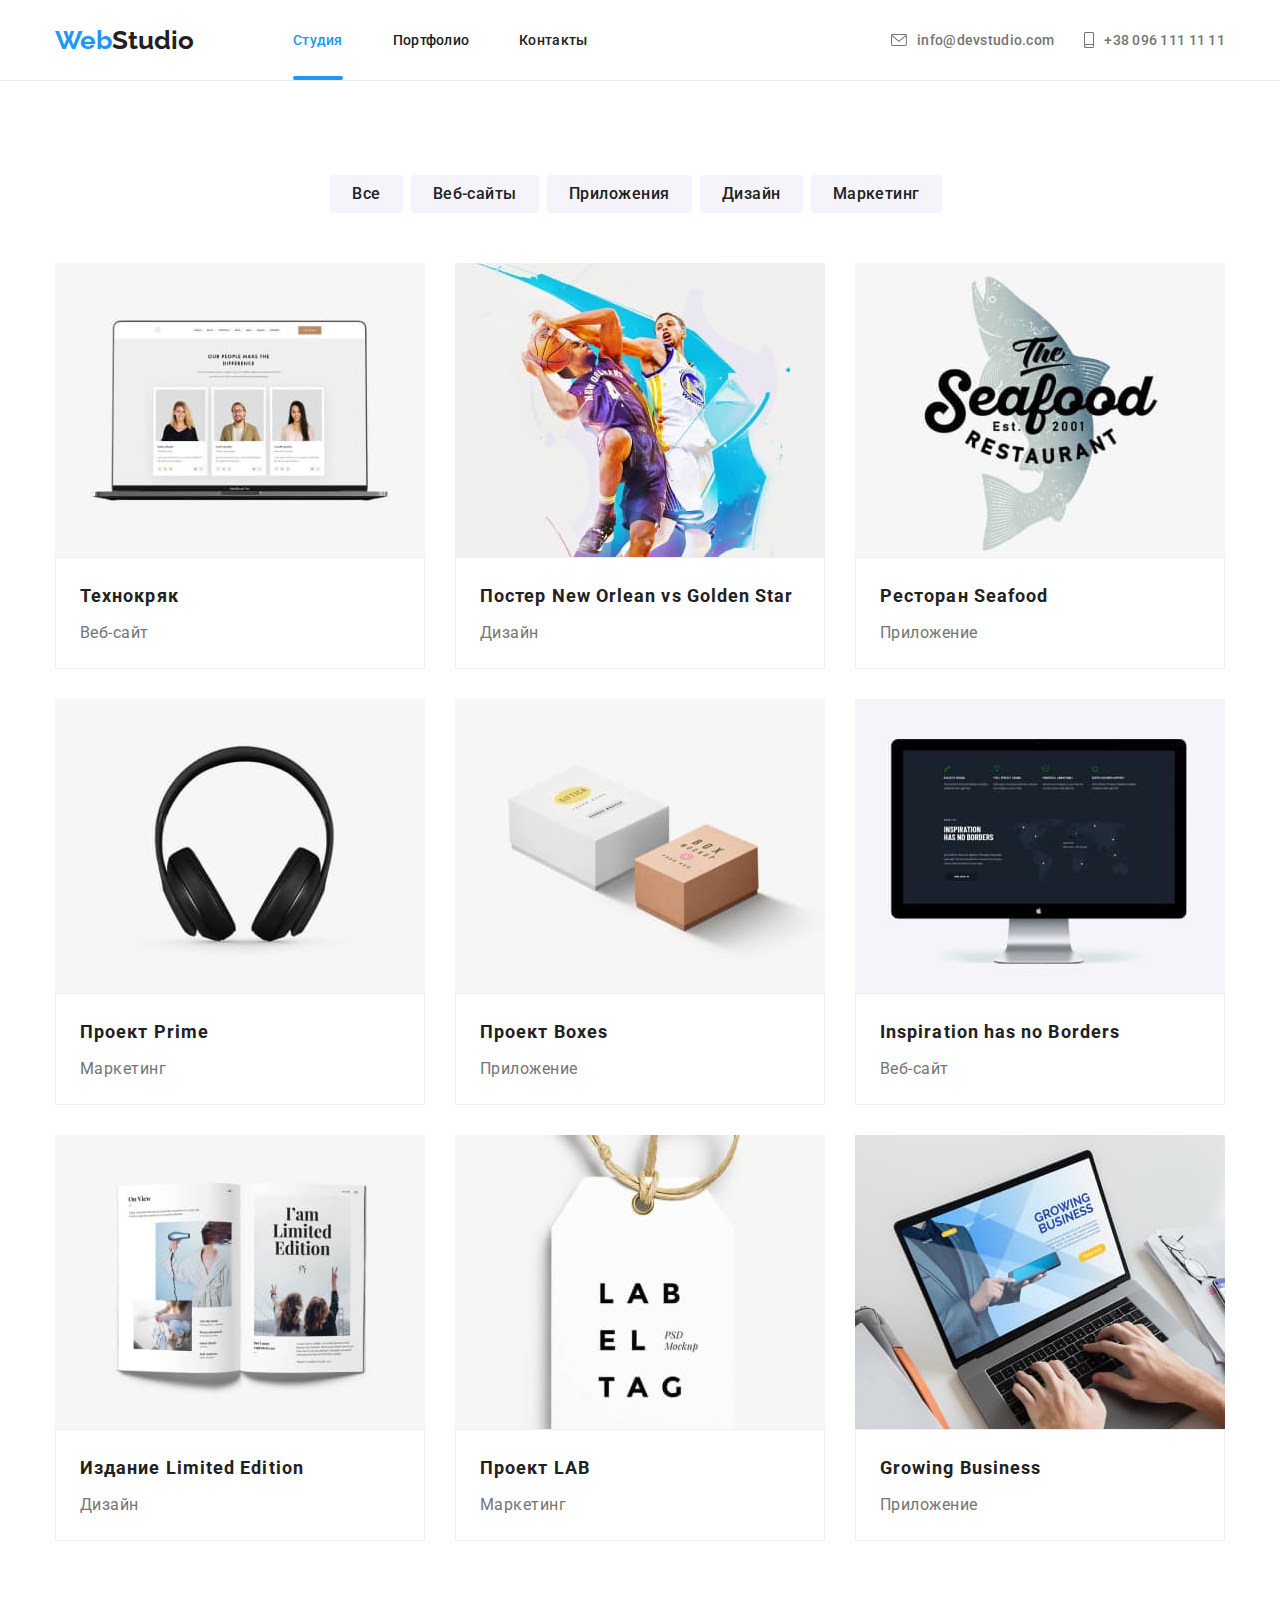
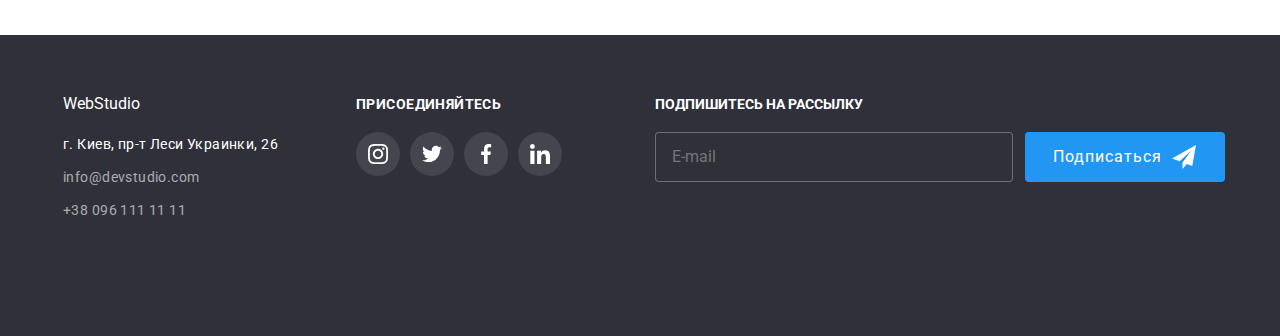
==== portfolio.html @ 8530a9ab "sait-nav__contacts" ====
<!DOCTYPE html>
<html lang="en">
<head>
    <meta charset="UTF-8">
    <meta http-equiv="X-UA-Compatible" content="IE=edge">
    <meta name="viewport" content="width=device-width, initial-scale=1.0">
    <title>Document</title>   
    <link rel="preconnect" href="https://fonts.gstatic.com">
    <link href="https://fonts.googleapis.com/css2?family=Raleway:wght@700&family=Roboto:wght@400;500;700;900&display=swap" rel="stylesheet">
    <link rel="stylesheet" href="https://cdnjs.cloudflare.com/ajax/libs/modern-normalize/1.0.0/modern-normalize.min.css">
    <link rel="stylesheet" href="./css/styles.css">
    <link rel="stylesheet" href="./css/main.min.css">
</head>
<body>
   <header class="header">                       
      <div class="conteiner">
          <nav class="sait-nav"> 
                <a href="./index.html" class="sait-nav__logo"><span class="sait-nav__logo--web">Web</span>Studio</a>                 
            <ul class="sait-nav__navigation">
                <li>
                    <a href="./index.html" class="sait-nav__link--active link">Студия</a>
                </li>                 
                <li>
                    <a href="./portfolio.html" class="sait-nav__link link">Портфолио</a>
                </li>
                <li>
                    <a href="" class="sait-nav__link link">Контакты</a>
                </li>
            </ul>
          </nav> 
            <ul class="sait-nav__contacts">
                <li >                                      
                      <a href="mailto:info@devstudio.com" class="sait-nav__mail link" >
                      <svg class="connect icon-mail">
                      <use href="./images/icon/sprite.svg#icon-mail"></use>
                    </svg>
                      info@devstudio.com</a>
                </li>
                <li>
                      <a href="tel:+380961111111" class="sait-nav__phone link" >
                      <svg class="connect icon-phone">
                      <use href="./images/icon/sprite.svg#icon-phone"></use>
                      </svg>
                      +38 096 111 11 11</a>                   
                </li>
            </ul>                
        </div>    
    </header>
<main>
      <!-- Выбор проектов -->
      <section class="portfolio">
         <div class="conteiner">
         <!-- <h2></h2> -->
            <ul class="filter">
               <li>
                  <button type="button" class="btn ">Все</button>
               </li>
               <li>
                  <button type="button" class="btn web">Веб-сайты</button>
               </li>
               <li>
                  <button type="button" class="btn app ">Приложения</button>
               </li>
               <li>
                  <button type="button"class="btn design" >Дизайн</button>
               </li>
               <li>
                  <button type="button" class="btn market">Маркетинг</button>
               </li>
            </ul> 
         </div>  
         <!-- <h2></h2> -->
         <div class="conteiner">
         <ul class="project">
               <li class="projekt-choice">
               <!-- <a href="#" class="card"> -->
                  <article class="card">
                  <div class="activ">                                     
                     <div class="card-thumb"> 
                        <img src="./images/project1.jpg" alt="проект 1" width="370">
                        <div class="card-box">
                           <p class="card-text">Технокряк это современная площадка распространения коронавируса. Компании используют эту платформу для цифрового шпионажа и атак на защищённые сервера конкурентов. Технокряк это современная площадка распространения коронавируса. Компании используют эту платформу для цифрового шпионажа и атак на защищённые сервера конкурентов.</p>
                        </div>
                     </div>                              
                  <div class="card-content">                                   
                     <h3 class="portfolio-item">Технокряк</h3>
                     <p class="portfolio-text">Веб-сайт</p>                                   
                  </div> 
                  </div>                
               </article>
                  </li>
                  <li class="projekt-choice">
                  <article class="card">
                  <div class="activ">                  
                     <div class="card-thumb">
                        <img src="./images/project2.jpg" alt="проект2" width="370">
                        <div class="card-box">
                           <p class="card-text">Технокряк это современная площадка распространения коронавируса. Компании используют эту платформу для цифрового шпионажа и атак на защищённые сервера конкурентов. Технокряк это современная площадка распространения коронавируса. Компании используют эту платформу для цифрового шпионажа и атак на защищённые сервера конкурентов.</p>
                        </div>
                     </div>                  
                  <div class="card-content">                                   
                     <h3 class="portfolio-item">Постер New Orlean vs Golden Star</h3>
                     <p class="portfolio-text">Дизайн</p>                                 
                  </div> 
                  </div>
               </article>
                  </li>
                  <li class="projekt-choice">
                  <article class="card">
                  <div class="activ">                  
                     <div class="card-thumb">
                        <img src="./images/project3.jpg" alt="проект3" width="370">
                        <div class="card-box">
                           <p class="card-text">Технокряк это современная площадка распространения коронавируса. Компании используют эту платформу для цифрового шпионажа и атак на защищённые сервера конкурентов. Технокряк это современная площадка распространения коронавируса. Компании используют эту платформу для цифрового шпионажа и атак на защищённые сервера конкурентов.</p>
                        </div>
                     </div>                  
                  <div class="card-content">                                   
                     <h3 class="portfolio-item">Ресторан Seafood</h3>
                     <p class="portfolio-text">Приложение</p>                             
                  </div> 
                  </div>
               </article>
               </li>
                  <li class="projekt-choice">
                  <article class="card">
                  <div class="activ">                 
                     <div class="card-thumb">
                        <img src="./images/project4.jpg" alt="проект4" width="370">
                        <div class="card-box">
                           <p class="card-text">Технокряк это современная площадка распространения коронавируса. Компании используют эту платформу для цифрового шпионажа и атак на защищённые сервера конкурентов. Технокряк это современная площадка распространения коронавируса. Компании используют эту платформу для цифрового шпионажа и атак на защищённые сервера конкурентов.</p>
                        </div>
                     </div>                  
                  <div class="card-content">                                   
                  <h3 class="portfolio-item" >Проект Prime</h3>
                  <p class="portfolio-text">Маркетинг</p>                     
                  </div> 
                  </div>
               </article>
               </li>
                  <li class="projekt-choice">
                  <article class="card">
                  <div class="activ">                  
                     <div class="card-thumb">
                        <img src="./images/project5.jpg" alt="проект5" width="370">
                        <div class="card-box">
                           <p class="card-text">Технокряк это современная площадка распространения коронавируса. Компании используют эту платформу для цифрового шпионажа и атак на защищённые сервера конкурентов. Технокряк это современная площадка распространения коронавируса. Компании используют эту платформу для цифрового шпионажа и атак на защищённые сервера конкурентов.</p>
                        </div>
                     </div>                 
                  <div class="card-content">                                   
                  <h3 class="portfolio-item">Проект Boxes</h3>
                  <p class="portfolio-text">Приложение</p>               
                  </div> 
                  </div>
               </article>
               </li>
                  <li class="projekt-choice">
                  <article class="card">
                  <div class="activ">                   
                     <div class="card-thumb">
                        <img src="./images/project6.jpg" alt="проект6" width="370">
                        <div class="card-box">
                           <p class="card-text">Технокряк это современная площадка распространения коронавируса. Компании используют эту платформу для цифрового шпионажа и атак на защищённые сервера конкурентов. Технокряк это современная площадка распространения коронавируса. Компании используют эту платформу для цифрового шпионажа и атак на защищённые сервера конкурентов.</p>
                        </div>
                     </div>                  
                  <div class="card-content">                                   
                  <h3 class="portfolio-item">Inspiration has no Borders</h3>
                  <p class="portfolio-text">Веб-сайт</p>         
                  </div> 
                  </div>
               </article>
               </li>
                  <li class="projekt-choice">
               <article class="card">
                  <div class="activ">                   
                     <div class="card-thumb">
                        <img src="./images/project7.jpg" alt="проект7" width="370">
                        <div class="card-box">
                           <p class="card-text">Технокряк это современная площадка распространения коронавируса. Компании используют эту платформу для цифрового шпионажа и атак на защищённые сервера конкурентов. Технокряк это современная площадка распространения коронавируса. Компании используют эту платформу для цифрового шпионажа и атак на защищённые сервера конкурентов.</p>
                        </div>
                     </div>                 
                  <div class="card-content">                                   
                     <h3 class="portfolio-item">Издание Limited Edition</h3>
                     <p class="portfolio-text">Дизайн</p>    
                  </div> 
                  </div>
               </article>
               </li>
                  <li class="projekt-choice">
                  <article class="card">
                  <div class="activ">                  
                     <div class="card-thumb">
                        <img src="./images/project8.jpg" alt="проект8" width="370">
                        <div class="card-box">
                           <p class="card-text">Технокряк это современная площадка распространения коронавируса. Компании используют эту платформу для цифрового шпионажа и атак на защищённые сервера конкурентов. Технокряк это современная площадка распространения коронавируса. Компании используют эту платформу для цифрового шпионажа и атак на защищённые сервера конкурентов.</p>
                        </div>
                     </div>                 
                  <div class="card-content">                                   
                     <h3 class="portfolio-item">Проект LAB</h3>
                     <p class="portfolio-text">Маркетинг</p>
                  </div> 
                  </div>
               </article>
               </li>
                  <li class="projekt-choice">
            <article class="card">
                  <div class="activ">                 
                     <div class="card-thumb">
                        <img src="./images/project9.jpg" alt="проект9" width="370">
                        <div class="card-box">
                           <p class="card-text">Технокряк это современная площадка распространения коронавируса. Компании используют эту платформу для цифрового шпионажа и атак на защищённые сервера конкурентов. Технокряк это современная площадка распространения коронавируса. Компании используют эту платформу для цифрового шпионажа и атак на защищённые сервера конкурентов.</p>
                        </div>
                     </div>                 
                  <div class="card-content">                                   
                  <h3 class="portfolio-item">Growing Business</h3>
                  <p class="portfolio-text" >Приложение</p>
                  </div>  
               </div>
            </article>
            </li>                  
         </ul>
         </div>
      
      </section>
</main>
   <!-- Контакты -->
<footer class="footer"> 
   <div class="conteiner">
      <div class="footer-nav">
      <ul >
      <a href="./index.html" class="logo"><span class="logo-web">Web</span>Studio</a>                             
      <address class="address"> 
            <a href="" class="link contacts"> г. Киев, пр-т Леси Украинки, 26</a>
      </address> 
      <ul class="footer-contacts">
         <li>
         <a href="mail:info@devstudio.com" class="link mail">info@devstudio.com</a>
      </li>
      <li>
         <a href="tel:+380961111111" class="link phone">+38 096 111 11 11</a>
      </li>
      </ul>
   </ul>
   </div>
   <div class="footer-join">
   <ul class="join">
      <h3 class="title-join">присоединяйтесь</h3>
      <ul class="footer-social" >
         <li class="list-social">
         
         <a href="#" class="social-svg">
            <svg class="social">
               <use href="./images/icon/sprite.svg#icon-instagram"></use>
            </svg>
         </a>       
         </li>
         <li class="list-social">
         <a href="#" class="social-svg">
            <svg class="social">
               <use href="./images/icon/sprite.svg#icon-twitter"></use>
            </svg>  
         </a>
         </li>
         <li class="list-social">
         <a href="#" class="social-svg">
            <svg class="social">
               <use href="./images/icon/sprite.svg#icon-facebook"></use>
            </svg>  
         </a>
         </li>
         <li class="list-social">
         <a href="#" class="social-svg">
            <svg class="social">
               <use href="./images/icon/sprite.svg#icon-linkedin"></use>
            </svg>
         </a>
         </li>
      </ul>
   </ul>
   </div>
   <div> 
   <section class="footer-subscribe">
      <h3 class="title-subscribe">Подпишитесь на рассылку</h3>
      <div class="subscribe"> 
      <form>
         <label class="subscribe">
         <input type="email" name="email" class="subscribe-email" placeholder="E-mail">
         <button type="submit" class="btn-subscribe">Подписаться
         <svg class="icon-send">
            <use href="./images/icon/sprite.svg#icon-send"></use>
         </svg> 
         </button>
      </label> 
      </form>
      </div>
      </section>
   </div>
   </div>                
</footer>
</body>
</html>
---- css/styles.css ----
:root{
  --main-color-headers: #212121;
  --main-text-color:  #757575;
  --white-color: #FFFFFF;
  --team-filter-btn-bg: #F5F4FA; 
  --color-button-logo: #2196F3;
  --hero-footer-background: #2f303a; 
  --footer-phone-mail: rgba(255, 255, 255, 0.6);
  --color-studio: #0000;
  --card-content-border:  #EEEEEE;
  --company-social-color: #AFB1B8;
  --box-shadow-btn: rgba(0, 0, 0, 0.15);
  --border-bottom-header: #ECECEC;
      }       
  
 .html {
      box-sizing: border-box;
 }
 *,*::before,*::after{
      box-sizing: inherit;
 }
 *{
      margin: 0;
      padding: 0;
      list-style: none;      
 }
 /* свойства контейнера */
 .conteiner{  
      box-sizing: border-box;      
      width: 1200px;
      margin: 0 auto;
      padding: 0 15px;
       /* outline: 2px solid tomato ;    */
 }
 /* свойства body */
 body { 
      
      font-family: Roboto;
      font-style: normal;
      background-color: var(--white-color);
      color: var(--main-text-color);
 } 
 /* свойства для все ссылок */
 a{
     color:inherit;
     text-decoration: none;            
     font-family: inherit; 
 }
 address{
      font-style: inherit;
 }
 .link{ 
     padding-top: 32px;
     padding-bottom: 32px;     
      font-style: normal;
      font-weight: 500;
      font-size: 14px;
      line-height: 1.143;
      letter-spacing: 0.02em;
      color: var(--main-color-headers);
      transition:  color 250ms cubic-bezier(0.4, 0, 0.2, 1);
 }
 /* свойства картинок */
 img{
      display: block;
      max-width: 100%;
      height: auto;
 } 
 /* навигация */
   .sait-nav {  
      display: flex;
       align-items: center;                           
 }   
 .header{
     border-bottom: 1px solid var(--border-bottom-header);
 }  
 .header .conteiner{
      display: flex;
      align-items: center;
 }
  .sait-nav__navigation{
       display: flex; 
       align-items: center;      
       margin-left: 93px;
 }
 /* Logo */ 
 .sait-nav__logo{
     font-family: Raleway;
     font-weight: bold;
     font-size: 26px;
     line-height: 1.192;
     color: var(--main-color-headers);
     text-decoration: none;
     color: var(color-studio); 
     width: 145px;     
}
.sait-nav__logo--web{
     color: var(--color-button-logo);
} 
 .sait-nav__navigation li:not(:last-child){
      margin-right: 50px;
 }
 .sait-nav__link--active {
      position: relative;
     color: var(--color-button-logo);
 }
 .sait-nav__link--active::after{
      position: absolute;
      bottom: 0;
     display: block;
     content: "";
     width: 100%;
     height: 4px;
     background-color: var(--color-button-logo);
     border-radius: 2px;
      opacity: 1;  
     transition:  opacity 250ms cubic-bezier(0.4, 0, 0.2, 1);
 } 
    .sait-nav__link--active:hover::after{      
        opacity: 1; 
       background-color: var(--color-button-logo);
 }  
 .sait-nav__contacts{
      display: flex;
      align-items: center;     
       margin-left: auto;     
 }
  .sait-nav__contacts li:not(:last-child){
      margin-right: 30px; } 
 
 .sait-nav__mail,
 .sait-nav__phone{
      display: flex;
      align-items: center;      
      font-weight: 500;
      font-size: 14px;
      line-height: 1.142;
      letter-spacing: 0.02em; 
      color: var(--main-text-color);       
 }
 .icon-mail{
     fill: currentColor;
     width: 16px;
     height: 12px;
     margin-right: 10px;    
 }     
 .icon-phone {
      width: 10px;
      height: 16px; 
      fill: currentColor;
      margin-right: 10px;
 }
 .connect:hover,
 .connect:focus{
    fill: var(--color-button-logo) ;          
 }  
 .link:hover, 
 .link:focus{
     color: var(--color-button-logo);
 }   
 /* Hero section class="hero"*/
      
  .hero{       
      background-size: cover;     
      padding-bottom: 200px;
      padding-top: 200px;  
      max-width: 1600px;
      max-height: 600px;
      margin-left: auto;
      margin-right: auto;
      background-image:linear-gradient(to right, rgba(48, 58, 47, 0.4), rgba(47, 48, 58, 0.4)), url(../images/hero.jpg);
       background-color: var(--hero-footer-background);
 }
         
 .hero .title{  
      font-weight: 900;
      font-size: 44px;
      line-height: 1.363;
      width: 696px;      
      text-align: center;
      letter-spacing: 0.06em;
      text-transform: uppercase;
      color: var(--white-color);
      margin: 0 auto; 
      margin-bottom: 30px;                     
 }
 /* кнопка Заказать услугу */

 .but{      
      margin: 0 auto;
      font-family: Roboto;
      font-style: normal;
      font-weight: bold;
      font-size: 16px;
      line-height: 1.875;
      padding: 10px 32px; 
      display: flex;
      align-items: center;
      text-align: center;
      letter-spacing: 0.06em;
      background: var(--color-button-logo); 
      color: var(--white-color);
      box-shadow: 0px 4px 4px var(--box-shadow-btn);
      border-radius: 4px;
      border: none;
      cursor: pointer;
 }  
 
 /* особенности  section class="feature-group"*/
  
 .feature-group{
      padding-top: 94px;
 }
 .feature-columns{
     display: flex; 
     justify-content: space-between; 
 } 
 .group{
     width: 70px;
     height: 70px;
}
 .gpoup-icon{
     display: inline-flex; 
     justify-content: center;
     align-items: center; 
     width: 270px;
     height: 120px;
     background: #F5F4FA;
      border-radius: 4px;
      margin-bottom: 30px;
}
 .feature .content{
     display: flex; 
     justify-content: space-between;
 }
 .columns li:not(:last-child){
      margin-right: 30px;
 }
  .feature ul{
      display: flex;      
 }
 .columns{
     display: flex;
 }
 .feature-title{
      font-weight: bold;
      font-size: 14px;
      line-height: 1.172;
      letter-spacing: 0.03em;
      text-transform: uppercase;
      color: var(--main-color-headers);
      margin-bottom: 10px;
 }
 .feature-text{
      width: 270px;
      font-weight: normal;
      font-size: 14px;
      line-height: 1.714; 
      letter-spacing: 0.03em; 
 }

 /* Чем занимаемся */

  .box-img{
     display: flex;
     justify-content: space-between;
 } 
 .work{
       background: var(--feature-portfolio-work-bg); 
       padding-bottom: 94px; 
       padding-top: 94px; 
 }
 .box-case{
     position: relative; 
 }
 .case{
      position: absolute;
      display: flex; 
      justify-content: center;  
      align-items: center;
      bottom: 0;        
      width: 100%;
      height: 70px;
      background: rgba(47, 48, 58, 0.8);
  }
 .title-case{
     font-weight: bold;
     font-size: 14px;
     line-height: 1.143;
     text-align: center;
     letter-spacing: 0.03em;
     text-transform: uppercase;
     color: var(--white-color);
 }

  /* Команда */
  .team{
     
      background: var(--team-filter-btn-bg);
      padding-top: 94px;
       padding-bottom: 94px; 
 }
 .list-item {
      display: flex;
      justify-content: space-between;
 }
 .title{
      font-weight: bold;
      font-size: 36px;
      line-height: 1.167;
      text-align: center;
      letter-spacing: 0.03em;
      color: var(--main-color-headers);
      margin-bottom: 50px;
 } 
 .team-conteiner{
      padding: 30px 32px;
 }
 .icons-card:not(:last-child){
     margin-right: 10px;
}
  .team .scorecard{
     background: var(--white-color);             
     box-shadow: 0px 1px 3px rgba(0, 0, 0, 0.12), 0px 1px 1px rgba(0, 0, 0, 0.14), 0px 2px 1px rgba(0, 0, 0, 0.2);
     border-radius: 0px 0px 4px 4px;     
 }
 .team-member{
      font-weight: 500;
      font-size: 16px;
      line-height: 1.188;       
      letter-spacing: 0.03em;    
      color: var(--main-color-headers);
      text-align: center;     
 }
 .team-text{
      font-weight: normal;
      font-size: 16px;
      line-height: 1.187;
      letter-spacing: 0.03em;
      text-align: center;     
      margin-top: 10px;    
 }
 .icons-list{
      
       margin-top: 16px;       
      display: flex;
      justify-content: center;   
 }
   .icons-card{      
     display: flex;
     justify-content: center;
     align-items: center;     
}   
 .icons-ref{
      display: inline-flex;
     justify-content: center;
     align-items: center;      
     fill: var(--company-social-color);   
     width: 44px;
     height: 44px;   
     border-radius: 50%;
     transition: background-color 250ms cubic-bezier(0.4, 0, 0.2, 1), fill 250ms cubic-bezier(0.4, 0, 0.2, 1);
 }
 .icons-ref:hover,
 .icons-ref:focus{
     fill: var(--white-color);
      background-color:var(--color-button-logo) ;  
 }  

 /* Постоянные клиенты */
  .client{
       
      padding-top: 94px;
      padding-bottom: 94px; } 
  
 .company{
     width: 106px;
     height: 60px;
     align-items: center;
     border: none;    
}
   .client-list  {
      display: flex;
      justify-content: space-between;
      align-items: center;
 }
 .client-company:hover,
 .client-company:focus{
     fill: var(--color-button-logo);
     border: 1px solid var(--color-button-logo);
 }
 .client-company{
       display: flex;
      justify-content: center;
      align-items: center; 
      fill: var(--company-social-color);
      width: 170px;
      height: 92px;
      border: 1px solid #AFB1B8;
      transition: border 250ms cubic-bezier(0.4, 0, 0.2, 1), fill 250ms cubic-bezier(0.4, 0, 0.2, 1);
 }
    .company-list:not(:last-child){
      margin-right: 30px; 
 }
        
      /* Контакты footer class="footer"*/
       
 .footer .conteiner{ 
      display: flex;  
      align-items: baseline;     
      padding-top: 60px;
      padding-bottom: 60px;        
 }
 .footer{
     background: var(--hero-footer-background); 
 }
  .footer-nav{
      display: flex;
     justify-content: center;
      width: 231px; 
      margin-right: 70px;
 } 
   .footer-join{
     display: flex;
    justify-content: center;   
 } 
 .title-join{
      text-transform: uppercase;
      color: var(--white-color);
      font-weight: bold;
      font-size: 14px;
      line-height: 1.142;             
      letter-spacing: 0.03em;
      margin-bottom: 20px;
 } 
 .social{     
     width: 20px;
     height: 20px;    
}
 .footer-social {
    display: inline-flex;
    justify-content: center;
    align-items: center;
    margin-bottom: 100px;
 }
.social-svg:hover,
.social-svg:focus{
     fill: var(--white-color);
     background-color:var(--color-button-logo) ;  
} 
.list-social:not(:last-child){
     margin-right: 10px;
}
.social-svg{
      display: inline-flex;
     justify-content: center;
     align-items: center; 
     background-color: rgba(255, 255, 255, 0.1);
     fill: var(--white-color);   
     width: 44px;
     height: 44px;   
    border-radius: 50%; 
    transition: background-color 250ms cubic-bezier(0.4, 0, 0.2, 1), fill 250ms cubic-bezier(0.4, 0, 0.2, 1);
}  
 .footer .logo{
   color: var(--white-color);      
 }  
 .footer .mail{
     font-weight: normal;
      font-size: 14px;
      line-height: 1.714;
      letter-spacing: 0.03em;
      color:  var(--footer-phone-mail);     
 }
 .footer .phone{
      font-weight: normal;
      font-size: 14px;
      line-height: 1.714;
      letter-spacing: 0.03em;
      color:  var(--footer-phone-mail);       
 }  
 .address{
      margin-top: 20px;
 }
 .contacts {  
      font-weight: normal;
      font-size: 14px;
      line-height: 1.714;     
      letter-spacing: 0.03em; 
      color: var(--white-color);       
 }
 .footer-contacts li{
 margin-top: 9px;
 }
 .footer .link:hover,
 .footer .link:focus{
      color: var(--color-button-logo);
 }
 .footer-subscribe{
     display: flex;
     justify-content: center; 
     align-items: center;
      flex-direction: column;
      margin-left: 93px;      
 }
 .subscribe{
      display: flex;
      justify-content: space-between;     
 }
.title-subscribe{
     margin-bottom: 20px;
     text-align: left;
    align-self: start;
    font-style: bold;
    font-size: 14px;
    line-height: 1.143;
    color: var(--white-color);
    text-transform: uppercase;
}
.subscribe-email{
     display: flex;
     width: 358px;
     height: 50px;
     margin-bottom: 94px;
     padding-left: 16px;
     background-color: #2F303A;
     outline: none;
     border: 1px solid rgba(255, 255, 255, 0.3);
     box-shadow: rgba(0, 0, 0, 0.15) ;
     border-radius: 4px;
}
  .btn-subscribe{
      display: flex;
      align-items: center;
      font-size: 16px;
      line-height: 1.875;
      letter-spacing: 0.06em;
      text-align: justify;
      cursor: pointer;
      border: none;
      outline: none;
      border-radius: 4px;
      background-color: var(--color-button-logo);
      color: var(--white-color);
      padding-left: 28px;
      margin-left: 12px;    
      width: 200px;
      height: 50px;      
      
 }  
  .icon-send{
     display: inline-flex; 
     align-items: center;
     width: 24px;
     height: 24px;
     margin-left: 10px;                  
 } 
  /* Выбор проектов */  
.btn{
      font-family: Roboto;
      font-style: normal;
      font-weight: 500;
      font-size: 16px;
      line-height: 1.625;
      text-align: center;
      letter-spacing: 0.03em;
      background-color: var(--team-filter-btn-bg);
      color: var(--main-color-headers); 
      padding: 6px 22px;
      cursor: pointer;  
      margin-right: 8px; 
      border: none;
      border-radius: 4px;  
       transition: background-color 250ms cubic-bezier(0.4, 0, 0.2, 1), color 250ms cubic-bezier(0.4, 0, 0.2, 1), box-shadow 250ms cubic-bezier(0.4, 0, 0.2, 1);
}
.btn:hover, 
.btn:focus{
     background-color: var(--color-button-logo);
     color: var(--white-color);
     box-shadow: 0px 3px 1px rgba(0, 0, 0, 0.1), 0px 1px 2px rgba(0, 0, 0, 0.08), 0px 2px 2px rgba(0, 0, 0, 0.12);   
 } 
.filter{
      margin-bottom: 50px; 
}
/* Проекты */ 
.portfolio {
       padding-top: 94px;
       padding-bottom: 94px;
}
.portfolio .filter {
       display: flex;
       justify-content: center;                       
}
  .project {
       padding: 0;
       margin: 0;
      display: flex;
      flex-wrap: wrap;
      margin-top: -30px;
      margin-left: -30px; 
       /* outline: 1px solid rgb(71, 255, 117);  */
 } 
 .projekt-choice{
       flex-basis: calc((100% - 90px) / 3);
      margin-left: 30px;
      margin-top: 30px;
       /* outline: 1px solid blue;  */
 }
.card-content{
      padding: 20px 24px;
      background-color: var(--white-color);
     border: 1px solid var(--card-content-border);  
 }
  .activ:hover,
 .activ:focus{
     box-shadow: 0px 1px 1px rgba(0, 0, 0, 0.12), 0px 4px 4px rgba(0, 0, 0, 0.06), 1px 4px 6px rgba(0, 0, 0, 0.16);
      
 }
 .portfolio-item{
      font-weight: bold;
      font-size: 18px;
      line-height: 2.000;
      letter-spacing: 0.06em;
      color: var(--main-color-headers);
      text-decoration: none;
 }
 .portfolio-text{
      font-weight: normal;
      font-size: 16px;
      line-height: 1.875;      
      letter-spacing: 0.03em;
      color: var(--main-text-color);
      margin-top: 4px;
      text-decoration: none;
 } 
 .card-content{
     text-decoration: none;  
 }  
 .card-thumb{
      position: relative;
      overflow: hidden;      
 }
 .card-box{ 
     position: absolute;
     width: 100%;
      height: 100%;
      top: 0;
      left: 0;      
      width: 370px;
      height: 294px;
      background: rgba(33, 150, 243, 0.9);
      overflow: auto;
    
      transform: translateY(100%);  
      transition: transform 250ms cubic-bezier(0.4, 0, 0.2, 1);   
 }
 .card:hover .card-box{
     transform: translateY(0);
 }
 .card-text{      
      font-size: 18px;
      line-height: 1.555; 
      letter-spacing: 0.03em;
      margin: 63px 24px;
      color: var(--white-color);     
 } 
 .modal{
      position: fixed;
       top: 0;
      left: 0; 
          
      width: 100%;
      height: 100%;
      background: rgba(0, 0, 0, 0.2);
 }
 .modal.is-hidden{
      opacity: 0;
      pointer-events: none;
      
 }
 .modal-content{      
     position: absolute;
     top: 50%;
     left: 50%;     
     transform: translate(-50%, -50%);
     background: var(--white-color); 
       width: 528px;
       height: 581px;
 }
  .modal-tape{
      width: 15px;
      height: 15px;
      fill: currentColor;      
 }  
 .tape{
     position: absolute;
     right: 8px;
     top: 8px;
     display: flex;
     justify-content: center;
     align-items: center;
     width: 30px;
     height: 30px;
     border-radius: 50%;
     border: 1px solid rgba(0, 0, 0, 0.1);
     cursor: pointer;
     background-color: var(--white-color);
 }
 .tape:hover,
 .tape:focus{
      border-color: var(--color-button-logo);
      color: var(--color-button-logo);      
 }
 .is-hidden {
     visibility: hidden;
     opacity: 0;
     pointer-events: none;
     transition: opacity 3000ms cubic-bezier(0.4, 0, 0.2, 1), visibility 5000ms cubic-bezier(0.4, 0, 0.2, 1);
 }
/*  FORM MODAL*/
.form-group{
     position: relative;
     margin-bottom: 10px;
}

.form-modal{
     padding: 40px 40px 28px 40px;
     margin: 0;
}
.form-label{     
     margin-bottom: 4px;  
}
.form-title{
     font-weight: bold;
     font-size: 20px;
     line-height: 1.150;
     letter-spacing: 0.03em;
     text-align: center;
     
     margin-bottom: 12px;
     color: var(--main-color-headers);
 }
.form-input{
    
     width: 390px;
     height: 12px;
     margin-top: 4px;
     padding: 12px 12px 12px 42px;
     font: inherit;
       border-radius: 3px;
       border: 2px solid rgba(33, 33, 33, 0.2);  
       outline: none;
      transition: border 250ms cubic-bezier(0.4, 0, 0.2, 1); 
}

textarea:focus{
     border: 2px solid var(--color-button-logo); 
}  
      
.form-icon{
     position: absolute; 
      display: inline-block;
       width: 18px;
       height: 18px;
       fill: #212121;
      top: 50%;
       left: 15px;       
       transition: transform 250ms cubic-bezier(0.4, 0, 0.2, 1);
}
.form-input:focus{     
     border: 2px solid var(--color-button-logo);      
} 
.form-input:focus + .form-icon{
     fill: var(--color-button-logo);                   
}
.form-textarea{
     display: block;
     width: 448px;
     height: 120px;
     box-sizing: border-box;
     resize: none;
     padding: 12px 16px 12px 16px;
     margin-top: 4px;      
     border: none;
     outline: 2px solid rgba(33, 33, 33, 0.2);
 }
 .form-polisy{
     display: flex;
     align-items: center;
     flex-direction: row;
     
}
.checkbox{     
     appearance: none;       
 }
 .icon-check{
     display: inline-block;
     width: 400px;
     width: 15px;
     height: 15px; 
    border: 1px solid var(--main-color-headers);
    border-radius: 2px;
    margin-right: 9px;
    margin-left: 14px;
   
             
}
 .checkbox:focus +.icon-check{
     border: 1px solid var(--color-button-logo);
     border-radius: 2px;
} 

.checkbox:checked +.icon-check{
     background-image: url("../images/icon/check.svg");
     background-color: var(--color-button-logo);  
      background-repeat: no-repeat; 
     background-position: center;
     background-origin: border-box; 
} 
 .contract{
     font-size: 14px;
     line-height: 1.714;
     letter-spacing: 0.03;
     align-items: center;    
} 
.form-btn{
     font-size: 16px;
     line-height: 1.875;
     letter-spacing: 0.06em;
     text-align: center;
     cursor: pointer;
     border-radius: 4px;
     background-color: var(--color-button-logo);
     color: var(--white-color);
     padding: 10px 55px;
     margin-top: 30px;
      margin-bottom: 8px; 
     
      border: none;
} 
.button-wrapper{
    display: flex;	
    justify-content: center;	

  }
---- css/main.min.css ----
/*# sourceMappingURL=main.min.css.map *//*# sourceMappingURL=main.min.css.map */
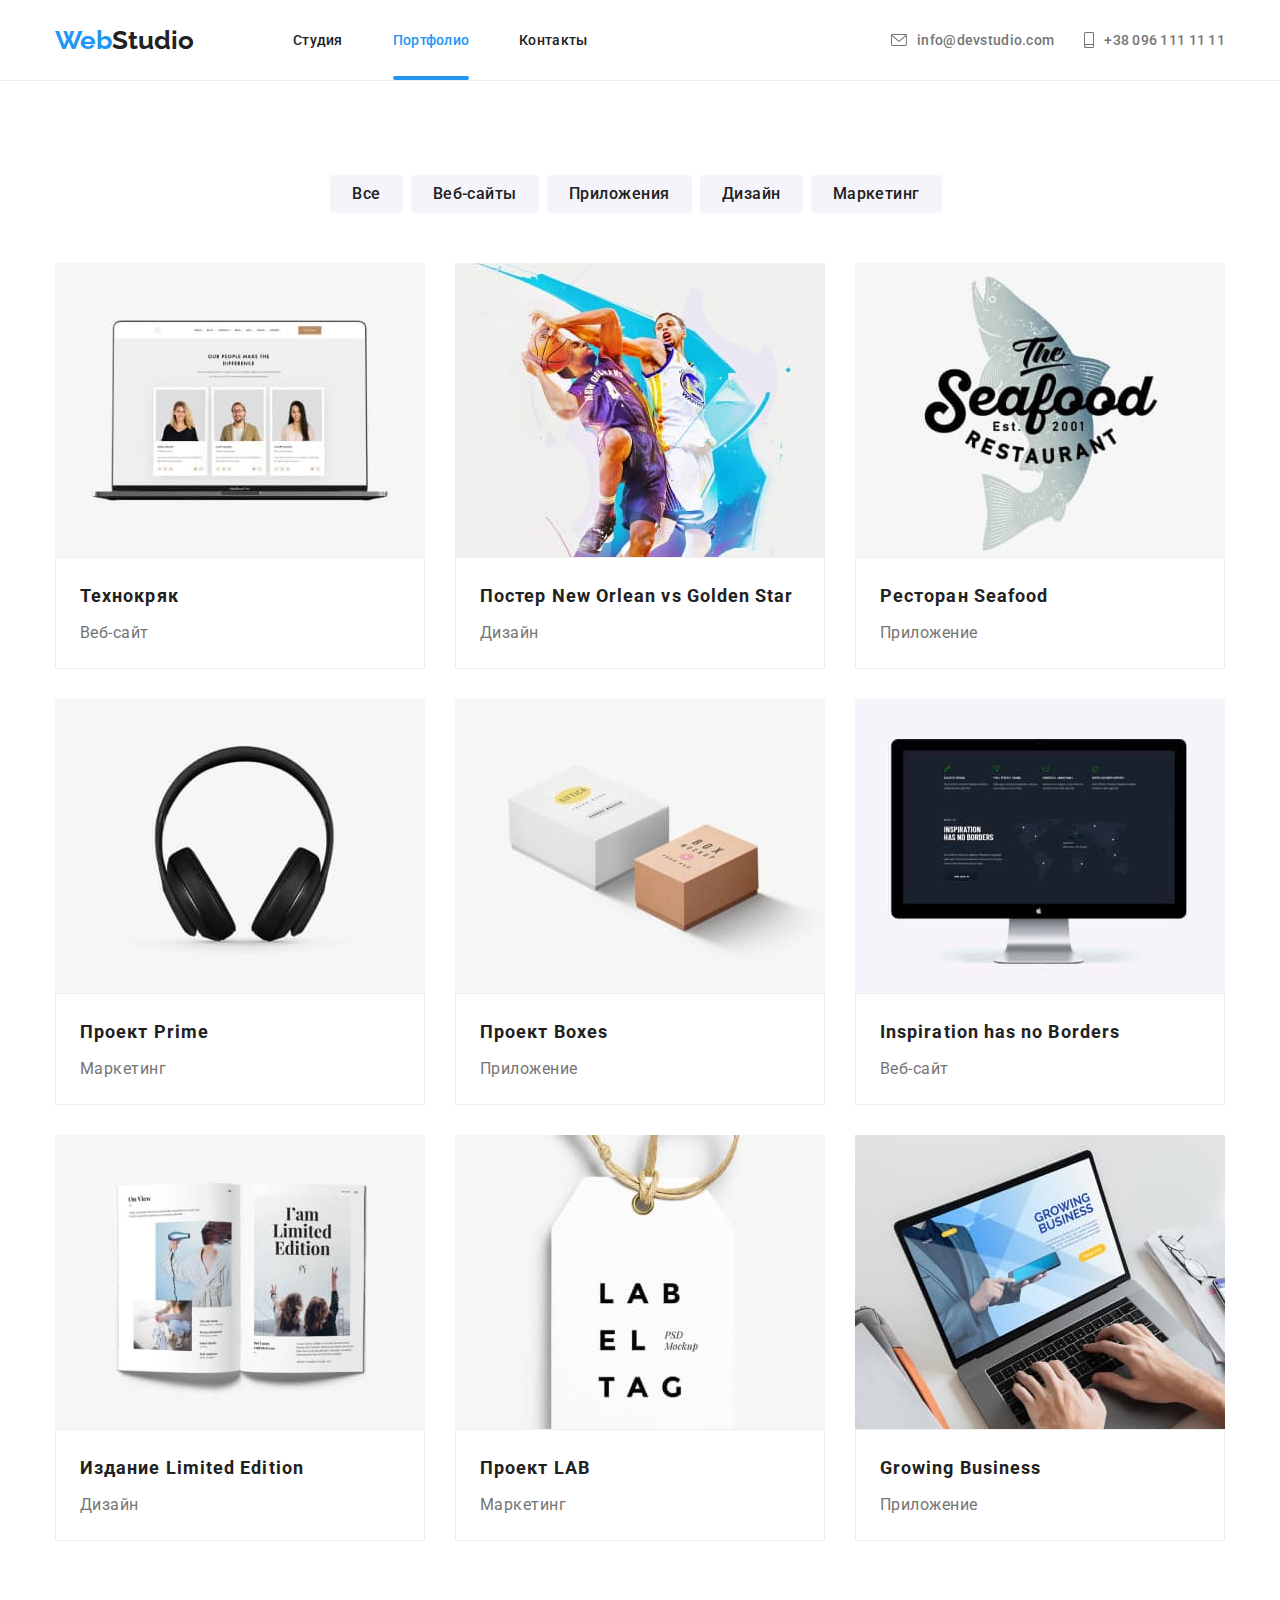
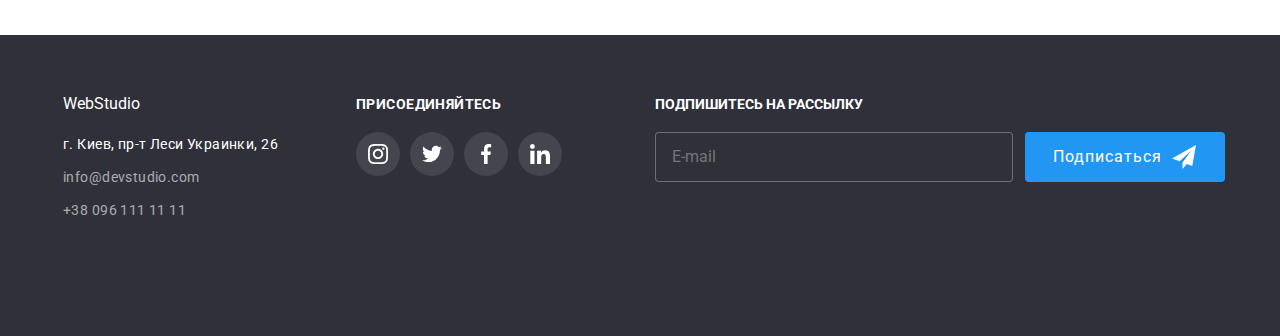
==== commit c626e730: "sait-nav__icon" ====
--- a/portfolio.html
+++ b/portfolio.html
@@ -12,16 +12,17 @@
     <link rel="stylesheet" href="./css/main.min.css">
 </head>
 <body>
+   <!-- header -->
    <header class="header">                       
       <div class="conteiner">
           <nav class="sait-nav"> 
                 <a href="./index.html" class="sait-nav__logo"><span class="sait-nav__logo--web">Web</span>Studio</a>                 
             <ul class="sait-nav__navigation">
                 <li>
-                    <a href="./index.html" class="sait-nav__link--active link">Студия</a>
+                    <a href="./index.html" class="sait-nav__link link">Студия</a>
                 </li>                 
                 <li>
-                    <a href="./portfolio.html" class="sait-nav__link link">Портфолио</a>
+                    <a href="./portfolio.html" class="sait-nav__link--active link">Портфолио</a>
                 </li>
                 <li>
                     <a href="" class="sait-nav__link link">Контакты</a>
@@ -31,14 +32,14 @@
             <ul class="sait-nav__contacts">
                 <li >                                      
                       <a href="mailto:info@devstudio.com" class="sait-nav__mail link" >
-                      <svg class="connect icon-mail">
+                      <svg class="sait-nav__icon--mail">
                       <use href="./images/icon/sprite.svg#icon-mail"></use>
                     </svg>
                       info@devstudio.com</a>
                 </li>
                 <li>
                       <a href="tel:+380961111111" class="sait-nav__phone link" >
-                      <svg class="connect icon-phone">
+                      <svg class="sait-nav__icon--phone">
                       <use href="./images/icon/sprite.svg#icon-phone"></use>
                       </svg>
                       +38 096 111 11 11</a>                   
--- a/css/styles.css
+++ b/css/styles.css
@@ -138,20 +138,20 @@
       letter-spacing: 0.02em; 
       color: var(--main-text-color);       
  }
- .icon-mail{
+ .sait-nav__icon--mail{
      fill: currentColor;
      width: 16px;
      height: 12px;
      margin-right: 10px;    
  }     
- .icon-phone {
+ .sait-nav__icon--phone {
       width: 10px;
       height: 16px; 
       fill: currentColor;
       margin-right: 10px;
  }
- .connect:hover,
- .connect:focus{
+ .sait-nav__icon:hover,
+ .sait-nav__icon:focus{
     fill: var(--color-button-logo) ;          
  }  
  .link:hover, 
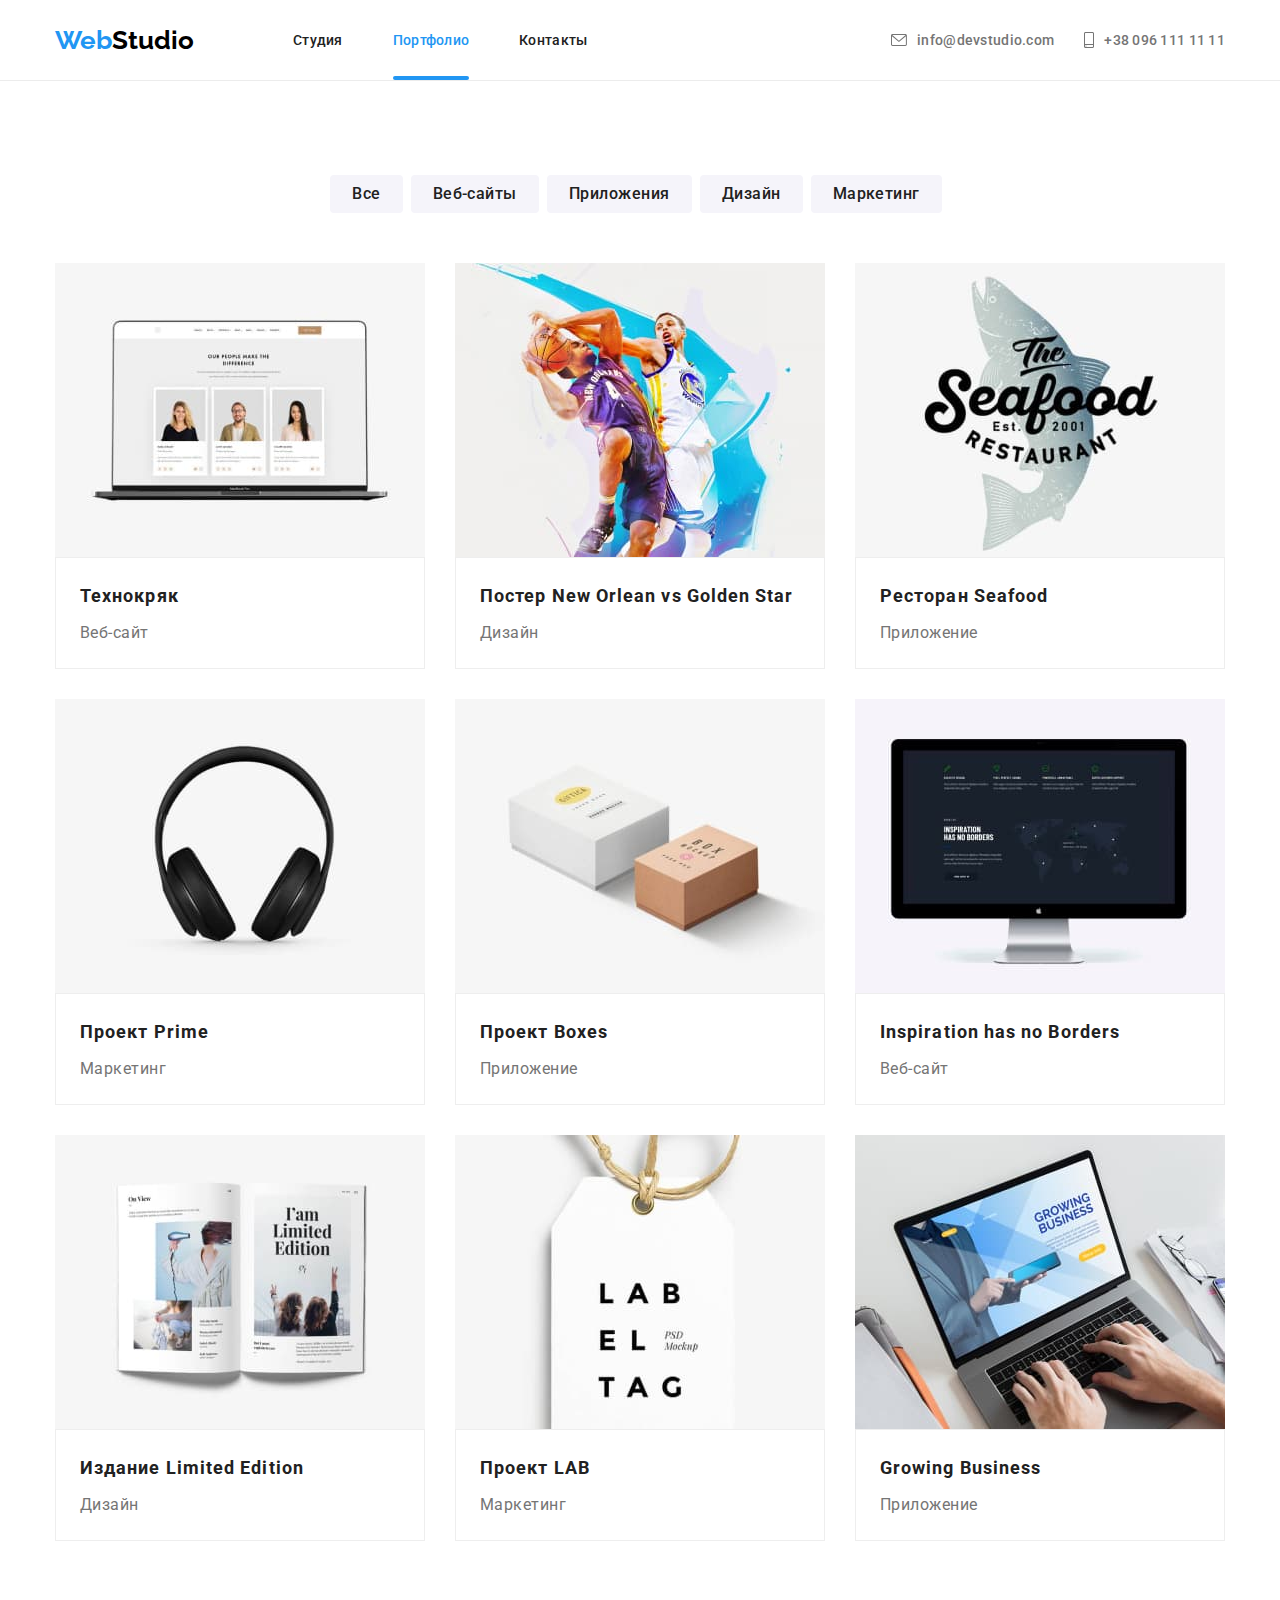
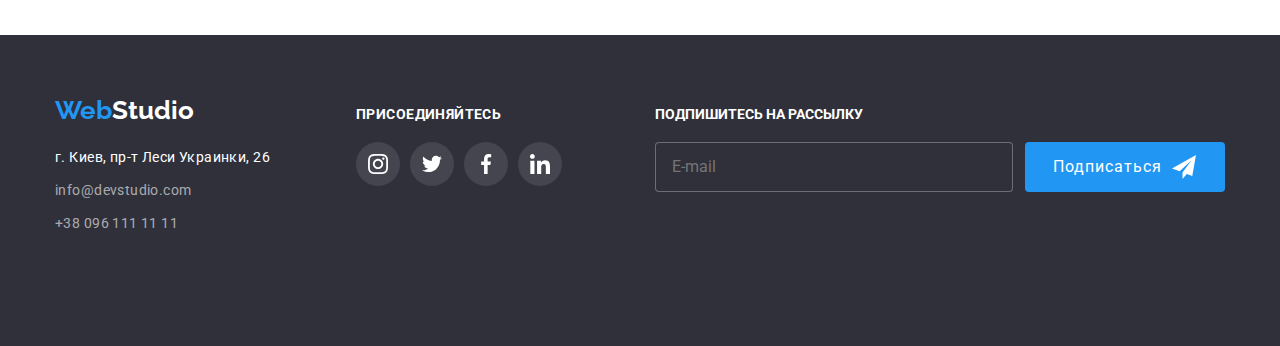
==== commit a73e0cdd: "footer portfolio" ====
--- a/portfolio.html
+++ b/portfolio.html
@@ -224,78 +224,69 @@
       </section>
 </main>
    <!-- Контакты -->
-<footer class="footer"> 
-   <div class="conteiner">
-      <div class="footer-nav">
-      <ul >
-      <a href="./index.html" class="logo"><span class="logo-web">Web</span>Studio</a>                             
-      <address class="address"> 
-            <a href="" class="link contacts"> г. Киев, пр-т Леси Украинки, 26</a>
-      </address> 
-      <ul class="footer-contacts">
-         <li>
-         <a href="mail:info@devstudio.com" class="link mail">info@devstudio.com</a>
-      </li>
-      <li>
-         <a href="tel:+380961111111" class="link phone">+38 096 111 11 11</a>
-      </li>
-      </ul>
-   </ul>
-   </div>
-   <div class="footer-join">
-   <ul class="join">
-      <h3 class="title-join">присоединяйтесь</h3>
-      <ul class="footer-social" >
-         <li class="list-social">
-         
-         <a href="#" class="social-svg">
-            <svg class="social">
-               <use href="./images/icon/sprite.svg#icon-instagram"></use>
-            </svg>
-         </a>       
-         </li>
-         <li class="list-social">
-         <a href="#" class="social-svg">
-            <svg class="social">
-               <use href="./images/icon/sprite.svg#icon-twitter"></use>
-            </svg>  
-         </a>
-         </li>
-         <li class="list-social">
-         <a href="#" class="social-svg">
-            <svg class="social">
-               <use href="./images/icon/sprite.svg#icon-facebook"></use>
-            </svg>  
-         </a>
-         </li>
-         <li class="list-social">
-         <a href="#" class="social-svg">
-            <svg class="social">
-               <use href="./images/icon/sprite.svg#icon-linkedin"></use>
-            </svg>
-         </a>
-         </li>
-      </ul>
-   </ul>
-   </div>
-   <div> 
-   <section class="footer-subscribe">
-      <h3 class="title-subscribe">Подпишитесь на рассылку</h3>
-      <div class="subscribe"> 
-      <form>
-         <label class="subscribe">
-         <input type="email" name="email" class="subscribe-email" placeholder="E-mail">
-         <button type="submit" class="btn-subscribe">Подписаться
-         <svg class="icon-send">
-            <use href="./images/icon/sprite.svg#icon-send"></use>
-         </svg> 
-         </button>
-      </label> 
-      </form>
-      </div>
-      </section>
-   </div>
-   </div>                
-</footer>
+   <footer class="footer"> 
+      <div class="conteiner">
+        <div class="footer-nav">       
+        <a href="./index.html" class="footer-nav__logo"><span class="footer-nav__logo--web">Web</span>Studio</a>                             
+          <address class="footer-nav__address"> 
+              <a href="" class="footer-nav__contacts"> г. Киев, пр-т Леси Украинки, 26</a>
+          </address> 
+        <ul class="footer-nav__link">
+          <li class="footer-nav__list">
+            <a href="mail:info@devstudio.com" class="footer-nav__mail link">info@devstudio.com</a>
+          </li>
+          <li class="footer-nav__list">
+            <a href="tel:+380961111111" class="footer-nav__phone link">+38 096 111 11 11</a>
+          </li>
+        </ul>       
+        </div>
+          <div class="footer-join">   
+            <h3 class="footer-join__title">присоединяйтесь</h3>
+            <ul class="socialy">
+              <li class="socialy__list">            
+              <a href="#" class="socialy__svg">
+              <svg class="social__icon">
+                <use href="./images/icon/sprite.svg#icon-instagram"></use>
+              </svg>
+              </a>          
+              </li>
+              <li class="socialy__list"> 
+              <a href="#" class="socialy__svg">
+              <svg class="social__icon">
+                <use href="./images/icon/sprite.svg#icon-twitter"></use>
+              </svg>  
+              </a>
+              </li>
+              <li class="socialy__list"> 
+              <a href="#" class="socialy__svg">
+              <svg class="social__icon">
+                <use href="./images/icon/sprite.svg#icon-facebook"></use>
+              </svg>  
+              </a>
+              </li>
+              <li class="socialy__list"> 
+              <a href="#" class="socialy__svg">               
+                <svg class="social__icon">
+                <use href="./images/icon/sprite.svg#icon-linkedin"></use>
+              </svg> 
+            </a>
+              </li>
+            </ul>         
+          </div>         
+            <div class="subscribe">
+              <h3 class="subscribe__title">Подпишитесь на рассылку</h3>             
+              <form>
+                <label class="subscribe__label">
+                <input type="email" name="email" class="subscribe__email" placeholder="E-mail">
+                <button type="submit" class="subscribe__btn">Подписаться
+                  <svg class="subscribe__icon">
+                  <use href="./images/icon/sprite.svg#icon-send"></use>
+                </svg> 
+                </button>
+              </label> 
+              </form>
+              </div>          
+      </div>                
+    </footer>
 </body>
 </html>--- a/css/styles.css
+++ b/css/styles.css
@@ -6,11 +6,20 @@
   --color-button-logo: #2196F3;
   --hero-footer-background: #2f303a; 
   --footer-phone-mail: rgba(255, 255, 255, 0.6);
-  --color-studio: #0000;
+  --color-studio: black;
   --card-content-border:  #EEEEEE;
   --company-social-color: #AFB1B8;
   --box-shadow-btn: rgba(0, 0, 0, 0.15);
   --border-bottom-header: #ECECEC;
+  --work-case: rgba(47, 48, 58, 0.8);
+  --team-scorecard-box-shadow1: rgba(0, 0, 0, 0.12);
+  --team-scorecard-box-shadow2: rgba(0, 0, 0, 0.14);
+  --team-scorecard-box-shadow3: rgba(0, 0, 0, 0.2);
+  --subscribe-email-border: rgba(255, 255, 255, 0.3);
+  --subscribe-email-shadow: rgba(0, 0, 0, 0.15) ;
+  --gradient-hero1: rgba(48, 58, 47, 0.4);
+  --gradient-hero2: rgba(47, 48, 58, 0.4);
+  --client-list-link: #AFB1B8;
       }       
   
  .html {
@@ -60,6 +69,10 @@
       color: var(--main-color-headers);
       transition:  color 250ms cubic-bezier(0.4, 0, 0.2, 1);
  }
+ .link:hover, 
+ .link:focus{
+     color: var(--color-button-logo);
+ }   
  /* свойства картинок */
  img{
       display: block;
@@ -84,17 +97,19 @@
        margin-left: 93px;
  }
  /* Logo */ 
- .sait-nav__logo{
+ .sait-nav__logo
+  {
      font-family: Raleway;
      font-weight: bold;
      font-size: 26px;
      line-height: 1.192;
-     color: var(--main-color-headers);
+     /* color: var(--main-color-headers); */
      text-decoration: none;
-     color: var(color-studio); 
+     color: var(--color-studio); 
      width: 145px;     
 }
-.sait-nav__logo--web{
+.sait-nav__logo--web,
+.footer-nav__logo--web{
      color: var(--color-button-logo);
 } 
  .sait-nav__navigation li:not(:last-child){
@@ -154,13 +169,9 @@
  .sait-nav__icon:focus{
     fill: var(--color-button-logo) ;          
  }  
- .link:hover, 
- .link:focus{
-     color: var(--color-button-logo);
- }   
- /* Hero section class="hero"*/
-      
-  .hero{       
+ 
+ /* Hero section class="hero"*/     
+  .hero{ 
       background-size: cover;     
       padding-bottom: 200px;
       padding-top: 200px;  
@@ -168,11 +179,10 @@
       max-height: 600px;
       margin-left: auto;
       margin-right: auto;
-      background-image:linear-gradient(to right, rgba(48, 58, 47, 0.4), rgba(47, 48, 58, 0.4)), url(../images/hero.jpg);
+      background-image:linear-gradient(to right, var(--gradient-hero1),var(--gradient-hero2)), url(../images/hero.jpg);
        background-color: var(--hero-footer-background);
- }
-         
- .hero .title{  
+ }         
+ .hero__title{ 
       font-weight: 900;
       font-size: 44px;
       line-height: 1.363;
@@ -185,8 +195,7 @@
       margin-bottom: 30px;                     
  }
  /* кнопка Заказать услугу */
-
- .but{      
+ .hero__but{ 
       margin: 0 auto;
       font-family: Roboto;
       font-style: normal;
@@ -204,22 +213,17 @@
       border-radius: 4px;
       border: none;
       cursor: pointer;
- }  
- 
+ }   
  /* особенности  section class="feature-group"*/
   
- .feature-group{
+ .feature{
       padding-top: 94px;
  }
- .feature-columns{
-     display: flex; 
-     justify-content: space-between; 
- } 
- .group{
+ .group__icon{
      width: 70px;
      height: 70px;
 }
- .gpoup-icon{
+ .gpoup{
      display: inline-flex; 
      justify-content: center;
      align-items: center; 
@@ -228,21 +232,14 @@
      background: #F5F4FA;
       border-radius: 4px;
       margin-bottom: 30px;
-}
- .feature .content{
-     display: flex; 
-     justify-content: space-between;
- }
- .columns li:not(:last-child){
+} 
+ .feature__columns li:not(:last-child){
       margin-right: 30px;
- }
-  .feature ul{
-      display: flex;      
- }
- .columns{
+ }  
+ .feature__columns{
      display: flex;
  }
- .feature-title{
+ .feature__title{
       font-weight: bold;
       font-size: 14px;
       line-height: 1.172;
@@ -251,29 +248,38 @@
       color: var(--main-color-headers);
       margin-bottom: 10px;
  }
- .feature-text{
+ .feature__text{
       width: 270px;
       font-weight: normal;
       font-size: 14px;
       line-height: 1.714; 
       letter-spacing: 0.03em; 
  }
-
  /* Чем занимаемся */
-
-  .box-img{
+ .work{
+     background: var(--feature-portfolio-work-bg); 
+     padding-bottom: 94px; 
+     padding-top: 94px; 
+}
+.work__title,
+.team__title,
+.client__title{
+     font-weight: bold;
+     font-size: 36px;
+     line-height: 1.167;
+     text-align: center;
+     letter-spacing: 0.03em;
+     color: var(--main-color-headers);
+     margin-bottom: 50px;
+} 
+  .work__list{
      display: flex;
      justify-content: space-between;
- } 
- .work{
-       background: var(--feature-portfolio-work-bg); 
-       padding-bottom: 94px; 
-       padding-top: 94px; 
- }
- .box-case{
+ }  
+ .work__box{
      position: relative; 
  }
- .case{
+ .work__case{
       position: absolute;
       display: flex; 
       justify-content: center;  
@@ -281,9 +287,9 @@
       bottom: 0;        
       width: 100%;
       height: 70px;
-      background: rgba(47, 48, 58, 0.8);
+      background: var(--work-case);
   }
- .title-case{
+ .work__title{
      font-weight: bold;
      font-size: 14px;
      line-height: 1.143;
@@ -292,39 +298,28 @@
      text-transform: uppercase;
      color: var(--white-color);
  }
-
   /* Команда */
-  .team{
-     
+  .team{     
       background: var(--team-filter-btn-bg);
       padding-top: 94px;
        padding-bottom: 94px; 
  }
- .list-item {
+ .team__list {
       display: flex;
       justify-content: space-between;
- }
- .title{
-      font-weight: bold;
-      font-size: 36px;
-      line-height: 1.167;
-      text-align: center;
-      letter-spacing: 0.03em;
-      color: var(--main-color-headers);
-      margin-bottom: 50px;
- } 
- .team-conteiner{
+ } 
+ .team__conteiner{
       padding: 30px 32px;
  }
- .icons-card:not(:last-child){
+ .social__card:not(:last-child){
      margin-right: 10px;
 }
-  .team .scorecard{
+  .team__scorecard{
      background: var(--white-color);             
-     box-shadow: 0px 1px 3px rgba(0, 0, 0, 0.12), 0px 1px 1px rgba(0, 0, 0, 0.14), 0px 2px 1px rgba(0, 0, 0, 0.2);
+     box-shadow: 0px 1px 3px var(--team-scorecard-box-shadow1), 0px 1px 1px var(--team-scorecard-box-shadow2), 0px 2px 1px var(--team-scorecard-box-shadow3);
      border-radius: 0px 0px 4px 4px;     
  }
- .team-member{
+ .team__member{
       font-weight: 500;
       font-size: 16px;
       line-height: 1.188;       
@@ -332,7 +327,7 @@
       color: var(--main-color-headers);
       text-align: center;     
  }
- .team-text{
+ .team__text{
       font-weight: normal;
       font-size: 16px;
       line-height: 1.187;
@@ -340,18 +335,17 @@
       text-align: center;     
       margin-top: 10px;    
  }
- .icons-list{
-      
+ .social{      
        margin-top: 16px;       
       display: flex;
       justify-content: center;   
  }
-   .icons-card{      
+   .social__card{      
      display: flex;
      justify-content: center;
      align-items: center;     
 }   
- .icons-ref{
+ .social__ref{
       display: inline-flex;
      justify-content: center;
      align-items: center;      
@@ -361,19 +355,18 @@
      border-radius: 50%;
      transition: background-color 250ms cubic-bezier(0.4, 0, 0.2, 1), fill 250ms cubic-bezier(0.4, 0, 0.2, 1);
  }
- .icons-ref:hover,
- .icons-ref:focus{
+ .social__ref:hover,
+ .social__ref:focus{
      fill: var(--white-color);
       background-color:var(--color-button-logo) ;  
  }  
 
  /* Постоянные клиенты */
-  .client{
-       
+  .client{       
       padding-top: 94px;
       padding-bottom: 94px; } 
   
- .company{
+ .client-list__icon{
      width: 106px;
      height: 60px;
      align-items: center;
@@ -384,22 +377,23 @@
       justify-content: space-between;
       align-items: center;
  }
- .client-company:hover,
- .client-company:focus{
+ .client-list__link:hover,
+ .client-list__link:focus{
      fill: var(--color-button-logo);
      border: 1px solid var(--color-button-logo);
  }
- .client-company{
+ .client-list__link{
        display: flex;
       justify-content: center;
       align-items: center; 
       fill: var(--company-social-color);
       width: 170px;
       height: 92px;
-      border: 1px solid #AFB1B8;
+      border: 1px solid var(--client-list-link);
+      outline: none;
       transition: border 250ms cubic-bezier(0.4, 0, 0.2, 1), fill 250ms cubic-bezier(0.4, 0, 0.2, 1);
  }
-    .company-list:not(:last-child){
+    .client-list__company:not(:last-child){
       margin-right: 30px; 
  }
         
@@ -414,17 +408,27 @@
  .footer{
      background: var(--hero-footer-background); 
  }
+ .footer-nav__logo{
+     font-family: Raleway;
+     font-weight: bold;
+     font-size: 26px;
+     line-height: 1.192;    
+     text-decoration: none;    
+     width: 145px;   
+     color: var(--white-color); 
+ }
   .footer-nav{
       display: flex;
-     justify-content: center;
+      flex-direction: column;
       width: 231px; 
       margin-right: 70px;
  } 
    .footer-join{
      display: flex;
-    justify-content: center;   
- } 
- .title-join{
+    justify-content: center;  
+    flex-direction: column; 
+ } 
+ .footer-join__title{
       text-transform: uppercase;
       color: var(--white-color);
       font-weight: bold;
@@ -433,25 +437,26 @@
       letter-spacing: 0.03em;
       margin-bottom: 20px;
  } 
- .social{     
+ .social__icon{     
      width: 20px;
      height: 20px;    
 }
- .footer-social {
-    display: inline-flex;
+ .socialy {
+    display: flex;
     justify-content: center;
     align-items: center;
     margin-bottom: 100px;
- }
-.social-svg:hover,
-.social-svg:focus{
+    
+ }
+.socialy__svg:hover,
+.socialy__svg:focus{
      fill: var(--white-color);
      background-color:var(--color-button-logo) ;  
 } 
-.list-social:not(:last-child){
+.socialy__list:not(:last-child){
      margin-right: 10px;
 }
-.social-svg{
+.socialy__svg{
       display: inline-flex;
      justify-content: center;
      align-items: center; 
@@ -462,52 +467,45 @@
     border-radius: 50%; 
     transition: background-color 250ms cubic-bezier(0.4, 0, 0.2, 1), fill 250ms cubic-bezier(0.4, 0, 0.2, 1);
 }  
- .footer .logo{
-   color: var(--white-color);      
- }  
- .footer .mail{
+ .footer-nav__mail{
      font-weight: normal;
       font-size: 14px;
       line-height: 1.714;
       letter-spacing: 0.03em;
       color:  var(--footer-phone-mail);     
  }
- .footer .phone{
+ .footer-nav__phone{
       font-weight: normal;
       font-size: 14px;
       line-height: 1.714;
       letter-spacing: 0.03em;
       color:  var(--footer-phone-mail);       
  }  
- .address{
+.footer-nav__address{
       margin-top: 20px;
- }
- .contacts {  
+ }  
+ .footer-nav__contacts {  
       font-weight: normal;
       font-size: 14px;
       line-height: 1.714;     
       letter-spacing: 0.03em; 
-      color: var(--white-color);       
- }
- .footer-contacts li{
+      color: var(--white-color);         
+ }
+ .footer-nav__list{
  margin-top: 9px;
- }
- .footer .link:hover,
- .footer .link:focus{
-      color: var(--color-button-logo);
- }
- .footer-subscribe{
+ } 
+ .subscribe{
      display: flex;
      justify-content: center; 
      align-items: center;
       flex-direction: column;
       margin-left: 93px;      
  }
- .subscribe{
+ .subscribe__label{
       display: flex;
       justify-content: space-between;     
  }
-.title-subscribe{
+.subscribe__title{
      margin-bottom: 20px;
      text-align: left;
     align-self: start;
@@ -517,7 +515,7 @@
     color: var(--white-color);
     text-transform: uppercase;
 }
-.subscribe-email{
+.subscribe__email{
      display: flex;
      width: 358px;
      height: 50px;
@@ -525,11 +523,11 @@
      padding-left: 16px;
      background-color: #2F303A;
      outline: none;
-     border: 1px solid rgba(255, 255, 255, 0.3);
-     box-shadow: rgba(0, 0, 0, 0.15) ;
+     border: 1px solid var(--subscribe-email-border);
+     box-shadow: var(--subscribe-email-shadow);
      border-radius: 4px;
 }
-  .btn-subscribe{
+  .subscribe__btn{
       display: flex;
       align-items: center;
       font-size: 16px;
@@ -545,10 +543,9 @@
       padding-left: 28px;
       margin-left: 12px;    
       width: 200px;
-      height: 50px;      
-      
- }  
-  .icon-send{
+      height: 50px;     
+ }  
+  .subscribe__icon{
      display: inline-flex; 
      align-items: center;
      width: 24px;
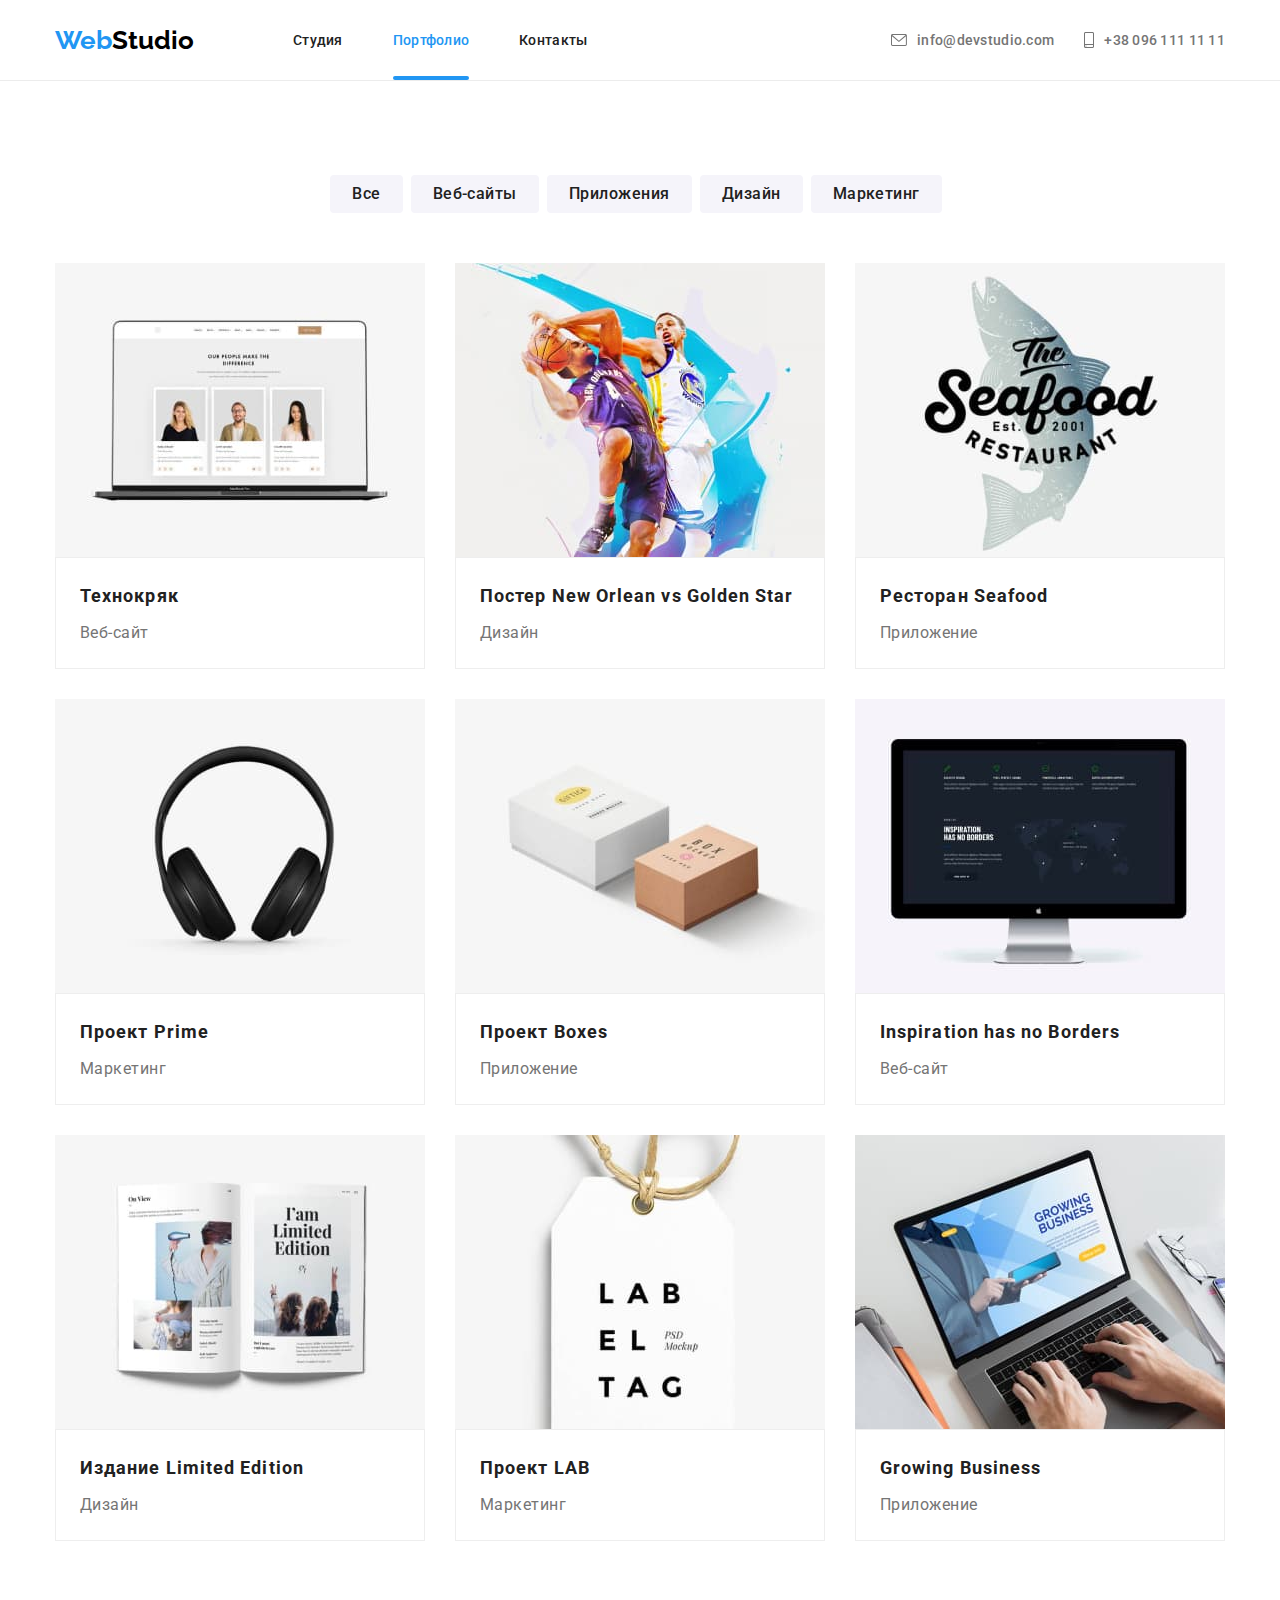
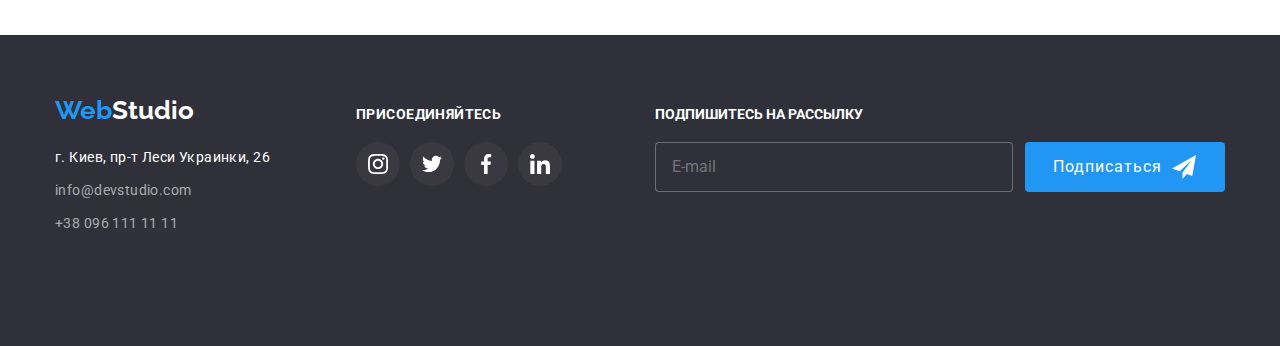
==== commit 0f739ff3: "renamed classes" ====
--- a/portfolio.html
+++ b/portfolio.html
@@ -52,168 +52,167 @@
       <section class="portfolio">
          <div class="conteiner">
          <!-- <h2></h2> -->
-            <ul class="filter">
-               <li>
-                  <button type="button" class="btn ">Все</button>
-               </li>
-               <li>
-                  <button type="button" class="btn web">Веб-сайты</button>
-               </li>
-               <li>
-                  <button type="button" class="btn app ">Приложения</button>
-               </li>
-               <li>
-                  <button type="button"class="btn design" >Дизайн</button>
-               </li>
-               <li>
-                  <button type="button" class="btn market">Маркетинг</button>
+            <ul class="portfolio__filter">
+               <li>
+                  <button type="button" class="portfolio__btn ">Все</button>
+               </li>
+               <li>
+                  <button type="button" class="portfolio__btn">Веб-сайты</button>
+               </li>
+               <li>
+                  <button type="button" class="portfolio__btn">Приложения</button>
+               </li>
+               <li>
+                  <button type="button"class="portfolio__btn" >Дизайн</button>
+               </li>
+               <li>
+                  <button type="button" class="portfolio__btn">Маркетинг</button>
                </li>
             </ul> 
          </div>  
          <!-- <h2></h2> -->
          <div class="conteiner">
          <ul class="project">
-               <li class="projekt-choice">
-               <!-- <a href="#" class="card"> -->
-                  <article class="card">
-                  <div class="activ">                                     
-                     <div class="card-thumb"> 
+               <li class="projekt__choice">                
+                  <article class="card">
+                  <div class="card__activ">                                     
+                     <div class="card__thumb"> 
                         <img src="./images/project1.jpg" alt="проект 1" width="370">
-                        <div class="card-box">
-                           <p class="card-text">Технокряк это современная площадка распространения коронавируса. Компании используют эту платформу для цифрового шпионажа и атак на защищённые сервера конкурентов. Технокряк это современная площадка распространения коронавируса. Компании используют эту платформу для цифрового шпионажа и атак на защищённые сервера конкурентов.</p>
-                        </div>
-                     </div>                              
-                  <div class="card-content">                                   
-                     <h3 class="portfolio-item">Технокряк</h3>
-                     <p class="portfolio-text">Веб-сайт</p>                                   
+                        <div class="card__box">
+                           <p class="card__text">Технокряк это современная площадка распространения коронавируса. Компании используют эту платформу для цифрового шпионажа и атак на защищённые сервера конкурентов. Технокряк это современная площадка распространения коронавируса. Компании используют эту платформу для цифрового шпионажа и атак на защищённые сервера конкурентов.</p>
+                        </div>  
+                     </div>                                               
+                  <div class="content">                                   
+                     <h3 class="content__item">Технокряк</h3>
+                     <p class="content__text">Веб-сайт</p>                                   
                   </div> 
                   </div>                
-               </article>
+                </article>
                   </li>
-                  <li class="projekt-choice">
-                  <article class="card">
-                  <div class="activ">                  
-                     <div class="card-thumb">
+                  <li class="projekt__choice">
+                  <article class="card">
+                  <div class="card__activ">                  
+                     <div class="card__thumb">
                         <img src="./images/project2.jpg" alt="проект2" width="370">
-                        <div class="card-box">
-                           <p class="card-text">Технокряк это современная площадка распространения коронавируса. Компании используют эту платформу для цифрового шпионажа и атак на защищённые сервера конкурентов. Технокряк это современная площадка распространения коронавируса. Компании используют эту платформу для цифрового шпионажа и атак на защищённые сервера конкурентов.</p>
-                        </div>
-                     </div>                  
-                  <div class="card-content">                                   
-                     <h3 class="portfolio-item">Постер New Orlean vs Golden Star</h3>
-                     <p class="portfolio-text">Дизайн</p>                                 
+                        <div class="card__box">
+                           <p class="card__text">Технокряк это современная площадка распространения коронавируса. Компании используют эту платформу для цифрового шпионажа и атак на защищённые сервера конкурентов. Технокряк это современная площадка распространения коронавируса. Компании используют эту платформу для цифрового шпионажа и атак на защищённые сервера конкурентов.</p>
+                        </div>
+                     </div>                  
+                  <div class="content">                                   
+                     <h3 class="content__item">Постер New Orlean vs Golden Star</h3>
+                     <p class="content__text">Дизайн</p>                                 
                   </div> 
                   </div>
                </article>
                   </li>
-                  <li class="projekt-choice">
-                  <article class="card">
-                  <div class="activ">                  
-                     <div class="card-thumb">
+                  <li class="projekt__choice">
+                  <article class="card">
+                  <div class="card__activ">                  
+                     <div class="card__thumb">
                         <img src="./images/project3.jpg" alt="проект3" width="370">
-                        <div class="card-box">
-                           <p class="card-text">Технокряк это современная площадка распространения коронавируса. Компании используют эту платформу для цифрового шпионажа и атак на защищённые сервера конкурентов. Технокряк это современная площадка распространения коронавируса. Компании используют эту платформу для цифрового шпионажа и атак на защищённые сервера конкурентов.</p>
-                        </div>
-                     </div>                  
-                  <div class="card-content">                                   
-                     <h3 class="portfolio-item">Ресторан Seafood</h3>
-                     <p class="portfolio-text">Приложение</p>                             
-                  </div> 
-                  </div>
-               </article>
-               </li>
-                  <li class="projekt-choice">
-                  <article class="card">
-                  <div class="activ">                 
-                     <div class="card-thumb">
+                        <div class="card__box">
+                           <p class="card__text">Технокряк это современная площадка распространения коронавируса. Компании используют эту платформу для цифрового шпионажа и атак на защищённые сервера конкурентов. Технокряк это современная площадка распространения коронавируса. Компании используют эту платформу для цифрового шпионажа и атак на защищённые сервера конкурентов.</p>
+                        </div>
+                     </div>                  
+                  <div class="content">                                   
+                     <h3 class="content__item">Ресторан Seafood</h3>
+                     <p class="content__text">Приложение</p>                             
+                  </div> 
+                  </div>
+               </article>
+               </li>
+                  <li class="projekt__choice">
+                  <article class="card">
+                  <div class="card__activ">                 
+                     <div class="card__thumb">
                         <img src="./images/project4.jpg" alt="проект4" width="370">
-                        <div class="card-box">
-                           <p class="card-text">Технокряк это современная площадка распространения коронавируса. Компании используют эту платформу для цифрового шпионажа и атак на защищённые сервера конкурентов. Технокряк это современная площадка распространения коронавируса. Компании используют эту платформу для цифрового шпионажа и атак на защищённые сервера конкурентов.</p>
-                        </div>
-                     </div>                  
-                  <div class="card-content">                                   
-                  <h3 class="portfolio-item" >Проект Prime</h3>
-                  <p class="portfolio-text">Маркетинг</p>                     
-                  </div> 
-                  </div>
-               </article>
-               </li>
-                  <li class="projekt-choice">
-                  <article class="card">
-                  <div class="activ">                  
-                     <div class="card-thumb">
+                        <div class="card__box">
+                           <p class="card__text">Технокряк это современная площадка распространения коронавируса. Компании используют эту платформу для цифрового шпионажа и атак на защищённые сервера конкурентов. Технокряк это современная площадка распространения коронавируса. Компании используют эту платформу для цифрового шпионажа и атак на защищённые сервера конкурентов.</p>
+                        </div>
+                     </div>                  
+                  <div class="content">                                   
+                  <h3 class="content__item" >Проект Prime</h3>
+                  <p class="content__text">Маркетинг</p>                     
+                  </div> 
+                  </div>
+               </article>
+               </li>
+                  <li class="projekt__choice">
+                  <article class="card">
+                  <div class="card__activ">                  
+                     <div class="card__thumb">
                         <img src="./images/project5.jpg" alt="проект5" width="370">
-                        <div class="card-box">
-                           <p class="card-text">Технокряк это современная площадка распространения коронавируса. Компании используют эту платформу для цифрового шпионажа и атак на защищённые сервера конкурентов. Технокряк это современная площадка распространения коронавируса. Компании используют эту платформу для цифрового шпионажа и атак на защищённые сервера конкурентов.</p>
-                        </div>
-                     </div>                 
-                  <div class="card-content">                                   
-                  <h3 class="portfolio-item">Проект Boxes</h3>
-                  <p class="portfolio-text">Приложение</p>               
-                  </div> 
-                  </div>
-               </article>
-               </li>
-                  <li class="projekt-choice">
-                  <article class="card">
-                  <div class="activ">                   
-                     <div class="card-thumb">
+                        <div class="card__box">
+                           <p class="card__text">Технокряк это современная площадка распространения коронавируса. Компании используют эту платформу для цифрового шпионажа и атак на защищённые сервера конкурентов. Технокряк это современная площадка распространения коронавируса. Компании используют эту платформу для цифрового шпионажа и атак на защищённые сервера конкурентов.</p>
+                        </div>
+                     </div>                 
+                  <div class="content">                                   
+                  <h3 class="content__item">Проект Boxes</h3>
+                  <p class="content__text">Приложение</p>               
+                  </div> 
+                  </div>
+               </article>
+               </li>
+                  <li class="projekt__choice">
+                  <article class="card">
+                  <div class="card__activ">                   
+                     <div class="card__thumb">
                         <img src="./images/project6.jpg" alt="проект6" width="370">
-                        <div class="card-box">
-                           <p class="card-text">Технокряк это современная площадка распространения коронавируса. Компании используют эту платформу для цифрового шпионажа и атак на защищённые сервера конкурентов. Технокряк это современная площадка распространения коронавируса. Компании используют эту платформу для цифрового шпионажа и атак на защищённые сервера конкурентов.</p>
-                        </div>
-                     </div>                  
-                  <div class="card-content">                                   
-                  <h3 class="portfolio-item">Inspiration has no Borders</h3>
-                  <p class="portfolio-text">Веб-сайт</p>         
-                  </div> 
-                  </div>
-               </article>
-               </li>
-                  <li class="projekt-choice">
+                        <div class="card__box">
+                           <p class="card__text">Технокряк это современная площадка распространения коронавируса. Компании используют эту платформу для цифрового шпионажа и атак на защищённые сервера конкурентов. Технокряк это современная площадка распространения коронавируса. Компании используют эту платформу для цифрового шпионажа и атак на защищённые сервера конкурентов.</p>
+                        </div>
+                     </div>                  
+                  <div class="content">                                   
+                  <h3 class="content__item">Inspiration has no Borders</h3>
+                  <p class="content__text">Веб-сайт</p>         
+                  </div> 
+                  </div>
+               </article>
+               </li>
+                  <li class="projekt__choice">
                <article class="card">
-                  <div class="activ">                   
-                     <div class="card-thumb">
+                  <div class="card__activ">                   
+                     <div class="card__thumb">
                         <img src="./images/project7.jpg" alt="проект7" width="370">
-                        <div class="card-box">
-                           <p class="card-text">Технокряк это современная площадка распространения коронавируса. Компании используют эту платформу для цифрового шпионажа и атак на защищённые сервера конкурентов. Технокряк это современная площадка распространения коронавируса. Компании используют эту платформу для цифрового шпионажа и атак на защищённые сервера конкурентов.</p>
-                        </div>
-                     </div>                 
-                  <div class="card-content">                                   
-                     <h3 class="portfolio-item">Издание Limited Edition</h3>
-                     <p class="portfolio-text">Дизайн</p>    
-                  </div> 
-                  </div>
-               </article>
-               </li>
-                  <li class="projekt-choice">
-                  <article class="card">
-                  <div class="activ">                  
-                     <div class="card-thumb">
+                        <div class="card__box">
+                           <p class="card__text">Технокряк это современная площадка распространения коронавируса. Компании используют эту платформу для цифрового шпионажа и атак на защищённые сервера конкурентов. Технокряк это современная площадка распространения коронавируса. Компании используют эту платформу для цифрового шпионажа и атак на защищённые сервера конкурентов.</p>
+                        </div>
+                     </div>                 
+                  <div class="content">                                   
+                     <h3 class="content__item">Издание Limited Edition</h3>
+                     <p class="content__text">Дизайн</p>    
+                  </div> 
+                  </div>
+               </article>
+               </li>
+                  <li class="projekt__choice">
+                  <article class="card">
+                  <div class="card__activ">                  
+                     <div class="card__thumb">
                         <img src="./images/project8.jpg" alt="проект8" width="370">
-                        <div class="card-box">
-                           <p class="card-text">Технокряк это современная площадка распространения коронавируса. Компании используют эту платформу для цифрового шпионажа и атак на защищённые сервера конкурентов. Технокряк это современная площадка распространения коронавируса. Компании используют эту платформу для цифрового шпионажа и атак на защищённые сервера конкурентов.</p>
-                        </div>
-                     </div>                 
-                  <div class="card-content">                                   
-                     <h3 class="portfolio-item">Проект LAB</h3>
-                     <p class="portfolio-text">Маркетинг</p>
-                  </div> 
-                  </div>
-               </article>
-               </li>
-                  <li class="projekt-choice">
+                        <div class="card__box">
+                           <p class="card__text">Технокряк это современная площадка распространения коронавируса. Компании используют эту платформу для цифрового шпионажа и атак на защищённые сервера конкурентов. Технокряк это современная площадка распространения коронавируса. Компании используют эту платформу для цифрового шпионажа и атак на защищённые сервера конкурентов.</p>
+                        </div>
+                     </div>                 
+                  <div class="content">                                   
+                     <h3 class="content__item">Проект LAB</h3>
+                     <p class="content__text">Маркетинг</p>
+                  </div> 
+                  </div>
+               </article>
+               </li>
+                  <li class="projekt__choice">
             <article class="card">
-                  <div class="activ">                 
-                     <div class="card-thumb">
+                  <div class="card__activ">                 
+                     <div class="card__thumb">
                         <img src="./images/project9.jpg" alt="проект9" width="370">
-                        <div class="card-box">
-                           <p class="card-text">Технокряк это современная площадка распространения коронавируса. Компании используют эту платформу для цифрового шпионажа и атак на защищённые сервера конкурентов. Технокряк это современная площадка распространения коронавируса. Компании используют эту платформу для цифрового шпионажа и атак на защищённые сервера конкурентов.</p>
-                        </div>
-                     </div>                 
-                  <div class="card-content">                                   
-                  <h3 class="portfolio-item">Growing Business</h3>
-                  <p class="portfolio-text" >Приложение</p>
+                        <div class="card__box">
+                           <p class="card__text">Технокряк это современная площадка распространения коронавируса. Компании используют эту платформу для цифрового шпионажа и атак на защищённые сервера конкурентов. Технокряк это современная площадка распространения коронавируса. Компании используют эту платформу для цифрового шпионажа и атак на защищённые сервера конкурентов.</p>
+                        </div>
+                     </div>                 
+                  <div class="content">                                   
+                  <h3 class="content__item">Growing Business</h3>
+                  <p class="content__text" >Приложение</p>
                   </div>  
                </div>
             </article>
--- a/css/styles.css
+++ b/css/styles.css
@@ -20,6 +20,21 @@
   --gradient-hero1: rgba(48, 58, 47, 0.4);
   --gradient-hero2: rgba(47, 48, 58, 0.4);
   --client-list-link: #AFB1B8;
+  --border-modal-input: rgba(33, 33, 33, 0.2); 
+  --modal-icon-fill: #212121;
+  --modal-textarea-outline: rgba(33, 33, 33, 0.2);
+  --portfolio-btn-shadow1: rgba(0, 0, 0, 0.1);
+  --portfolio-btn-shadow2: rgba(0, 0, 0, 0.08);
+  --portfolio-btn-shadow3: rgba(0, 0, 0, 0.12);
+  --card-activ-shadow1: rgba(0, 0, 0, 0.12);
+  --card-activ-shadow2: rgba(0, 0, 0, 0.06);
+  --card-activ-shadow3: rgba(0, 0, 0, 0.16);
+  --card-box-bgr: rgba(33, 150, 243, 0.9);
+  --modal-bgr: rgba(0, 0, 0, 0.2);
+  --modal-tape-border: rgba(0, 0, 0, 0.1);
+  --subscribe-email-bgr: #2F303A;
+  --socialy-svg-bgr: rgba(153, 129, 129, 0.1);
+  --group-bgr: #F5F4FA;
       }       
   
  .html {
@@ -38,8 +53,7 @@
       box-sizing: border-box;      
       width: 1200px;
       margin: 0 auto;
-      padding: 0 15px;
-       /* outline: 2px solid tomato ;    */
+      padding: 0 15px;      
  }
  /* свойства body */
  body { 
@@ -102,8 +116,7 @@
      font-family: Raleway;
      font-weight: bold;
      font-size: 26px;
-     line-height: 1.192;
-     /* color: var(--main-color-headers); */
+     line-height: 1.192;    
      text-decoration: none;
      color: var(--color-studio); 
      width: 145px;     
@@ -229,10 +242,11 @@
      align-items: center; 
      width: 270px;
      height: 120px;
-     background: #F5F4FA;
+     background: var(--group-bgr);
       border-radius: 4px;
       margin-bottom: 30px;
 } 
+
  .feature__columns li:not(:last-child){
       margin-right: 30px;
  }  
@@ -445,8 +459,7 @@
     display: flex;
     justify-content: center;
     align-items: center;
-    margin-bottom: 100px;
-    
+    margin-bottom: 100px;    
  }
 .socialy__svg:hover,
 .socialy__svg:focus{
@@ -458,15 +471,16 @@
 }
 .socialy__svg{
       display: inline-flex;
-     justify-content: center;
-     align-items: center; 
-     background-color: rgba(255, 255, 255, 0.1);
-     fill: var(--white-color);   
-     width: 44px;
-     height: 44px;   
-    border-radius: 50%; 
-    transition: background-color 250ms cubic-bezier(0.4, 0, 0.2, 1), fill 250ms cubic-bezier(0.4, 0, 0.2, 1);
+      justify-content: center;
+      align-items: center; 
+      background-color: var(--socialy-svg-bgr);
+      fill: var(--white-color);   
+      width: 44px;
+      height: 44px;   
+      border-radius: 50%; 
+      transition: background-color 250ms cubic-bezier(0.4, 0, 0.2, 1), fill 250ms cubic-bezier(0.4, 0, 0.2, 1);
 }  
+
  .footer-nav__mail{
      font-weight: normal;
       font-size: 14px;
@@ -521,11 +535,17 @@
      height: 50px;
      margin-bottom: 94px;
      padding-left: 16px;
-     background-color: #2F303A;
+     background-color: var(--subscribe-email-bgr);
+     color: var(--white-color);
      outline: none;
      border: 1px solid var(--subscribe-email-border);
      box-shadow: var(--subscribe-email-shadow);
      border-radius: 4px;
+     transition: border 250ms cubic-bezier(0.4, 0, 0.2, 1);
+}
+.subscribe__email:hover,
+.subscribe__email:focus {
+  border: 1px solid var(--color-button-logo);
 }
   .subscribe__btn{
       display: flex;
@@ -542,8 +562,9 @@
       color: var(--white-color);
       padding-left: 28px;
       margin-left: 12px;    
-      width: 200px;
-      height: 50px;     
+      min-width: 200px;
+      height: 50px; 
+      transition: background-color 250ms cubic-bezier(0.4, 0, 0.2, 1);    
  }  
   .subscribe__icon{
      display: inline-flex; 
@@ -553,7 +574,7 @@
      margin-left: 10px;                  
  } 
   /* Выбор проектов */  
-.btn{
+.portfolio__btn{
       font-family: Roboto;
       font-style: normal;
       font-weight: 500;
@@ -570,23 +591,22 @@
       border-radius: 4px;  
        transition: background-color 250ms cubic-bezier(0.4, 0, 0.2, 1), color 250ms cubic-bezier(0.4, 0, 0.2, 1), box-shadow 250ms cubic-bezier(0.4, 0, 0.2, 1);
 }
-.btn:hover, 
-.btn:focus{
+.portfolio__btn:hover, 
+.portfolio__btn:focus{
      background-color: var(--color-button-logo);
      color: var(--white-color);
-     box-shadow: 0px 3px 1px rgba(0, 0, 0, 0.1), 0px 1px 2px rgba(0, 0, 0, 0.08), 0px 2px 2px rgba(0, 0, 0, 0.12);   
- } 
-.filter{
-      margin-bottom: 50px; 
-}
+     box-shadow: 0px 3px 1px var(--portfolio-btn-shadow1), 0px 1px 2px var(--portfolio-btn-shadow2), 0px 2px 2px var(--portfolio-btn-shadow3);   
+ } 
+ 
 /* Проекты */ 
 .portfolio {
        padding-top: 94px;
        padding-bottom: 94px;
 }
-.portfolio .filter {
+.portfolio__filter {
        display: flex;
-       justify-content: center;                       
+       justify-content: center; 
+       margin-bottom: 50px;                      
 }
   .project {
        padding: 0;
@@ -594,26 +614,25 @@
       display: flex;
       flex-wrap: wrap;
       margin-top: -30px;
-      margin-left: -30px; 
-       /* outline: 1px solid rgb(71, 255, 117);  */
- } 
- .projekt-choice{
+      margin-left: -30px;       
+ } 
+ .projekt__choice{
        flex-basis: calc((100% - 90px) / 3);
       margin-left: 30px;
       margin-top: 30px;
-       /* outline: 1px solid blue;  */
- }
-.card-content{
+ }
+.content{
+      text-decoration: none;  
       padding: 20px 24px;
       background-color: var(--white-color);
      border: 1px solid var(--card-content-border);  
  }
-  .activ:hover,
- .activ:focus{
-     box-shadow: 0px 1px 1px rgba(0, 0, 0, 0.12), 0px 4px 4px rgba(0, 0, 0, 0.06), 1px 4px 6px rgba(0, 0, 0, 0.16);
-      
- }
- .portfolio-item{
+  .card__activ:hover,
+ .card__activ:focus{
+     box-shadow: 0px 1px 1px var(--card-activ-shadow1), 0px 4px 4px var(--card-activ-shadow2), 1px 4px 6px var(--card-activ-shadow3);     
+ }
+ 
+ .content__item{
       font-weight: bold;
       font-size: 18px;
       line-height: 2.000;
@@ -621,7 +640,7 @@
       color: var(--main-color-headers);
       text-decoration: none;
  }
- .portfolio-text{
+ .content__text{
       font-weight: normal;
       font-size: 16px;
       line-height: 1.875;      
@@ -630,14 +649,11 @@
       margin-top: 4px;
       text-decoration: none;
  } 
- .card-content{
-     text-decoration: none;  
- }  
- .card-thumb{
+ .card__thumb{
       position: relative;
       overflow: hidden;      
  }
- .card-box{ 
+ .card__box{ 
      position: absolute;
      width: 100%;
       height: 100%;
@@ -645,37 +661,37 @@
       left: 0;      
       width: 370px;
       height: 294px;
-      background: rgba(33, 150, 243, 0.9);
-      overflow: auto;
-    
+      background: var(--card-box-bgr);
+      overflow: auto;    
       transform: translateY(100%);  
       transition: transform 250ms cubic-bezier(0.4, 0, 0.2, 1);   
  }
- .card:hover .card-box{
+
+ .card:hover .card__box{
      transform: translateY(0);
  }
- .card-text{      
+ .card__text{      
       font-size: 18px;
       line-height: 1.555; 
       letter-spacing: 0.03em;
       margin: 63px 24px;
       color: var(--white-color);     
- } 
+  }  
+   /*data-modal  */
  .modal{
       position: fixed;
        top: 0;
-      left: 0; 
-          
+      left: 0;           
       width: 100%;
       height: 100%;
-      background: rgba(0, 0, 0, 0.2);
- }
+      background: var(--modal-bgr);
+ }
+
  .modal.is-hidden{
       opacity: 0;
-      pointer-events: none;
-      
- }
- .modal-content{      
+      pointer-events: none;      
+ }
+ .modal__content{      
      position: absolute;
      top: 50%;
      left: 50%;     
@@ -684,12 +700,12 @@
        width: 528px;
        height: 581px;
  }
-  .modal-tape{
+  .modal__icon--close{
       width: 15px;
       height: 15px;
       fill: currentColor;      
  }  
- .tape{
+ .modal__tape{
      position: absolute;
      right: 8px;
      top: 8px;
@@ -699,78 +715,79 @@
      width: 30px;
      height: 30px;
      border-radius: 50%;
-     border: 1px solid rgba(0, 0, 0, 0.1);
+     border: 1px solid var(--modal-tape-border);
      cursor: pointer;
      background-color: var(--white-color);
- }
- .tape:hover,
- .tape:focus{
+ } 
+ .modal__tape:hover,
+ .modal__tape:focus{
       border-color: var(--color-button-logo);
       color: var(--color-button-logo);      
  }
  .is-hidden {
-     visibility: hidden;
+     visibility: inherit;
      opacity: 0;
      pointer-events: none;
-     transition: opacity 3000ms cubic-bezier(0.4, 0, 0.2, 1), visibility 5000ms cubic-bezier(0.4, 0, 0.2, 1);
- }
+     transition: opacity 500ms cubic-bezier(0.4, 0, 0.2, 1);
+ }
+  .modal{
+     transition: opacity 500ms cubic-bezier(0.4, 0, 0.2, 1);
+   } 
 /*  FORM MODAL*/
-.form-group{
+.modal__group{
      position: relative;
      margin-bottom: 10px;
 }
-
-.form-modal{
-     padding: 40px 40px 28px 40px;
+.modal__form{
+     padding: 40px 40px 30px 40px;
      margin: 0;
 }
-.form-label{     
+.modal__label{     
      margin-bottom: 4px;  
 }
-.form-title{
+.modal__title{
      font-weight: bold;
      font-size: 20px;
      line-height: 1.150;
      letter-spacing: 0.03em;
-     text-align: center;
-     
+     text-align: center;     
      margin-bottom: 12px;
      color: var(--main-color-headers);
  }
-.form-input{
-    
+.modal__input{    
      width: 390px;
      height: 12px;
      margin-top: 4px;
      padding: 12px 12px 12px 42px;
      font: inherit;
        border-radius: 3px;
-       border: 2px solid rgba(33, 33, 33, 0.2);  
+       border: 2px solid var(--border-modal-input);
        outline: none;
       transition: border 250ms cubic-bezier(0.4, 0, 0.2, 1); 
 }
-
-textarea:focus{
+.modal__textarea:hover,
+.modal__textarea:focus{
      border: 2px solid var(--color-button-logo); 
-}  
-      
-.form-icon{
+}        
+.modal__icon{
      position: absolute; 
       display: inline-block;
        width: 18px;
        height: 18px;
-       fill: #212121;
+       fill: var(--modal-icon-fill);
       top: 50%;
        left: 15px;       
        transition: transform 250ms cubic-bezier(0.4, 0, 0.2, 1);
 }
-.form-input:focus{     
+.modal__input:hover,
+.modal__input:focus{     
      border: 2px solid var(--color-button-logo);      
-} 
-.form-input:focus + .form-icon{
+}
+.modal__input:hover + .modal__icon,
+.modal__input:focus + .modal__icon{
      fill: var(--color-button-logo);                   
 }
-.form-textarea{
+.modal__textarea{
      display: block;
      width: 448px;
      height: 120px;
@@ -779,18 +796,17 @@
      padding: 12px 16px 12px 16px;
      margin-top: 4px;      
      border: none;
-     outline: 2px solid rgba(33, 33, 33, 0.2);
- }
- .form-polisy{
+     outline: 2px solid var(--modal-textarea-outline);
+ }
+ .modal__polisy{
      display: flex;
      align-items: center;
-     flex-direction: row;
-     
-}
-.checkbox{     
+     flex-direction: row;     
+}
+.modal__checkbox{     
      appearance: none;       
  }
- .icon-check{
+ .modal__icon--check{
      display: inline-block;
      width: 400px;
      width: 15px;
@@ -798,29 +814,35 @@
     border: 1px solid var(--main-color-headers);
     border-radius: 2px;
     margin-right: 9px;
-    margin-left: 14px;
-   
-             
-}
- .checkbox:focus +.icon-check{
+    margin-left: 14px;                
+}
+.modal__checkbox:hover +.modal__icon--check,
+ .modal__checkbox:focus +.modal__icon--check{
      border: 1px solid var(--color-button-logo);
      border-radius: 2px;
 } 
-
-.checkbox:checked +.icon-check{
+.modal__checkbox:checked +.modal__icon--check{
      background-image: url("../images/icon/check.svg");
      background-color: var(--color-button-logo);  
       background-repeat: no-repeat; 
      background-position: center;
      background-origin: border-box; 
 } 
- .contract{
+.modal__consent{
+      display: flex; 
+     align-items: center;     
+     font-size: 14px;
+     line-height: 1.71;
+     color: var(--main-text-color);
+}
+ .modal__contract{
      font-size: 14px;
      line-height: 1.714;
      letter-spacing: 0.03;
-     align-items: center;    
+     color: var(--color-button-logo);
+     text-decoration: underline;  
 } 
-.form-btn{
+.modal__btn{
      font-size: 16px;
      line-height: 1.875;
      letter-spacing: 0.06em;
@@ -831,15 +853,13 @@
      color: var(--white-color);
      padding: 10px 55px;
      margin-top: 30px;
-      margin-bottom: 8px; 
-     
+      margin-bottom: 8px;      
       border: none;
 } 
-.button-wrapper{
+.modal__button--wrapper{
     display: flex;	
     justify-content: center;	
-
-  }    
+}    
 
 
 
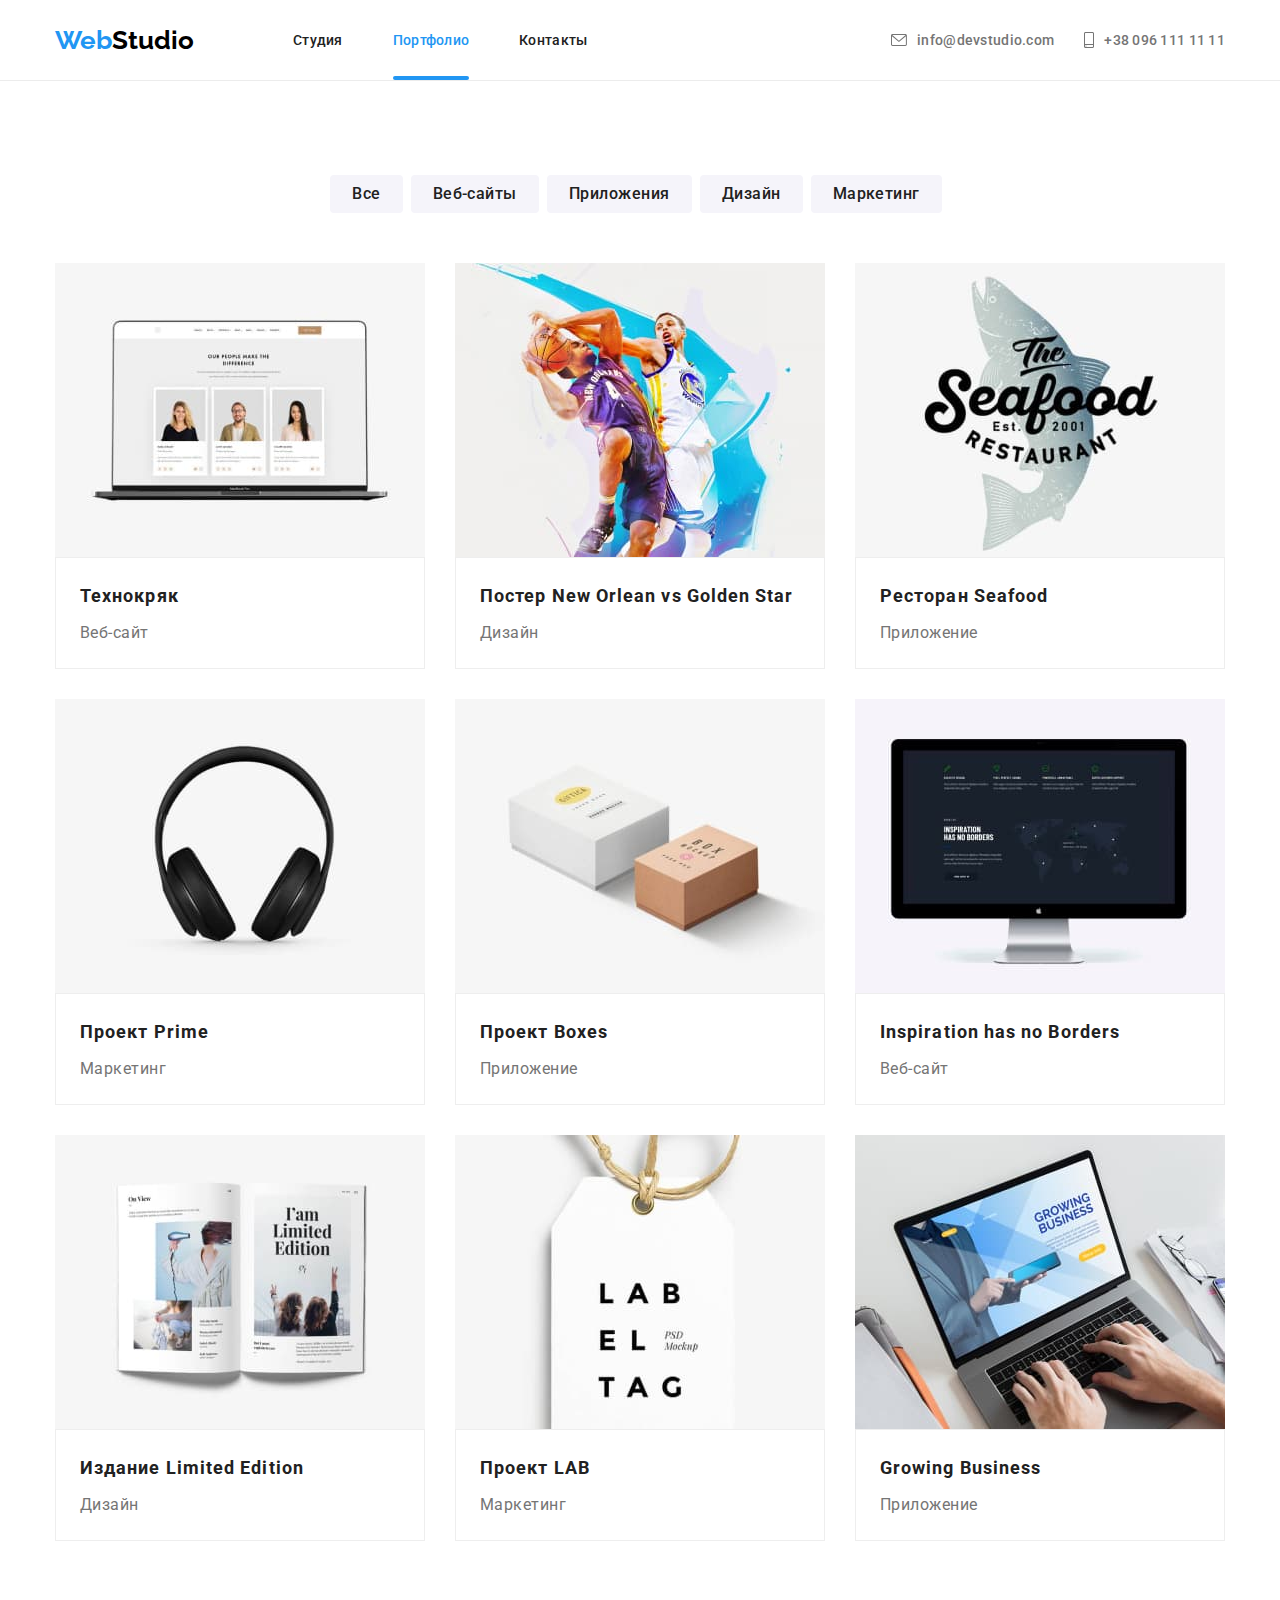
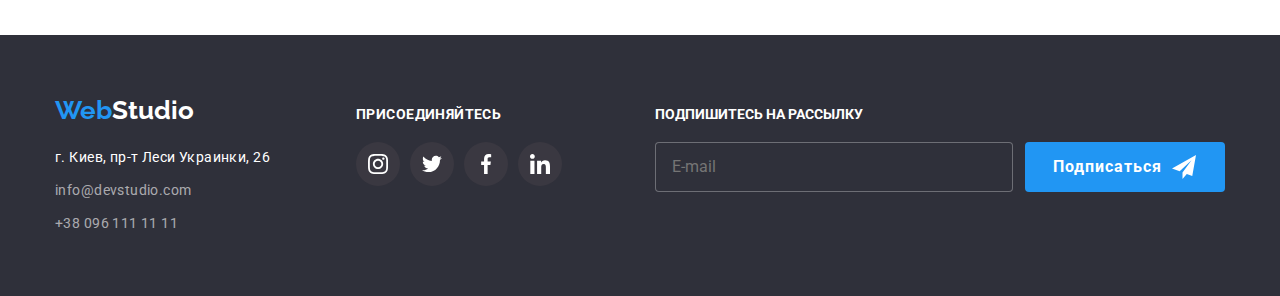
==== commit 437bc61b: "copy hw-07" ====
--- a/portfolio.html
+++ b/portfolio.html
@@ -4,11 +4,12 @@
     <meta charset="UTF-8">
     <meta http-equiv="X-UA-Compatible" content="IE=edge">
     <meta name="viewport" content="width=device-width, initial-scale=1.0">
-    <title>Document</title>   
+    <title>Document</title> 
+    <link rel="stylesheet" href="https://cdnjs.cloudflare.com/ajax/libs/modern-normalize/1.1.0/modern-normalize.min.css"> 
     <link rel="preconnect" href="https://fonts.gstatic.com">
     <link href="https://fonts.googleapis.com/css2?family=Raleway:wght@700&family=Roboto:wght@400;500;700;900&display=swap" rel="stylesheet">
-    <link rel="stylesheet" href="https://cdnjs.cloudflare.com/ajax/libs/modern-normalize/1.0.0/modern-normalize.min.css">
-    <link rel="stylesheet" href="./css/styles.css">
+  
+    <!-- <link rel="stylesheet" href="./css/styles.css"> -->
     <link rel="stylesheet" href="./css/main.min.css">
 </head>
 <body>
@@ -22,7 +23,7 @@
                     <a href="./index.html" class="sait-nav__link link">Студия</a>
                 </li>                 
                 <li>
-                    <a href="./portfolio.html" class="sait-nav__link--active link">Портфолио</a>
+                    <a href="./portfolio.html" class="sait-nav--active link">Портфолио</a>
                 </li>
                 <li>
                     <a href="" class="sait-nav__link link">Контакты</a>
@@ -74,8 +75,8 @@
          <div class="conteiner">
          <ul class="project">
                <li class="projekt__choice">                
-                  <article class="card">
-                  <div class="card__activ">                                     
+                   <div class="card"> 
+                  <article class="card__activ">                                     
                      <div class="card__thumb"> 
                         <img src="./images/project1.jpg" alt="проект 1" width="370">
                         <div class="card__box">
@@ -86,12 +87,12 @@
                      <h3 class="content__item">Технокряк</h3>
                      <p class="content__text">Веб-сайт</p>                                   
                   </div> 
-                  </div>                
-                </article>
+                  </article>                
+                </div>
                   </li>
                   <li class="projekt__choice">
-                  <article class="card">
-                  <div class="card__activ">                  
+                  <div class="card">
+                  <article class="card__activ">                  
                      <div class="card__thumb">
                         <img src="./images/project2.jpg" alt="проект2" width="370">
                         <div class="card__box">
@@ -102,12 +103,12 @@
                      <h3 class="content__item">Постер New Orlean vs Golden Star</h3>
                      <p class="content__text">Дизайн</p>                                 
                   </div> 
-                  </div>
-               </article>
+                  </article>
+               </div>
                   </li>
                   <li class="projekt__choice">
-                  <article class="card">
-                  <div class="card__activ">                  
+                  <div class="card">
+                  <article class="card__activ">                  
                      <div class="card__thumb">
                         <img src="./images/project3.jpg" alt="проект3" width="370">
                         <div class="card__box">
@@ -118,12 +119,12 @@
                      <h3 class="content__item">Ресторан Seafood</h3>
                      <p class="content__text">Приложение</p>                             
                   </div> 
-                  </div>
-               </article>
-               </li>
-                  <li class="projekt__choice">
-                  <article class="card">
-                  <div class="card__activ">                 
+                  </article>
+               </div>
+               </li>
+                  <li class="projekt__choice">
+                  <div class="card">
+                  <article class="card__activ">                 
                      <div class="card__thumb">
                         <img src="./images/project4.jpg" alt="проект4" width="370">
                         <div class="card__box">
@@ -134,12 +135,12 @@
                   <h3 class="content__item" >Проект Prime</h3>
                   <p class="content__text">Маркетинг</p>                     
                   </div> 
-                  </div>
-               </article>
-               </li>
-                  <li class="projekt__choice">
-                  <article class="card">
-                  <div class="card__activ">                  
+                  </article>
+               </div>
+               </li>
+                  <li class="projekt__choice">
+                   <div class="card"> 
+                  <article class="card__activ">                  
                      <div class="card__thumb">
                         <img src="./images/project5.jpg" alt="проект5" width="370">
                         <div class="card__box">
@@ -150,12 +151,12 @@
                   <h3 class="content__item">Проект Boxes</h3>
                   <p class="content__text">Приложение</p>               
                   </div> 
-                  </div>
-               </article>
-               </li>
-                  <li class="projekt__choice">
-                  <article class="card">
-                  <div class="card__activ">                   
+                  </article>
+               </div>
+               </li>
+                  <li class="projekt__choice">
+                  <div class="card">
+                  <article class="card__activ">                   
                      <div class="card__thumb">
                         <img src="./images/project6.jpg" alt="проект6" width="370">
                         <div class="card__box">
@@ -166,12 +167,12 @@
                   <h3 class="content__item">Inspiration has no Borders</h3>
                   <p class="content__text">Веб-сайт</p>         
                   </div> 
-                  </div>
-               </article>
-               </li>
-                  <li class="projekt__choice">
-               <article class="card">
-                  <div class="card__activ">                   
+                  </article>
+               </div>
+               </li>
+                  <li class="projekt__choice">
+               <div class="card">
+                  <article class="card__activ">                   
                      <div class="card__thumb">
                         <img src="./images/project7.jpg" alt="проект7" width="370">
                         <div class="card__box">
@@ -182,12 +183,12 @@
                      <h3 class="content__item">Издание Limited Edition</h3>
                      <p class="content__text">Дизайн</p>    
                   </div> 
-                  </div>
-               </article>
-               </li>
-                  <li class="projekt__choice">
-                  <article class="card">
-                  <div class="card__activ">                  
+                  </article>
+               </div>
+               </li>
+                  <li class="projekt__choice">
+                  <div class="card">
+                  <article class="card__activ">                  
                      <div class="card__thumb">
                         <img src="./images/project8.jpg" alt="проект8" width="370">
                         <div class="card__box">
@@ -198,12 +199,12 @@
                      <h3 class="content__item">Проект LAB</h3>
                      <p class="content__text">Маркетинг</p>
                   </div> 
-                  </div>
-               </article>
-               </li>
-                  <li class="projekt__choice">
-            <article class="card">
-                  <div class="card__activ">                 
+                  </article>
+               </div>
+               </li>
+                  <li class="projekt__choice">
+                <div class="card">
+                  <article class="card__activ">                 
                      <div class="card__thumb">
                         <img src="./images/project9.jpg" alt="проект9" width="370">
                         <div class="card__box">
@@ -214,8 +215,8 @@
                   <h3 class="content__item">Growing Business</h3>
                   <p class="content__text" >Приложение</p>
                   </div>  
-               </div>
-            </article>
+               </article>
+            </div>
             </li>                  
          </ul>
          </div>
@@ -242,28 +243,28 @@
           <div class="footer-join">   
             <h3 class="footer-join__title">присоединяйтесь</h3>
             <ul class="socialy">
-              <li class="socialy__list">            
+              <li class="socialy--list">            
               <a href="#" class="socialy__svg">
               <svg class="social__icon">
                 <use href="./images/icon/sprite.svg#icon-instagram"></use>
               </svg>
               </a>          
               </li>
-              <li class="socialy__list"> 
+              <li class="socialy--list"> 
               <a href="#" class="socialy__svg">
               <svg class="social__icon">
                 <use href="./images/icon/sprite.svg#icon-twitter"></use>
               </svg>  
               </a>
               </li>
-              <li class="socialy__list"> 
+              <li class="socialy--list"> 
               <a href="#" class="socialy__svg">
               <svg class="social__icon">
                 <use href="./images/icon/sprite.svg#icon-facebook"></use>
               </svg>  
               </a>
               </li>
-              <li class="socialy__list"> 
+              <li class="socialy--list"> 
               <a href="#" class="socialy__svg">               
                 <svg class="social__icon">
                 <use href="./images/icon/sprite.svg#icon-linkedin"></use>
--- a/css/main.min.css
+++ b/css/main.min.css
@@ -1,2 +1 @@
-
-/*# sourceMappingURL=main.min.css.map *//*# sourceMappingURL=main.min.css.map */+.html{box-sizing:border-box}*,*::before,*::after{box-sizing:inherit}*{margin:0;padding:0;list-style:none}.conteiner{box-sizing:border-box;width:1200px;margin:0 auto;padding:0 15px}body{font-family:Roboto;font-style:normal;background-color:#fff;color:#757575}a{color:inherit;text-decoration:none;font-family:inherit}address{font-style:inherit}.link{padding-top:32px;padding-bottom:32px;font-style:normal;font-weight:500;font-size:14px;line-height:1.143;letter-spacing:.02em;color:#212121;transition:color 250ms cubic-bezier(0.4, 0, 0.2, 1)}.link:hover,.link:focus{color:#2196f3}img{display:block;max-width:100%;height:auto}.sait-nav__logo{font-family:Raleway;font-weight:bold;font-size:26px;line-height:1.192;text-decoration:none;color:#000;width:145px}.sait-nav__logo--web,.footer-nav__logo--web{color:#2196f3}.footer-nav__logo{font-family:Raleway;font-weight:bold;font-size:26px;line-height:1.192;text-decoration:none;width:145px;color:#fff}.sait-nav{display:flex;align-items:center}.header{border-bottom:1px solid #ececec}.header .conteiner{display:flex;align-items:center}.sait-nav__navigation{display:flex;align-items:center;margin-left:93px}.sait-nav__navigation li:not(:last-child){margin-right:50px}.sait-nav--active{position:relative;color:#2196f3}.sait-nav--active::after{position:absolute;bottom:0;display:block;content:"";width:100%;height:4px;background-color:#2196f3;border-radius:2px;opacity:1;transition:opacity 250ms cubic-bezier(0.4, 0, 0.2, 1)}.sait-nav--active:hover::after{opacity:1;background-color:#2196f3}.sait-nav__contacts{display:flex;align-items:center;margin-left:auto}.sait-nav__contacts li:not(:last-child){margin-right:30px}.sait-nav__mail,.sait-nav__phone{display:flex;align-items:center;font-weight:500;font-size:14px;line-height:1.142;letter-spacing:.02em;color:#757575}.sait-nav__icon--mail{fill:currentColor;width:16px;height:12px;margin-right:10px}.sait-nav__icon--mail:hover,.sait-nav__icon--mail:focus{fill:#2196f3}.sait-nav__icon--phone{width:10px;height:16px;fill:currentColor;margin-right:10px}.sait-nav__icon--phone:hover,.sait-nav__icon--phone:focus{fill:#2196f3}.hero{background-size:cover;padding-bottom:200px;padding-top:200px;max-width:1600px;max-height:600px;margin-left:auto;margin-right:auto;background-image:linear-gradient(to right, rgba(48, 58, 47, 0.4), rgba(47, 48, 58, 0.4)),url(../images/hero.jpg);background-color:#2f303a}.hero__title{font-weight:900;font-size:44px;line-height:1.363;width:696px;text-align:center;letter-spacing:.06em;text-transform:uppercase;color:#fff;margin:0 auto;margin-bottom:30px}.hero__but{margin:0 auto;font-family:Roboto;font-style:normal;font-weight:bold;font-size:16px;line-height:1.875;padding:10px 32px;display:flex;align-items:center;text-align:center;letter-spacing:.06em;background:#2196f3;color:#fff;box-shadow:0px 4px 4px rgba(0,0,0,.15);border-radius:4px;border:none;cursor:pointer}.feature{padding-top:94px}.group__icon{width:70px;height:70px}.gpoup{display:inline-flex;justify-content:center;align-items:center;width:270px;height:120px;background:#f5f4fa;border-radius:4px;margin-bottom:30px}.feature__columns{display:flex}.feature__columns li:not(:last-child){margin-right:30px}.feature__title{font-weight:bold;font-size:14px;line-height:1.172;letter-spacing:.03em;text-transform:uppercase;color:#212121;margin-bottom:10px}.feature__text{width:270px;font-weight:normal;font-size:14px;line-height:1.714;letter-spacing:.03em}.work{padding-bottom:94px;padding-top:94px}.work__title,.team__title,.client__title{font-weight:bold;font-size:36px;line-height:1.167;text-align:center;letter-spacing:.03em;color:#212121;margin-bottom:50px}.work__list{display:flex;justify-content:space-between}.work__box{position:relative}.work__case{position:absolute;display:flex;justify-content:center;align-items:center;bottom:0;width:100%;height:70px;background:rgba(47,48,58,.8)}.work__text{font-weight:bold;font-size:14px;line-height:1.143;text-align:center;letter-spacing:.03em;text-transform:uppercase;color:#fff}.team{background:#f5f4fa;padding-top:94px;padding-bottom:94px}.team__list{display:flex;justify-content:space-between}.team__conteiner{padding:30px 32px}.team__scorecard{background:#fff;box-shadow:0px 1px 3px rgba(0,0,0,.12),0px 1px 1px rgba(0,0,0,.14),0px 2px 1px rgba(0,0,0,.2);border-radius:0px 0px 4px 4px}.team__member{font-weight:500;font-size:16px;line-height:1.188;letter-spacing:.03em;color:#212121;text-align:center}.team__text{font-weight:normal;font-size:16px;line-height:1.187;letter-spacing:.03em;text-align:center;margin-top:10px}.social{margin-top:16px;display:flex;justify-content:center}.social__card{display:flex;justify-content:center;align-items:center}.social__card:not(:last-child){margin-right:10px}.social__ref{display:inline-flex;justify-content:center;align-items:center;fill:#afb1b8;width:44px;height:44px;border-radius:50%;transition:background-color 250ms cubic-bezier(0.4, 0, 0.2, 1),fill 250ms cubic-bezier(0.4, 0, 0.2, 1)}.social__ref:hover,.social__ref:focus{fill:#fff;background-color:#2196f3}.client{padding-top:94px;padding-bottom:94px}.client-list__icon{width:106px;height:60px;align-items:center;border:none}.client-list{display:flex;justify-content:space-between;align-items:center}.client-list--company:not(:last-child){margin-right:30px}.client-list__link{display:flex;justify-content:center;align-items:center;fill:#afb1b8;width:170px;height:92px;border:1px solid #afb1b8;outline:none;transition:border 250ms cubic-bezier(0.4, 0, 0.2, 1),fill 250ms cubic-bezier(0.4, 0, 0.2, 1)}.client-list__link:hover,.client-list__link:focus{fill:#2196f3;border:1px solid #2196f3}.footer .conteiner{display:flex;align-items:baseline;padding-top:60px}.footer{background:#2f303a}.footer-nav{display:flex;flex-direction:column;width:231px;margin-right:70px}.footer-nav__mail{font-weight:normal;font-size:14px;line-height:1.714;letter-spacing:.03em;color:rgba(255,255,255,.6)}.footer-nav__phone{font-weight:normal;font-size:14px;line-height:1.714;letter-spacing:.03em;color:rgba(255,255,255,.6)}.footer-nav__address{margin-top:20px}.footer-nav__contacts{font-weight:normal;font-size:14px;line-height:1.714;letter-spacing:.03em;color:#fff}.footer-nav__list{margin-top:9px}.footer-nav__link{margin-bottom:60px}.footer-join{display:flex;justify-content:center;flex-direction:column}.footer-join__title{text-transform:uppercase;color:#fff;font-weight:bold;font-size:14px;line-height:1.142;letter-spacing:.03em;margin-bottom:20px}.social__icon{width:20px;height:20px}.socialy{display:flex;justify-content:center;align-items:center;margin-bottom:100px}.socialy--list:not(:last-child){margin-right:10px}.socialy__svg{display:inline-flex;justify-content:center;align-items:center;background-color:rgba(153,129,129,.1);fill:#fff;width:44px;height:44px;border-radius:50%;transition:background-color 250ms cubic-bezier(0.4, 0, 0.2, 1),fill 250ms cubic-bezier(0.4, 0, 0.2, 1)}.socialy__svg:hover,.socialy__svg:focus{fill:#fff;background-color:#2196f3}.subscribe{display:flex;justify-content:center;align-items:center;flex-direction:column;margin-left:93px}.subscribe__label{display:flex;justify-content:space-between}.subscribe__title{margin-bottom:20px;text-align:left;align-self:start;font-weight:bold;font-size:14px;line-height:1.143;color:#fff;text-transform:uppercase}.subscribe__email{display:flex;width:358px;height:50px;margin-bottom:94px;padding-left:16px;background-color:#2f303a;color:#fff;outline:none;border:1px solid rgba(255,255,255,.3);box-shadow:rgba(0,0,0,.15);border-radius:4px;transition:border 250ms cubic-bezier(0.4, 0, 0.2, 1)}.subscribe__email:hover,.subscribe__email:focus{border:1px solid #2196f3}.subscribe__btn{display:flex;align-items:center;font-style:normal;font-size:16px;font-weight:bold;line-height:1.875;letter-spacing:.06em;text-align:justify;cursor:pointer;border:none;outline:none;border-radius:4px;background-color:#2196f3;color:#fff;padding-left:28px;margin-left:12px;min-width:200px;height:50px;transition:background-color 250ms cubic-bezier(0.4, 0, 0.2, 1)}.subscribe__icon{display:inline-flex;align-items:center;width:24px;height:24px;margin-left:10px}.portfolio__btn{font-family:Roboto;font-style:normal;font-weight:500;font-size:16px;line-height:1.625;text-align:center;letter-spacing:.03em;background-color:#f5f4fa;color:#212121;padding:6px 22px;cursor:pointer;margin-right:8px;border:none;border-radius:4px;transition:background-color 250ms cubic-bezier(0.4, 0, 0.2, 1),color 250ms cubic-bezier(0.4, 0, 0.2, 1),box-shadow 250ms cubic-bezier(0.4, 0, 0.2, 1)}.portfolio__btn:hover,.portfolio__btn:focus{background-color:#2196f3;color:#fff;box-shadow:0px 3px 1px rgba(0,0,0,.1),0px 1px 2px rgba(0,0,0,.08),0px 2px 2px rgba(0,0,0,.12)}.portfolio{padding-top:94px;padding-bottom:94px}.portfolio__filter{display:flex;justify-content:center;margin-bottom:50px}.project{padding:0;margin:0;display:flex;flex-wrap:wrap;margin-top:-30px;margin-left:-30px}.projekt__choice{flex-basis:calc((100% - 90px) / 3);margin-left:30px;margin-top:30px}.content{text-decoration:none;padding:20px 24px;background-color:#fff;border:1px solid #eee}.card{display:block}.card__activ:hover,.card__activ:focus{box-shadow:0px 1px 1px rgba(0,0,0,.12),0px 4px 4px rgba(0,0,0,.06),1px 4px 6px rgba(0,0,0,.16)}.content__item{font-weight:bold;font-size:18px;line-height:2;letter-spacing:.06em;color:#212121;text-decoration:none}.content__text{font-weight:normal;font-size:16px;line-height:1.875;letter-spacing:.03em;color:#757575;margin-top:4px;text-decoration:none}.card__thumb{position:relative;overflow:hidden}.card__box{position:absolute;width:100%;height:100%;top:0;left:0;width:370px;height:294px;background:rgba(33,150,243,.9);overflow:auto;transform:translateY(100%);transition:transform 250ms cubic-bezier(0.4, 0, 0.2, 1)}.card:hover .card__box{transform:translateY(0)}.card__text{font-size:18px;line-height:1.555;letter-spacing:.03em;margin:63px 24px;color:#fff}.modal{position:fixed;top:0;left:0;width:100%;height:100%;background:rgba(0,0,0,.2)}.modal.is-hidden{opacity:0;pointer-events:none}.modal__content{position:absolute;top:50%;left:50%;transform:translate(-50%, -50%);background:#fff;width:528px;height:581px}.modal__tape{position:absolute;right:8px;top:8px;display:flex;justify-content:center;align-items:center;width:30px;height:30px;border-radius:50%;border:1px solid rgba(0,0,0,.1);cursor:pointer;background-color:#fff}.modal__tape--close{width:15px;height:15px;fill:currentColor}.modal__tape:hover,.modal__tape:focus{border-color:#2196f3;color:#2196f3}.is-hidden{visibility:inherit;opacity:0;pointer-events:none;transition:opacity 500ms cubic-bezier(0.4, 0, 0.2, 1)}.modal{transition:opacity 500ms cubic-bezier(0.4, 0, 0.2, 1)}.modal__group{position:relative;margin-bottom:10px}.modal__form{padding:40px 40px 30px 40px;margin:0}.modal__label{margin-bottom:4px}.modal__title{font-weight:bold;font-size:20px;line-height:1.15;letter-spacing:.03em;text-align:center;margin-bottom:12px;color:#212121}.modal__input{width:390px;height:12px;margin-top:4px;padding:12px 12px 12px 42px;font:inherit;border-radius:3px;border:2px solid rgba(33,33,33,.2);outline:none;transition:border 250ms cubic-bezier(0.4, 0, 0.2, 1)}.modal__input:hover,.modal__input:focus{border:2px solid #2196f3}.modal__input:hover+.modal__icon,.modal__input:focus+.modal__icon{fill:#2196f3}.modal__icon{position:absolute;display:inline-block;width:18px;height:18px;fill:#212121;top:50%;left:15px;transition:transform 250ms cubic-bezier(0.4, 0, 0.2, 1)}.modal__textarea{display:block;width:448px;height:120px;box-sizing:border-box;resize:none;padding:12px 16px 12px 16px;margin-top:4px;border:none;outline:2px solid rgba(33,33,33,.2)}.modal__textarea:hover,.modal__textarea:focus{border:2px solid #2196f3}.modal__polisy{display:flex;align-items:center;flex-direction:row}.modal__checkbox{-webkit-appearance:none;-moz-appearance:none;appearance:none}.modal__checkbox:hover+.modal__icon--check,.modal__checkbox:focus+.modal__icon--check{border:1px solid #2196f3;border-radius:2px}.modal__checkbox:checked+.modal__icon--check{background-image:url("../images/icon/check.svg");background-color:#2196f3;background-repeat:no-repeat;background-position:center;background-origin:border-box}.modal__icon--check{display:inline-block;width:400px;width:15px;height:15px;border:1px solid #212121;border-radius:2px;margin-right:9px;margin-left:14px}.modal__consent{display:flex;align-items:center;font-size:14px;line-height:1.71;color:#757575}.modal__contract{font-size:14px;line-height:1.714;letter-spacing:.03em;color:#2196f3;text-decoration:underline}.modal__btn{font-size:16px;line-height:1.875;letter-spacing:.06em;text-align:center;cursor:pointer;border-radius:4px;background-color:#2196f3;color:#fff;padding:10px 55px;margin-top:30px;margin-bottom:8px;border:none}.modal__button--wrapper{display:flex;justify-content:center}/*# sourceMappingURL=main.min.css.map */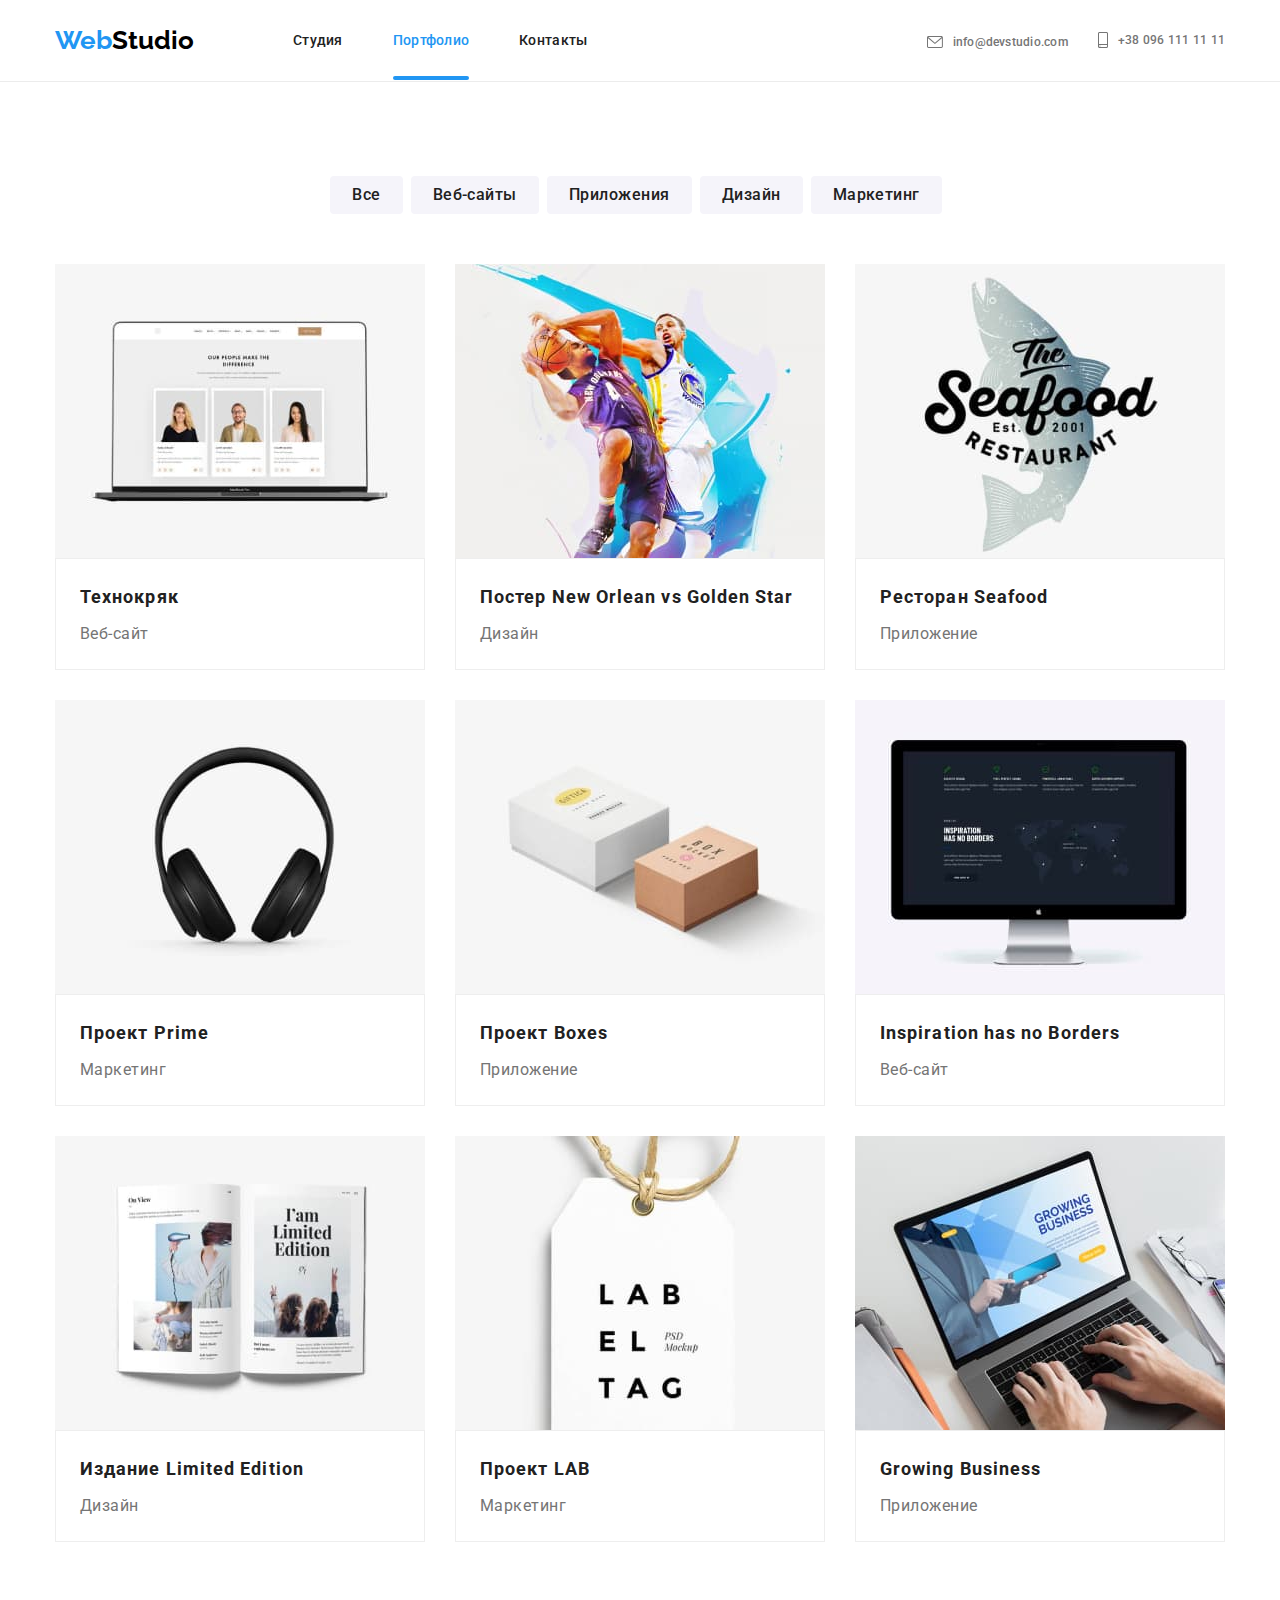
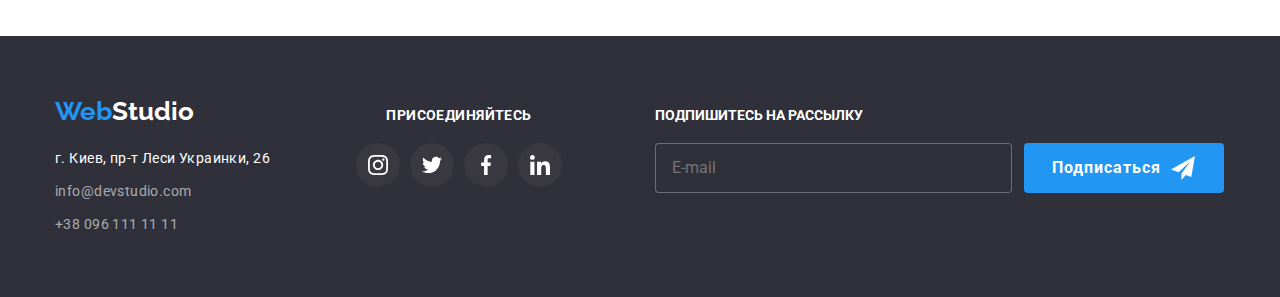
==== commit ec46c442: "heder" ====
--- a/portfolio.html
+++ b/portfolio.html
@@ -15,37 +15,37 @@
 <body>
    <!-- header -->
    <header class="header">                       
-      <div class="conteiner">
-          <nav class="sait-nav"> 
-                <a href="./index.html" class="sait-nav__logo"><span class="sait-nav__logo--web">Web</span>Studio</a>                 
-            <ul class="sait-nav__navigation">
-                <li>
-                    <a href="./index.html" class="sait-nav__link link">Студия</a>
-                </li>                 
-                <li>
-                    <a href="./portfolio.html" class="sait-nav--active link">Портфолио</a>
-                </li>
-                <li>
-                    <a href="" class="sait-nav__link link">Контакты</a>
-                </li>
-            </ul>
-          </nav> 
-            <ul class="sait-nav__contacts">
-                <li >                                      
-                      <a href="mailto:info@devstudio.com" class="sait-nav__mail link" >
-                      <svg class="sait-nav__icon--mail">
-                      <use href="./images/icon/sprite.svg#icon-mail"></use>
-                    </svg>
-                      info@devstudio.com</a>
-                </li>
-                <li>
-                      <a href="tel:+380961111111" class="sait-nav__phone link" >
-                      <svg class="sait-nav__icon--phone">
-                      <use href="./images/icon/sprite.svg#icon-phone"></use>
-                      </svg>
-                      +38 096 111 11 11</a>                   
-                </li>
-            </ul>                
+      <div class="conteiner main-nav">
+         <nav class="sait-nav"> 
+               <a href="./index.html" class="sait-nav__logo"><span class="sait-nav__logo--web">Web</span>Studio</a>                 
+           <ul class="sait-nav__navigation">
+               <li>
+                   <a href="./index.html" class="sait-nav__link link">Студия</a>
+               </li>                 
+               <li>
+                   <a href="./portfolio.html" class="sait-nav--active link">Портфолио</a>
+               </li>
+               <li>
+                   <a href="" class="sait-nav__link link">Контакты</a>
+               </li>
+           </ul>
+         </nav> 
+           <ul class="sait-nav__contacts">
+               <li class="sait-nav__item">                                      
+                     <a href="mailto:info@devstudio.com" class="sait-nav__mail link" >
+                     <svg class="sait-nav__icon--mail">
+                     <use href="./images/icon/sprite.svg#icon-mail"></use>
+                   </svg>
+                     info@devstudio.com</a>
+               </li>
+               <li class="sait-nav__item"> 
+                     <a href="tel:+380961111111" class="sait-nav__phone link" >
+                     <svg class="sait-nav__icon--phone">
+                     <use href="./images/icon/sprite.svg#icon-phone"></use>
+                     </svg>
+                     +38 096 111 11 11</a>                   
+               </li>
+           </ul>  
         </div>    
     </header>
 <main>
--- a/css/main.min.css
+++ b/css/main.min.css
@@ -1 +1 @@
-.html{box-sizing:border-box}*,*::before,*::after{box-sizing:inherit}*{margin:0;padding:0;list-style:none}.conteiner{box-sizing:border-box;width:1200px;margin:0 auto;padding:0 15px}body{font-family:Roboto;font-style:normal;background-color:#fff;color:#757575}a{color:inherit;text-decoration:none;font-family:inherit}address{font-style:inherit}.link{padding-top:32px;padding-bottom:32px;font-style:normal;font-weight:500;font-size:14px;line-height:1.143;letter-spacing:.02em;color:#212121;transition:color 250ms cubic-bezier(0.4, 0, 0.2, 1)}.link:hover,.link:focus{color:#2196f3}img{display:block;max-width:100%;height:auto}.sait-nav__logo{font-family:Raleway;font-weight:bold;font-size:26px;line-height:1.192;text-decoration:none;color:#000;width:145px}.sait-nav__logo--web,.footer-nav__logo--web{color:#2196f3}.footer-nav__logo{font-family:Raleway;font-weight:bold;font-size:26px;line-height:1.192;text-decoration:none;width:145px;color:#fff}.sait-nav{display:flex;align-items:center}.header{border-bottom:1px solid #ececec}.header .conteiner{display:flex;align-items:center}.sait-nav__navigation{display:flex;align-items:center;margin-left:93px}.sait-nav__navigation li:not(:last-child){margin-right:50px}.sait-nav--active{position:relative;color:#2196f3}.sait-nav--active::after{position:absolute;bottom:0;display:block;content:"";width:100%;height:4px;background-color:#2196f3;border-radius:2px;opacity:1;transition:opacity 250ms cubic-bezier(0.4, 0, 0.2, 1)}.sait-nav--active:hover::after{opacity:1;background-color:#2196f3}.sait-nav__contacts{display:flex;align-items:center;margin-left:auto}.sait-nav__contacts li:not(:last-child){margin-right:30px}.sait-nav__mail,.sait-nav__phone{display:flex;align-items:center;font-weight:500;font-size:14px;line-height:1.142;letter-spacing:.02em;color:#757575}.sait-nav__icon--mail{fill:currentColor;width:16px;height:12px;margin-right:10px}.sait-nav__icon--mail:hover,.sait-nav__icon--mail:focus{fill:#2196f3}.sait-nav__icon--phone{width:10px;height:16px;fill:currentColor;margin-right:10px}.sait-nav__icon--phone:hover,.sait-nav__icon--phone:focus{fill:#2196f3}.hero{background-size:cover;padding-bottom:200px;padding-top:200px;max-width:1600px;max-height:600px;margin-left:auto;margin-right:auto;background-image:linear-gradient(to right, rgba(48, 58, 47, 0.4), rgba(47, 48, 58, 0.4)),url(../images/hero.jpg);background-color:#2f303a}.hero__title{font-weight:900;font-size:44px;line-height:1.363;width:696px;text-align:center;letter-spacing:.06em;text-transform:uppercase;color:#fff;margin:0 auto;margin-bottom:30px}.hero__but{margin:0 auto;font-family:Roboto;font-style:normal;font-weight:bold;font-size:16px;line-height:1.875;padding:10px 32px;display:flex;align-items:center;text-align:center;letter-spacing:.06em;background:#2196f3;color:#fff;box-shadow:0px 4px 4px rgba(0,0,0,.15);border-radius:4px;border:none;cursor:pointer}.feature{padding-top:94px}.group__icon{width:70px;height:70px}.gpoup{display:inline-flex;justify-content:center;align-items:center;width:270px;height:120px;background:#f5f4fa;border-radius:4px;margin-bottom:30px}.feature__columns{display:flex}.feature__columns li:not(:last-child){margin-right:30px}.feature__title{font-weight:bold;font-size:14px;line-height:1.172;letter-spacing:.03em;text-transform:uppercase;color:#212121;margin-bottom:10px}.feature__text{width:270px;font-weight:normal;font-size:14px;line-height:1.714;letter-spacing:.03em}.work{padding-bottom:94px;padding-top:94px}.work__title,.team__title,.client__title{font-weight:bold;font-size:36px;line-height:1.167;text-align:center;letter-spacing:.03em;color:#212121;margin-bottom:50px}.work__list{display:flex;justify-content:space-between}.work__box{position:relative}.work__case{position:absolute;display:flex;justify-content:center;align-items:center;bottom:0;width:100%;height:70px;background:rgba(47,48,58,.8)}.work__text{font-weight:bold;font-size:14px;line-height:1.143;text-align:center;letter-spacing:.03em;text-transform:uppercase;color:#fff}.team{background:#f5f4fa;padding-top:94px;padding-bottom:94px}.team__list{display:flex;justify-content:space-between}.team__conteiner{padding:30px 32px}.team__scorecard{background:#fff;box-shadow:0px 1px 3px rgba(0,0,0,.12),0px 1px 1px rgba(0,0,0,.14),0px 2px 1px rgba(0,0,0,.2);border-radius:0px 0px 4px 4px}.team__member{font-weight:500;font-size:16px;line-height:1.188;letter-spacing:.03em;color:#212121;text-align:center}.team__text{font-weight:normal;font-size:16px;line-height:1.187;letter-spacing:.03em;text-align:center;margin-top:10px}.social{margin-top:16px;display:flex;justify-content:center}.social__card{display:flex;justify-content:center;align-items:center}.social__card:not(:last-child){margin-right:10px}.social__ref{display:inline-flex;justify-content:center;align-items:center;fill:#afb1b8;width:44px;height:44px;border-radius:50%;transition:background-color 250ms cubic-bezier(0.4, 0, 0.2, 1),fill 250ms cubic-bezier(0.4, 0, 0.2, 1)}.social__ref:hover,.social__ref:focus{fill:#fff;background-color:#2196f3}.client{padding-top:94px;padding-bottom:94px}.client-list__icon{width:106px;height:60px;align-items:center;border:none}.client-list{display:flex;justify-content:space-between;align-items:center}.client-list--company:not(:last-child){margin-right:30px}.client-list__link{display:flex;justify-content:center;align-items:center;fill:#afb1b8;width:170px;height:92px;border:1px solid #afb1b8;outline:none;transition:border 250ms cubic-bezier(0.4, 0, 0.2, 1),fill 250ms cubic-bezier(0.4, 0, 0.2, 1)}.client-list__link:hover,.client-list__link:focus{fill:#2196f3;border:1px solid #2196f3}.footer .conteiner{display:flex;align-items:baseline;padding-top:60px}.footer{background:#2f303a}.footer-nav{display:flex;flex-direction:column;width:231px;margin-right:70px}.footer-nav__mail{font-weight:normal;font-size:14px;line-height:1.714;letter-spacing:.03em;color:rgba(255,255,255,.6)}.footer-nav__phone{font-weight:normal;font-size:14px;line-height:1.714;letter-spacing:.03em;color:rgba(255,255,255,.6)}.footer-nav__address{margin-top:20px}.footer-nav__contacts{font-weight:normal;font-size:14px;line-height:1.714;letter-spacing:.03em;color:#fff}.footer-nav__list{margin-top:9px}.footer-nav__link{margin-bottom:60px}.footer-join{display:flex;justify-content:center;flex-direction:column}.footer-join__title{text-transform:uppercase;color:#fff;font-weight:bold;font-size:14px;line-height:1.142;letter-spacing:.03em;margin-bottom:20px}.social__icon{width:20px;height:20px}.socialy{display:flex;justify-content:center;align-items:center;margin-bottom:100px}.socialy--list:not(:last-child){margin-right:10px}.socialy__svg{display:inline-flex;justify-content:center;align-items:center;background-color:rgba(153,129,129,.1);fill:#fff;width:44px;height:44px;border-radius:50%;transition:background-color 250ms cubic-bezier(0.4, 0, 0.2, 1),fill 250ms cubic-bezier(0.4, 0, 0.2, 1)}.socialy__svg:hover,.socialy__svg:focus{fill:#fff;background-color:#2196f3}.subscribe{display:flex;justify-content:center;align-items:center;flex-direction:column;margin-left:93px}.subscribe__label{display:flex;justify-content:space-between}.subscribe__title{margin-bottom:20px;text-align:left;align-self:start;font-weight:bold;font-size:14px;line-height:1.143;color:#fff;text-transform:uppercase}.subscribe__email{display:flex;width:358px;height:50px;margin-bottom:94px;padding-left:16px;background-color:#2f303a;color:#fff;outline:none;border:1px solid rgba(255,255,255,.3);box-shadow:rgba(0,0,0,.15);border-radius:4px;transition:border 250ms cubic-bezier(0.4, 0, 0.2, 1)}.subscribe__email:hover,.subscribe__email:focus{border:1px solid #2196f3}.subscribe__btn{display:flex;align-items:center;font-style:normal;font-size:16px;font-weight:bold;line-height:1.875;letter-spacing:.06em;text-align:justify;cursor:pointer;border:none;outline:none;border-radius:4px;background-color:#2196f3;color:#fff;padding-left:28px;margin-left:12px;min-width:200px;height:50px;transition:background-color 250ms cubic-bezier(0.4, 0, 0.2, 1)}.subscribe__icon{display:inline-flex;align-items:center;width:24px;height:24px;margin-left:10px}.portfolio__btn{font-family:Roboto;font-style:normal;font-weight:500;font-size:16px;line-height:1.625;text-align:center;letter-spacing:.03em;background-color:#f5f4fa;color:#212121;padding:6px 22px;cursor:pointer;margin-right:8px;border:none;border-radius:4px;transition:background-color 250ms cubic-bezier(0.4, 0, 0.2, 1),color 250ms cubic-bezier(0.4, 0, 0.2, 1),box-shadow 250ms cubic-bezier(0.4, 0, 0.2, 1)}.portfolio__btn:hover,.portfolio__btn:focus{background-color:#2196f3;color:#fff;box-shadow:0px 3px 1px rgba(0,0,0,.1),0px 1px 2px rgba(0,0,0,.08),0px 2px 2px rgba(0,0,0,.12)}.portfolio{padding-top:94px;padding-bottom:94px}.portfolio__filter{display:flex;justify-content:center;margin-bottom:50px}.project{padding:0;margin:0;display:flex;flex-wrap:wrap;margin-top:-30px;margin-left:-30px}.projekt__choice{flex-basis:calc((100% - 90px) / 3);margin-left:30px;margin-top:30px}.content{text-decoration:none;padding:20px 24px;background-color:#fff;border:1px solid #eee}.card{display:block}.card__activ:hover,.card__activ:focus{box-shadow:0px 1px 1px rgba(0,0,0,.12),0px 4px 4px rgba(0,0,0,.06),1px 4px 6px rgba(0,0,0,.16)}.content__item{font-weight:bold;font-size:18px;line-height:2;letter-spacing:.06em;color:#212121;text-decoration:none}.content__text{font-weight:normal;font-size:16px;line-height:1.875;letter-spacing:.03em;color:#757575;margin-top:4px;text-decoration:none}.card__thumb{position:relative;overflow:hidden}.card__box{position:absolute;width:100%;height:100%;top:0;left:0;width:370px;height:294px;background:rgba(33,150,243,.9);overflow:auto;transform:translateY(100%);transition:transform 250ms cubic-bezier(0.4, 0, 0.2, 1)}.card:hover .card__box{transform:translateY(0)}.card__text{font-size:18px;line-height:1.555;letter-spacing:.03em;margin:63px 24px;color:#fff}.modal{position:fixed;top:0;left:0;width:100%;height:100%;background:rgba(0,0,0,.2)}.modal.is-hidden{opacity:0;pointer-events:none}.modal__content{position:absolute;top:50%;left:50%;transform:translate(-50%, -50%);background:#fff;width:528px;height:581px}.modal__tape{position:absolute;right:8px;top:8px;display:flex;justify-content:center;align-items:center;width:30px;height:30px;border-radius:50%;border:1px solid rgba(0,0,0,.1);cursor:pointer;background-color:#fff}.modal__tape--close{width:15px;height:15px;fill:currentColor}.modal__tape:hover,.modal__tape:focus{border-color:#2196f3;color:#2196f3}.is-hidden{visibility:inherit;opacity:0;pointer-events:none;transition:opacity 500ms cubic-bezier(0.4, 0, 0.2, 1)}.modal{transition:opacity 500ms cubic-bezier(0.4, 0, 0.2, 1)}.modal__group{position:relative;margin-bottom:10px}.modal__form{padding:40px 40px 30px 40px;margin:0}.modal__label{margin-bottom:4px}.modal__title{font-weight:bold;font-size:20px;line-height:1.15;letter-spacing:.03em;text-align:center;margin-bottom:12px;color:#212121}.modal__input{width:390px;height:12px;margin-top:4px;padding:12px 12px 12px 42px;font:inherit;border-radius:3px;border:2px solid rgba(33,33,33,.2);outline:none;transition:border 250ms cubic-bezier(0.4, 0, 0.2, 1)}.modal__input:hover,.modal__input:focus{border:2px solid #2196f3}.modal__input:hover+.modal__icon,.modal__input:focus+.modal__icon{fill:#2196f3}.modal__icon{position:absolute;display:inline-block;width:18px;height:18px;fill:#212121;top:50%;left:15px;transition:transform 250ms cubic-bezier(0.4, 0, 0.2, 1)}.modal__textarea{display:block;width:448px;height:120px;box-sizing:border-box;resize:none;padding:12px 16px 12px 16px;margin-top:4px;border:none;outline:2px solid rgba(33,33,33,.2)}.modal__textarea:hover,.modal__textarea:focus{border:2px solid #2196f3}.modal__polisy{display:flex;align-items:center;flex-direction:row}.modal__checkbox{-webkit-appearance:none;-moz-appearance:none;appearance:none}.modal__checkbox:hover+.modal__icon--check,.modal__checkbox:focus+.modal__icon--check{border:1px solid #2196f3;border-radius:2px}.modal__checkbox:checked+.modal__icon--check{background-image:url("../images/icon/check.svg");background-color:#2196f3;background-repeat:no-repeat;background-position:center;background-origin:border-box}.modal__icon--check{display:inline-block;width:400px;width:15px;height:15px;border:1px solid #212121;border-radius:2px;margin-right:9px;margin-left:14px}.modal__consent{display:flex;align-items:center;font-size:14px;line-height:1.71;color:#757575}.modal__contract{font-size:14px;line-height:1.714;letter-spacing:.03em;color:#2196f3;text-decoration:underline}.modal__btn{font-size:16px;line-height:1.875;letter-spacing:.06em;text-align:center;cursor:pointer;border-radius:4px;background-color:#2196f3;color:#fff;padding:10px 55px;margin-top:30px;margin-bottom:8px;border:none}.modal__button--wrapper{display:flex;justify-content:center}/*# sourceMappingURL=main.min.css.map */+.html{box-sizing:border-box}*,*::before,*::after{box-sizing:inherit}*{margin:0;padding:0;list-style:none}.conteiner{box-sizing:border-box;width:100%;margin:0 auto;padding:0 15px}@media screen and (min-width: 480px){.conteiner{max-width:480px}}@media screen and (min-width: 768px){.conteiner{max-width:768px}}@media screen and (min-width: 1200px){.conteiner{max-width:1200px}}body{font-family:Roboto;font-style:normal;background-color:#fff;color:#757575}a{color:inherit;text-decoration:none;font-family:inherit}address{font-style:inherit}.link{font-style:normal;font-weight:500;font-size:14px;line-height:1.143;letter-spacing:.02em;color:#212121;transition:color 250ms cubic-bezier(0.4, 0, 0.2, 1)}.link:hover,.link:focus{color:#2196f3}img{display:block;max-width:100%;height:auto}.sait-nav__logo{font-family:Raleway;font-weight:bold;font-size:26px;line-height:1.192;text-decoration:none;color:#000;width:145px;padding-top:16px;padding-bottom:16px}.sait-nav__logo--web,.footer-nav__logo--web{color:#2196f3}.footer-nav__logo{font-family:Raleway;font-weight:bold;font-size:26px;line-height:1.192;text-decoration:none;width:145px;color:#fff}.sait-nav{display:flex;align-items:center}.main-nav{display:flex;align-items:center;justify-content:space-between}.header{border-bottom:1px solid #ececec}@media screen and (min-width: 768px){.header .conteiner{display:flex;align-items:center}}.sait-nav__navigation{display:none}@media screen and (min-width: 768px){.sait-nav__navigation{display:flex;align-items:center;margin-left:88px}}@media screen and (min-width: 1200px){.sait-nav__navigation{margin-left:93px}}.sait-nav__navigation li:not(:last-child){margin-right:50px}.sait-nav--active{position:relative;color:#2196f3;padding-bottom:32px}.sait-nav--active::after{position:absolute;bottom:0;display:block;content:"";width:100%;height:4px;background-color:#2196f3;border-radius:2px;opacity:1;transition:opacity 250ms cubic-bezier(0.4, 0, 0.2, 1)}.sait-nav--active:hover::after{opacity:1;background-color:#2196f3}.sait-nav__contacts{display:none}@media screen and (min-width: 768px){.sait-nav__contacts{display:flex;flex-direction:column;justify-content:flex-start;align-items:flex-start;margin-left:80px;padding-top:21px;padding-bottom:21px}}@media screen and (min-width: 1200px){.sait-nav__contacts{display:flex;flex-direction:row;align-items:baseline;padding-top:32px;padding-bottom:32px}}@media screen and (min-width: 1200px){.sait-nav__contacts .sait-nav__item:not(:last-child){margin-right:30px}}.sait-nav__item:not(:last-child){margin-bottom:10px}@media screen and (min-width: 1200px){.sait-nav__item:not(:last-child){margin-bottom:0px}}.sait-nav__mail,.sait-nav__phone{display:flex;align-items:center;font-weight:500;font-size:12px;line-height:1.166;letter-spacing:.02em;color:#757575}.sait-nav__icon--mail{fill:currentColor;width:16px;height:12px;margin-right:10px}.sait-nav__icon--mail:hover,.sait-nav__icon--mail:focus{fill:#2196f3}.sait-nav__icon--phone{width:10px;height:16px;fill:currentColor;margin-right:10px}.sait-nav__icon--phone:hover,.sait-nav__icon--phone:focus{fill:#2196f3}.hero{background-size:cover;padding-bottom:200px;padding-top:200px;max-width:1600px;max-height:600px;margin-left:auto;margin-right:auto;background-image:linear-gradient(to right, rgba(48, 58, 47, 0.4), rgba(47, 48, 58, 0.4)),url(../images/hero.jpg);background-color:#2f303a}.hero__title{font-weight:900;font-size:44px;line-height:1.363;width:696px;text-align:center;letter-spacing:.06em;text-transform:uppercase;color:#fff;margin:0 auto;margin-bottom:30px}.hero__but{margin:0 auto;font-family:Roboto;font-style:normal;font-weight:bold;font-size:16px;line-height:1.875;padding:10px 32px;display:flex;align-items:center;text-align:center;letter-spacing:.06em;background:#2196f3;color:#fff;box-shadow:0px 4px 4px rgba(0,0,0,.15);border-radius:4px;border:none;cursor:pointer}.feature{padding-top:60px}@media screen and (min-width: 1200px){.feature{padding-top:94px}}.group__icon{width:70px;height:70px}.group{display:inline-flex;justify-content:center;align-items:center;width:100%;height:120px;background:#f5f4fa;border-radius:4px;margin-bottom:30px}.feature__columns{margin-bottom:-30px}@media screen and (min-width: 768px){.feature__columns{display:flex;flex-wrap:wrap;margin-left:-30px}}.feature__columns .feature__item{width:100%;margin-bottom:30px}@media screen and (min-width: 768px){.feature__columns .feature__item{flex-basis:calc((100% - 60px) / 2);margin-left:30px}}@media screen and (min-width: 1200px){.feature__columns .feature__item{flex-basis:calc((100% - 120px) / 4)}}.feature__title{font-weight:bold;font-size:14px;text-align:center;line-height:1.172;letter-spacing:.03em;text-transform:uppercase;color:#212121;margin-bottom:10px}@media screen and (min-width: 768px){.feature__title{text-align:left}}.feature__text{width:100%;font-weight:normal;font-size:14px;line-height:1.714;letter-spacing:.03em}.work{padding-bottom:94px;padding-top:94px}.work__title,.team__title,.client__title{font-weight:bold;font-size:36px;line-height:1.167;text-align:center;letter-spacing:.03em;color:#212121;margin-bottom:50px}.work__list{display:flex;justify-content:space-between}.work__box{position:relative}.work__case{position:absolute;display:flex;justify-content:center;align-items:center;bottom:0;width:100%;height:70px;background:rgba(47,48,58,.8)}.work__text{font-weight:bold;font-size:14px;line-height:1.143;text-align:center;letter-spacing:.03em;text-transform:uppercase;color:#fff}.team{background:#f5f4fa;padding-top:94px;padding-bottom:94px}.team__list{display:flex;justify-content:space-between}.team__conteiner{padding:30px 32px}.team__scorecard{background:#fff;box-shadow:0px 1px 3px rgba(0,0,0,.12),0px 1px 1px rgba(0,0,0,.14),0px 2px 1px rgba(0,0,0,.2);border-radius:0px 0px 4px 4px}.team__member{font-weight:500;font-size:16px;line-height:1.188;letter-spacing:.03em;color:#212121;text-align:center}.team__text{font-weight:normal;font-size:16px;line-height:1.187;letter-spacing:.03em;text-align:center;margin-top:10px}.social{margin-top:16px;display:flex;justify-content:center}.social__card{display:flex;justify-content:center;align-items:center}.social__card:not(:last-child){margin-right:10px}.social__ref{display:inline-flex;justify-content:center;align-items:center;fill:#afb1b8;width:44px;height:44px;border-radius:50%;transition:background-color 250ms cubic-bezier(0.4, 0, 0.2, 1),fill 250ms cubic-bezier(0.4, 0, 0.2, 1)}.social__ref:hover,.social__ref:focus{fill:#fff;background-color:#2196f3}.client{padding-top:94px;padding-bottom:94px}.client-list__icon{width:106px;height:60px;align-items:center;border:none}.client-list{display:flex;justify-content:space-between;align-items:center}.client-list--company:not(:last-child){margin-right:30px}.client-list__link{display:flex;justify-content:center;align-items:center;fill:#afb1b8;width:170px;height:92px;border:1px solid #afb1b8;outline:none;transition:border 250ms cubic-bezier(0.4, 0, 0.2, 1),fill 250ms cubic-bezier(0.4, 0, 0.2, 1)}.client-list__link:hover,.client-list__link:focus{fill:#2196f3;border:1px solid #2196f3}.footer{display:flex;flex-wrap:wrap;align-items:baseline;padding-top:60px}@media screen and (min-width: 1200px){.footer .conteiner{display:flex;align-items:baseline}}.footer{background:#2f303a}.conteiner-nav{display:flex;flex-direction:column;justify-content:center;align-items:center}@media screen and (min-width: 768px){.conteiner-nav{flex-direction:row;margin:0 auto}}@media screen and (min-width: 1200px){.conteiner-nav{justify-content:flex-start;align-items:baseline}}.footer-nav{display:flex;flex-direction:column;align-items:center;width:231px;margin:0 auto}@media screen and (min-width: 768px){.footer-nav{margin-right:165px;margin-left:auto}}@media screen and (min-width: 1200px){.footer-nav{display:flex;flex-direction:column;align-items:flex-start;width:231px;margin-right:70px;margin-left:0}}.footer-nav__mail{font-weight:normal;font-size:14px;line-height:1.714;letter-spacing:.03em;color:rgba(255,255,255,.6)}.footer-nav__phone{font-weight:normal;font-size:14px;line-height:1.714;letter-spacing:.03em;color:rgba(255,255,255,.6)}.footer-nav__address{margin-top:20px}.footer-nav__contacts{font-weight:normal;font-size:14px;line-height:1.714;letter-spacing:.03em;color:#fff}.footer-nav__list{margin-top:9px}.footer-nav__link{margin-bottom:60px}.footer-join{display:flex;align-items:center;flex-direction:column}@media screen and (min-width: 768px){.footer-join{margin-right:auto}}@media screen and (min-width: 1200px){.footer-join{justify-content:center;margin-right:0}}.footer-join__title{text-transform:uppercase;color:#fff;font-weight:bold;font-size:14px;line-height:1.142;letter-spacing:.03em;margin-bottom:20px}.social__icon{width:20px;height:20px}.socialy{display:flex;justify-content:center;align-items:center;margin-bottom:100px}.socialy--list:not(:last-child){margin-right:10px}.socialy__svg{display:inline-flex;justify-content:center;align-items:center;background-color:rgba(153,129,129,.1);fill:#fff;width:44px;height:44px;border-radius:50%;transition:background-color 250ms cubic-bezier(0.4, 0, 0.2, 1),fill 250ms cubic-bezier(0.4, 0, 0.2, 1)}.socialy__svg:hover,.socialy__svg:focus{fill:#fff;background-color:#2196f3}.subscribe{display:flex;justify-content:center;align-items:center;flex-direction:column}@media screen and (min-width: 1200px){.subscribe{margin-left:93px}}.subscribe__label{display:flex;flex-wrap:wrap;align-items:center;justify-content:center}@media screen and (min-width: 1200px){.subscribe__label{justify-content:space-between;align-items:baseline}}.subscribe__title{margin-bottom:20px;text-align:center;align-self:start;font-weight:bold;font-size:14px;line-height:1.143;color:#fff;text-transform:uppercase}@media screen and (min-width: 1200px){.subscribe__title{text-align:left}}.subscribe__email{display:flex;width:90vw;height:50px;margin-bottom:20px;padding-left:16px;background-color:#2f303a;color:#fff;outline:none;border:1px solid rgba(255,255,255,.3);box-shadow:rgba(0,0,0,.15);border-radius:4px;transition:border 250ms cubic-bezier(0.4, 0, 0.2, 1)}.subscribe__email:hover,.subscribe__email:focus{border:1px solid #2196f3}@media screen and (min-width: 768px){.subscribe__email{width:80vw}}@media screen and (min-width: 1200px){.subscribe__email{width:357px}}.subscribe__btn{display:flex;align-items:center;font-style:normal;font-size:16px;font-weight:bold;line-height:1.875;letter-spacing:.06em;text-align:justify;cursor:pointer;border:none;outline:none;border-radius:4px;background-color:#2196f3;color:#fff;padding-left:28px;margin-left:12px;min-width:200px;height:50px;transition:background-color 250ms cubic-bezier(0.4, 0, 0.2, 1);margin-bottom:60px}.subscribe__icon{display:inline-flex;align-items:center;width:24px;height:24px;margin-left:10px}.portfolio__btn{font-family:Roboto;font-style:normal;font-weight:500;font-size:16px;line-height:1.625;text-align:center;letter-spacing:.03em;background-color:#f5f4fa;color:#212121;padding:6px 22px;cursor:pointer;margin-right:8px;border:none;border-radius:4px;transition:background-color 250ms cubic-bezier(0.4, 0, 0.2, 1),color 250ms cubic-bezier(0.4, 0, 0.2, 1),box-shadow 250ms cubic-bezier(0.4, 0, 0.2, 1)}.portfolio__btn:hover,.portfolio__btn:focus{background-color:#2196f3;color:#fff;box-shadow:0px 3px 1px rgba(0,0,0,.1),0px 1px 2px rgba(0,0,0,.08),0px 2px 2px rgba(0,0,0,.12)}.portfolio{padding-top:94px;padding-bottom:94px}.portfolio__filter{display:flex;justify-content:center;margin-bottom:50px}.project{padding:0;margin:0;display:flex;flex-wrap:wrap;margin-top:-30px;margin-left:-30px}.projekt__choice{flex-basis:calc((100% - 90px) / 3);margin-left:30px;margin-top:30px}.content{text-decoration:none;padding:20px 24px;background-color:#fff;border:1px solid #eee}.card{display:block}.card__activ:hover,.card__activ:focus{box-shadow:0px 1px 1px rgba(0,0,0,.12),0px 4px 4px rgba(0,0,0,.06),1px 4px 6px rgba(0,0,0,.16)}.content__item{font-weight:bold;font-size:18px;line-height:2;letter-spacing:.06em;color:#212121;text-decoration:none}.content__text{font-weight:normal;font-size:16px;line-height:1.875;letter-spacing:.03em;color:#757575;margin-top:4px;text-decoration:none}.card__thumb{position:relative;overflow:hidden}.card__box{position:absolute;width:100%;height:100%;top:0;left:0;width:370px;height:294px;background:rgba(33,150,243,.9);overflow:auto;transform:translateY(100%);transition:transform 250ms cubic-bezier(0.4, 0, 0.2, 1)}.card:hover .card__box{transform:translateY(0)}.card__text{font-size:18px;line-height:1.555;letter-spacing:.03em;margin:63px 24px;color:#fff}.modal{position:fixed;top:0;left:0;width:100%;height:100%;background:rgba(0,0,0,.2)}.modal.is-hidden{opacity:0;pointer-events:none}.modal__content{position:absolute;top:50%;left:50%;transform:translate(-50%, -50%);background:#fff;width:528px;height:581px}.modal__tape{position:absolute;right:8px;top:8px;display:flex;justify-content:center;align-items:center;width:30px;height:30px;border-radius:50%;border:1px solid rgba(0,0,0,.1);cursor:pointer;background-color:#fff}.modal__tape--close{width:15px;height:15px;fill:currentColor}.modal__tape:hover,.modal__tape:focus{border-color:#2196f3;color:#2196f3}.is-hidden{visibility:inherit;opacity:0;pointer-events:none;transition:opacity 500ms cubic-bezier(0.4, 0, 0.2, 1)}.modal{transition:opacity 500ms cubic-bezier(0.4, 0, 0.2, 1)}.modal__group{position:relative;margin-bottom:10px}.modal__form{padding:40px 40px 30px 40px;margin:0}.modal__label{margin-bottom:4px}.modal__title{font-weight:bold;font-size:20px;line-height:1.15;letter-spacing:.03em;text-align:center;margin-bottom:12px;color:#212121}.modal__input{width:390px;height:12px;margin-top:4px;padding:12px 12px 12px 42px;font:inherit;border-radius:3px;border:2px solid rgba(33,33,33,.2);outline:none;transition:border 250ms cubic-bezier(0.4, 0, 0.2, 1)}.modal__input:hover,.modal__input:focus{border:2px solid #2196f3}.modal__input:hover+.modal__icon,.modal__input:focus+.modal__icon{fill:#2196f3}.modal__icon{position:absolute;display:inline-block;width:18px;height:18px;fill:#212121;top:50%;left:15px;transition:transform 250ms cubic-bezier(0.4, 0, 0.2, 1)}.modal__textarea{display:block;width:448px;height:120px;box-sizing:border-box;resize:none;padding:12px 16px 12px 16px;margin-top:4px;border:none;outline:2px solid rgba(33,33,33,.2)}.modal__textarea:hover,.modal__textarea:focus{border:2px solid #2196f3}.modal__polisy{display:flex;align-items:center;flex-direction:row}.modal__checkbox{-webkit-appearance:none;-moz-appearance:none;appearance:none}.modal__checkbox:hover+.modal__icon--check,.modal__checkbox:focus+.modal__icon--check{border:1px solid #2196f3;border-radius:2px}.modal__checkbox:checked+.modal__icon--check{background-image:url("../images/icon/check.svg");background-color:#2196f3;background-repeat:no-repeat;background-position:center;background-origin:border-box}.modal__icon--check{display:inline-block;width:400px;width:15px;height:15px;border:1px solid #212121;border-radius:2px;margin-right:9px;margin-left:14px}.modal__consent{display:flex;align-items:center;font-size:14px;line-height:1.71;color:#757575}.modal__contract{font-size:14px;line-height:1.714;letter-spacing:.03em;color:#2196f3;text-decoration:underline}.modal__btn{font-size:16px;line-height:1.875;letter-spacing:.06em;text-align:center;cursor:pointer;border-radius:4px;background-color:#2196f3;color:#fff;padding:10px 55px;margin-top:30px;margin-bottom:8px;border:none}.modal__button--wrapper{display:flex;justify-content:center}.menu-container{position:absolute;background-color:#fff;top:0;width:100vw;height:100vh}.menu-container .conteiner-mobile{position:relative;padding-top:48px;padding-left:40px;display:flex;flex-direction:column;justify-content:space-between;height:90%}.menu-container .menu-close{position:absolute;right:20px;top:12px}.menu-close,.menu-open{border:none;background-color:transparent;outline:none}.menu-close:hover,.menu-close:focus,.menu-open:hover,.menu-open:focus{fill:#2196f3}@media screen and (min-width: 767px){.menu-close,.menu-open{display:none}}.mobale-social__list{display:flex;justify-content:start;padding-top:64px;margin-left:auto}.mobale-social__list .mobale-social__link{font-size:3.2vw;border-right:2px solid rgba(33,33,33,.2);padding-top:0;padding-bottom:0;padding-left:10px;padding-right:10px}.mobale-social__list .mobale-social__link:hover,.mobale-social__list .mobale-social__link:focus{color:#2196f3}.mobale-contakt__list{padding-left:10px}.mobale-contakt__list .mobale-contakt__phone{font-size:8vw}.mobale-contakt__list .mobale-contakt__mail{font-size:5vw}.mobail-menu__item:not(:last-child){margin-bottom:32px}.mobail-menu__link{font-size:40px;line-height:1.175;letter-spacing:.02em}.mobale-contakt__item:not(:last-child){margin-bottom:32px}.menu-container.is-hidden{opacity:0;pointer-events:none}/*# sourceMappingURL=main.min.css.map */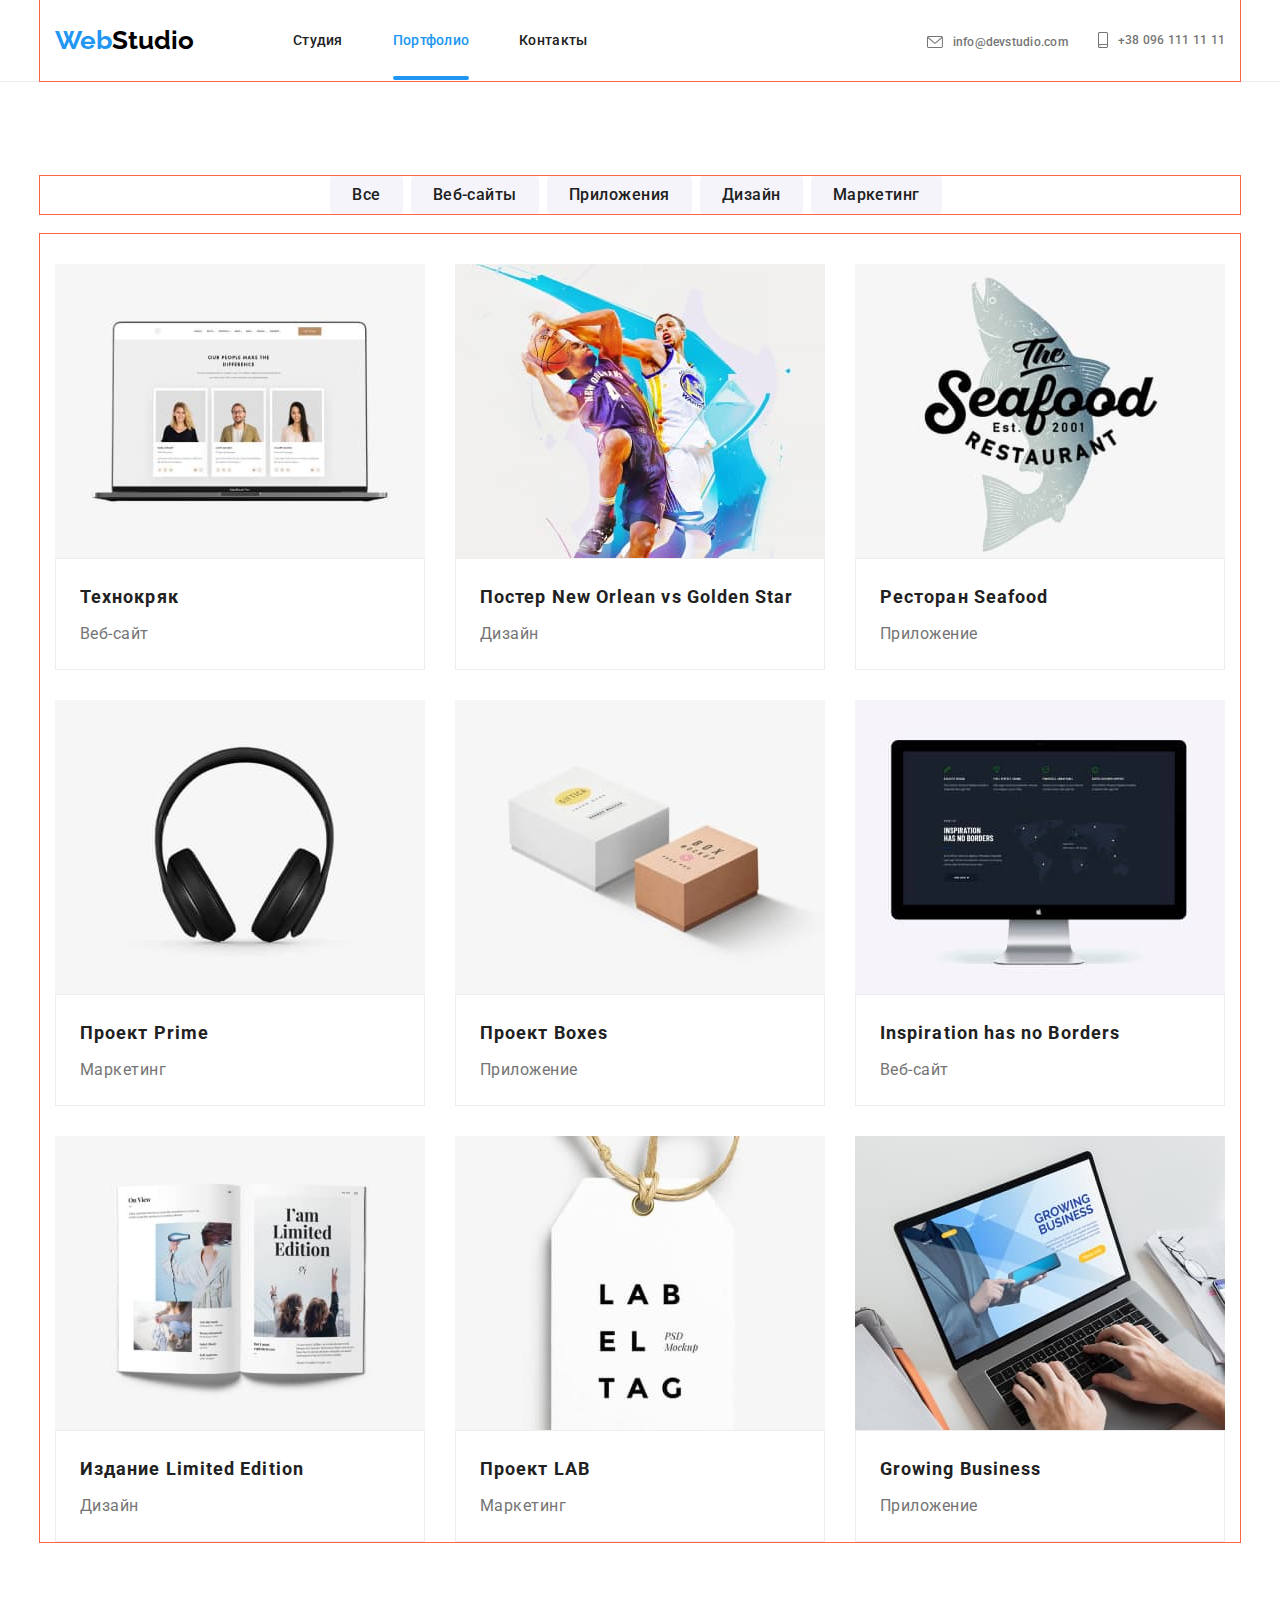
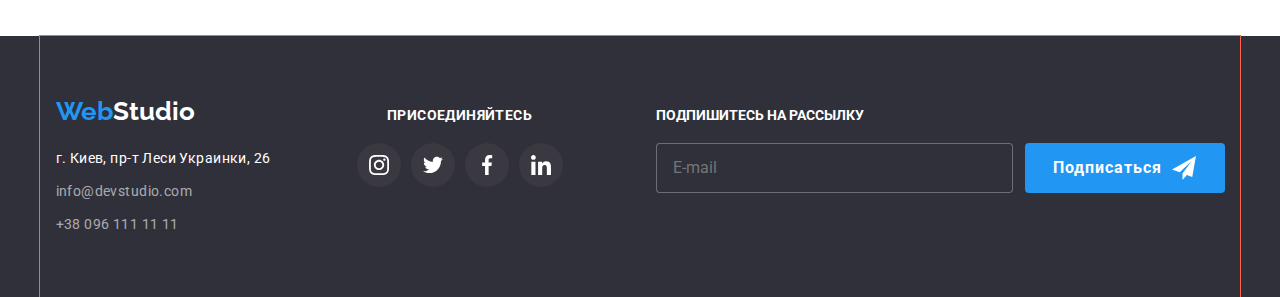
==== commit ffb48f4e: "correction" ====
--- a/portfolio.html
+++ b/portfolio.html
@@ -226,6 +226,7 @@
    <!-- Контакты -->
    <footer class="footer"> 
       <div class="conteiner">
+        <div class="conteiner-nav">
         <div class="footer-nav">       
         <a href="./index.html" class="footer-nav__logo"><span class="footer-nav__logo--web">Web</span>Studio</a>                             
           <address class="footer-nav__address"> 
@@ -272,10 +273,12 @@
             </a>
               </li>
             </ul>         
-          </div>         
+          </div>  
+        </div>   
             <div class="subscribe">
-              <h3 class="subscribe__title">Подпишитесь на рассылку</h3>             
-              <form>
+                           
+              <form >
+                <h3 class="subscribe__title">Подпишитесь на рассылку</h3>
                 <label class="subscribe__label">
                 <input type="email" name="email" class="subscribe__email" placeholder="E-mail">
                 <button type="submit" class="subscribe__btn">Подписаться
@@ -285,6 +288,7 @@
                 </button>
               </label> 
               </form>
+              
               </div>          
       </div>                
     </footer>
--- a/css/main.min.css
+++ b/css/main.min.css
@@ -1 +1 @@
-.html{box-sizing:border-box}*,*::before,*::after{box-sizing:inherit}*{margin:0;padding:0;list-style:none}.conteiner{box-sizing:border-box;width:100%;margin:0 auto;padding:0 15px}@media screen and (min-width: 480px){.conteiner{max-width:480px}}@media screen and (min-width: 768px){.conteiner{max-width:768px}}@media screen and (min-width: 1200px){.conteiner{max-width:1200px}}body{font-family:Roboto;font-style:normal;background-color:#fff;color:#757575}a{color:inherit;text-decoration:none;font-family:inherit}address{font-style:inherit}.link{font-style:normal;font-weight:500;font-size:14px;line-height:1.143;letter-spacing:.02em;color:#212121;transition:color 250ms cubic-bezier(0.4, 0, 0.2, 1)}.link:hover,.link:focus{color:#2196f3}img{display:block;max-width:100%;height:auto}.sait-nav__logo{font-family:Raleway;font-weight:bold;font-size:26px;line-height:1.192;text-decoration:none;color:#000;width:145px;padding-top:16px;padding-bottom:16px}.sait-nav__logo--web,.footer-nav__logo--web{color:#2196f3}.footer-nav__logo{font-family:Raleway;font-weight:bold;font-size:26px;line-height:1.192;text-decoration:none;width:145px;color:#fff}.sait-nav{display:flex;align-items:center}.main-nav{display:flex;align-items:center;justify-content:space-between}.header{border-bottom:1px solid #ececec}@media screen and (min-width: 768px){.header .conteiner{display:flex;align-items:center}}.sait-nav__navigation{display:none}@media screen and (min-width: 768px){.sait-nav__navigation{display:flex;align-items:center;margin-left:88px}}@media screen and (min-width: 1200px){.sait-nav__navigation{margin-left:93px}}.sait-nav__navigation li:not(:last-child){margin-right:50px}.sait-nav--active{position:relative;color:#2196f3;padding-bottom:32px}.sait-nav--active::after{position:absolute;bottom:0;display:block;content:"";width:100%;height:4px;background-color:#2196f3;border-radius:2px;opacity:1;transition:opacity 250ms cubic-bezier(0.4, 0, 0.2, 1)}.sait-nav--active:hover::after{opacity:1;background-color:#2196f3}.sait-nav__contacts{display:none}@media screen and (min-width: 768px){.sait-nav__contacts{display:flex;flex-direction:column;justify-content:flex-start;align-items:flex-start;margin-left:80px;padding-top:21px;padding-bottom:21px}}@media screen and (min-width: 1200px){.sait-nav__contacts{display:flex;flex-direction:row;align-items:baseline;padding-top:32px;padding-bottom:32px}}@media screen and (min-width: 1200px){.sait-nav__contacts .sait-nav__item:not(:last-child){margin-right:30px}}.sait-nav__item:not(:last-child){margin-bottom:10px}@media screen and (min-width: 1200px){.sait-nav__item:not(:last-child){margin-bottom:0px}}.sait-nav__mail,.sait-nav__phone{display:flex;align-items:center;font-weight:500;font-size:12px;line-height:1.166;letter-spacing:.02em;color:#757575}.sait-nav__icon--mail{fill:currentColor;width:16px;height:12px;margin-right:10px}.sait-nav__icon--mail:hover,.sait-nav__icon--mail:focus{fill:#2196f3}.sait-nav__icon--phone{width:10px;height:16px;fill:currentColor;margin-right:10px}.sait-nav__icon--phone:hover,.sait-nav__icon--phone:focus{fill:#2196f3}.hero{background-size:cover;padding-bottom:200px;padding-top:200px;max-width:1600px;max-height:600px;margin-left:auto;margin-right:auto;background-image:linear-gradient(to right, rgba(48, 58, 47, 0.4), rgba(47, 48, 58, 0.4)),url(../images/hero.jpg);background-color:#2f303a}.hero__title{font-weight:900;font-size:44px;line-height:1.363;width:696px;text-align:center;letter-spacing:.06em;text-transform:uppercase;color:#fff;margin:0 auto;margin-bottom:30px}.hero__but{margin:0 auto;font-family:Roboto;font-style:normal;font-weight:bold;font-size:16px;line-height:1.875;padding:10px 32px;display:flex;align-items:center;text-align:center;letter-spacing:.06em;background:#2196f3;color:#fff;box-shadow:0px 4px 4px rgba(0,0,0,.15);border-radius:4px;border:none;cursor:pointer}.feature{padding-top:60px}@media screen and (min-width: 1200px){.feature{padding-top:94px}}.group__icon{width:70px;height:70px}.group{display:inline-flex;justify-content:center;align-items:center;width:100%;height:120px;background:#f5f4fa;border-radius:4px;margin-bottom:30px}.feature__columns{margin-bottom:-30px}@media screen and (min-width: 768px){.feature__columns{display:flex;flex-wrap:wrap;margin-left:-30px}}.feature__columns .feature__item{width:100%;margin-bottom:30px}@media screen and (min-width: 768px){.feature__columns .feature__item{flex-basis:calc((100% - 60px) / 2);margin-left:30px}}@media screen and (min-width: 1200px){.feature__columns .feature__item{flex-basis:calc((100% - 120px) / 4)}}.feature__title{font-weight:bold;font-size:14px;text-align:center;line-height:1.172;letter-spacing:.03em;text-transform:uppercase;color:#212121;margin-bottom:10px}@media screen and (min-width: 768px){.feature__title{text-align:left}}.feature__text{width:100%;font-weight:normal;font-size:14px;line-height:1.714;letter-spacing:.03em}.work{padding-bottom:94px;padding-top:94px}.work__title,.team__title,.client__title{font-weight:bold;font-size:36px;line-height:1.167;text-align:center;letter-spacing:.03em;color:#212121;margin-bottom:50px}.work__list{display:flex;justify-content:space-between}.work__box{position:relative}.work__case{position:absolute;display:flex;justify-content:center;align-items:center;bottom:0;width:100%;height:70px;background:rgba(47,48,58,.8)}.work__text{font-weight:bold;font-size:14px;line-height:1.143;text-align:center;letter-spacing:.03em;text-transform:uppercase;color:#fff}.team{background:#f5f4fa;padding-top:94px;padding-bottom:94px}.team__list{display:flex;justify-content:space-between}.team__conteiner{padding:30px 32px}.team__scorecard{background:#fff;box-shadow:0px 1px 3px rgba(0,0,0,.12),0px 1px 1px rgba(0,0,0,.14),0px 2px 1px rgba(0,0,0,.2);border-radius:0px 0px 4px 4px}.team__member{font-weight:500;font-size:16px;line-height:1.188;letter-spacing:.03em;color:#212121;text-align:center}.team__text{font-weight:normal;font-size:16px;line-height:1.187;letter-spacing:.03em;text-align:center;margin-top:10px}.social{margin-top:16px;display:flex;justify-content:center}.social__card{display:flex;justify-content:center;align-items:center}.social__card:not(:last-child){margin-right:10px}.social__ref{display:inline-flex;justify-content:center;align-items:center;fill:#afb1b8;width:44px;height:44px;border-radius:50%;transition:background-color 250ms cubic-bezier(0.4, 0, 0.2, 1),fill 250ms cubic-bezier(0.4, 0, 0.2, 1)}.social__ref:hover,.social__ref:focus{fill:#fff;background-color:#2196f3}.client{padding-top:94px;padding-bottom:94px}.client-list__icon{width:106px;height:60px;align-items:center;border:none}.client-list{display:flex;justify-content:space-between;align-items:center}.client-list--company:not(:last-child){margin-right:30px}.client-list__link{display:flex;justify-content:center;align-items:center;fill:#afb1b8;width:170px;height:92px;border:1px solid #afb1b8;outline:none;transition:border 250ms cubic-bezier(0.4, 0, 0.2, 1),fill 250ms cubic-bezier(0.4, 0, 0.2, 1)}.client-list__link:hover,.client-list__link:focus{fill:#2196f3;border:1px solid #2196f3}.footer{display:flex;flex-wrap:wrap;align-items:baseline;padding-top:60px}@media screen and (min-width: 1200px){.footer .conteiner{display:flex;align-items:baseline}}.footer{background:#2f303a}.conteiner-nav{display:flex;flex-direction:column;justify-content:center;align-items:center}@media screen and (min-width: 768px){.conteiner-nav{flex-direction:row;margin:0 auto}}@media screen and (min-width: 1200px){.conteiner-nav{justify-content:flex-start;align-items:baseline}}.footer-nav{display:flex;flex-direction:column;align-items:center;width:231px;margin:0 auto}@media screen and (min-width: 768px){.footer-nav{margin-right:165px;margin-left:auto}}@media screen and (min-width: 1200px){.footer-nav{display:flex;flex-direction:column;align-items:flex-start;width:231px;margin-right:70px;margin-left:0}}.footer-nav__mail{font-weight:normal;font-size:14px;line-height:1.714;letter-spacing:.03em;color:rgba(255,255,255,.6)}.footer-nav__phone{font-weight:normal;font-size:14px;line-height:1.714;letter-spacing:.03em;color:rgba(255,255,255,.6)}.footer-nav__address{margin-top:20px}.footer-nav__contacts{font-weight:normal;font-size:14px;line-height:1.714;letter-spacing:.03em;color:#fff}.footer-nav__list{margin-top:9px}.footer-nav__link{margin-bottom:60px}.footer-join{display:flex;align-items:center;flex-direction:column}@media screen and (min-width: 768px){.footer-join{margin-right:auto}}@media screen and (min-width: 1200px){.footer-join{justify-content:center;margin-right:0}}.footer-join__title{text-transform:uppercase;color:#fff;font-weight:bold;font-size:14px;line-height:1.142;letter-spacing:.03em;margin-bottom:20px}.social__icon{width:20px;height:20px}.socialy{display:flex;justify-content:center;align-items:center;margin-bottom:100px}.socialy--list:not(:last-child){margin-right:10px}.socialy__svg{display:inline-flex;justify-content:center;align-items:center;background-color:rgba(153,129,129,.1);fill:#fff;width:44px;height:44px;border-radius:50%;transition:background-color 250ms cubic-bezier(0.4, 0, 0.2, 1),fill 250ms cubic-bezier(0.4, 0, 0.2, 1)}.socialy__svg:hover,.socialy__svg:focus{fill:#fff;background-color:#2196f3}.subscribe{display:flex;justify-content:center;align-items:center;flex-direction:column}@media screen and (min-width: 1200px){.subscribe{margin-left:93px}}.subscribe__label{display:flex;flex-wrap:wrap;align-items:center;justify-content:center}@media screen and (min-width: 1200px){.subscribe__label{justify-content:space-between;align-items:baseline}}.subscribe__title{margin-bottom:20px;text-align:center;align-self:start;font-weight:bold;font-size:14px;line-height:1.143;color:#fff;text-transform:uppercase}@media screen and (min-width: 1200px){.subscribe__title{text-align:left}}.subscribe__email{display:flex;width:90vw;height:50px;margin-bottom:20px;padding-left:16px;background-color:#2f303a;color:#fff;outline:none;border:1px solid rgba(255,255,255,.3);box-shadow:rgba(0,0,0,.15);border-radius:4px;transition:border 250ms cubic-bezier(0.4, 0, 0.2, 1)}.subscribe__email:hover,.subscribe__email:focus{border:1px solid #2196f3}@media screen and (min-width: 768px){.subscribe__email{width:80vw}}@media screen and (min-width: 1200px){.subscribe__email{width:357px}}.subscribe__btn{display:flex;align-items:center;font-style:normal;font-size:16px;font-weight:bold;line-height:1.875;letter-spacing:.06em;text-align:justify;cursor:pointer;border:none;outline:none;border-radius:4px;background-color:#2196f3;color:#fff;padding-left:28px;margin-left:12px;min-width:200px;height:50px;transition:background-color 250ms cubic-bezier(0.4, 0, 0.2, 1);margin-bottom:60px}.subscribe__icon{display:inline-flex;align-items:center;width:24px;height:24px;margin-left:10px}.portfolio__btn{font-family:Roboto;font-style:normal;font-weight:500;font-size:16px;line-height:1.625;text-align:center;letter-spacing:.03em;background-color:#f5f4fa;color:#212121;padding:6px 22px;cursor:pointer;margin-right:8px;border:none;border-radius:4px;transition:background-color 250ms cubic-bezier(0.4, 0, 0.2, 1),color 250ms cubic-bezier(0.4, 0, 0.2, 1),box-shadow 250ms cubic-bezier(0.4, 0, 0.2, 1)}.portfolio__btn:hover,.portfolio__btn:focus{background-color:#2196f3;color:#fff;box-shadow:0px 3px 1px rgba(0,0,0,.1),0px 1px 2px rgba(0,0,0,.08),0px 2px 2px rgba(0,0,0,.12)}.portfolio{padding-top:94px;padding-bottom:94px}.portfolio__filter{display:flex;justify-content:center;margin-bottom:50px}.project{padding:0;margin:0;display:flex;flex-wrap:wrap;margin-top:-30px;margin-left:-30px}.projekt__choice{flex-basis:calc((100% - 90px) / 3);margin-left:30px;margin-top:30px}.content{text-decoration:none;padding:20px 24px;background-color:#fff;border:1px solid #eee}.card{display:block}.card__activ:hover,.card__activ:focus{box-shadow:0px 1px 1px rgba(0,0,0,.12),0px 4px 4px rgba(0,0,0,.06),1px 4px 6px rgba(0,0,0,.16)}.content__item{font-weight:bold;font-size:18px;line-height:2;letter-spacing:.06em;color:#212121;text-decoration:none}.content__text{font-weight:normal;font-size:16px;line-height:1.875;letter-spacing:.03em;color:#757575;margin-top:4px;text-decoration:none}.card__thumb{position:relative;overflow:hidden}.card__box{position:absolute;width:100%;height:100%;top:0;left:0;width:370px;height:294px;background:rgba(33,150,243,.9);overflow:auto;transform:translateY(100%);transition:transform 250ms cubic-bezier(0.4, 0, 0.2, 1)}.card:hover .card__box{transform:translateY(0)}.card__text{font-size:18px;line-height:1.555;letter-spacing:.03em;margin:63px 24px;color:#fff}.modal{position:fixed;top:0;left:0;width:100%;height:100%;background:rgba(0,0,0,.2)}.modal.is-hidden{opacity:0;pointer-events:none}.modal__content{position:absolute;top:50%;left:50%;transform:translate(-50%, -50%);background:#fff;width:528px;height:581px}.modal__tape{position:absolute;right:8px;top:8px;display:flex;justify-content:center;align-items:center;width:30px;height:30px;border-radius:50%;border:1px solid rgba(0,0,0,.1);cursor:pointer;background-color:#fff}.modal__tape--close{width:15px;height:15px;fill:currentColor}.modal__tape:hover,.modal__tape:focus{border-color:#2196f3;color:#2196f3}.is-hidden{visibility:inherit;opacity:0;pointer-events:none;transition:opacity 500ms cubic-bezier(0.4, 0, 0.2, 1)}.modal{transition:opacity 500ms cubic-bezier(0.4, 0, 0.2, 1)}.modal__group{position:relative;margin-bottom:10px}.modal__form{padding:40px 40px 30px 40px;margin:0}.modal__label{margin-bottom:4px}.modal__title{font-weight:bold;font-size:20px;line-height:1.15;letter-spacing:.03em;text-align:center;margin-bottom:12px;color:#212121}.modal__input{width:390px;height:12px;margin-top:4px;padding:12px 12px 12px 42px;font:inherit;border-radius:3px;border:2px solid rgba(33,33,33,.2);outline:none;transition:border 250ms cubic-bezier(0.4, 0, 0.2, 1)}.modal__input:hover,.modal__input:focus{border:2px solid #2196f3}.modal__input:hover+.modal__icon,.modal__input:focus+.modal__icon{fill:#2196f3}.modal__icon{position:absolute;display:inline-block;width:18px;height:18px;fill:#212121;top:50%;left:15px;transition:transform 250ms cubic-bezier(0.4, 0, 0.2, 1)}.modal__textarea{display:block;width:448px;height:120px;box-sizing:border-box;resize:none;padding:12px 16px 12px 16px;margin-top:4px;border:none;outline:2px solid rgba(33,33,33,.2)}.modal__textarea:hover,.modal__textarea:focus{border:2px solid #2196f3}.modal__polisy{display:flex;align-items:center;flex-direction:row}.modal__checkbox{-webkit-appearance:none;-moz-appearance:none;appearance:none}.modal__checkbox:hover+.modal__icon--check,.modal__checkbox:focus+.modal__icon--check{border:1px solid #2196f3;border-radius:2px}.modal__checkbox:checked+.modal__icon--check{background-image:url("../images/icon/check.svg");background-color:#2196f3;background-repeat:no-repeat;background-position:center;background-origin:border-box}.modal__icon--check{display:inline-block;width:400px;width:15px;height:15px;border:1px solid #212121;border-radius:2px;margin-right:9px;margin-left:14px}.modal__consent{display:flex;align-items:center;font-size:14px;line-height:1.71;color:#757575}.modal__contract{font-size:14px;line-height:1.714;letter-spacing:.03em;color:#2196f3;text-decoration:underline}.modal__btn{font-size:16px;line-height:1.875;letter-spacing:.06em;text-align:center;cursor:pointer;border-radius:4px;background-color:#2196f3;color:#fff;padding:10px 55px;margin-top:30px;margin-bottom:8px;border:none}.modal__button--wrapper{display:flex;justify-content:center}.menu-container{position:absolute;background-color:#fff;top:0;width:100vw;height:100vh}.menu-container .conteiner-mobile{position:relative;padding-top:48px;padding-left:40px;display:flex;flex-direction:column;justify-content:space-between;height:90%}.menu-container .menu-close{position:absolute;right:20px;top:12px}.menu-close,.menu-open{border:none;background-color:transparent;outline:none}.menu-close:hover,.menu-close:focus,.menu-open:hover,.menu-open:focus{fill:#2196f3}@media screen and (min-width: 767px){.menu-close,.menu-open{display:none}}.mobale-social__list{display:flex;justify-content:start;padding-top:64px;margin-left:auto}.mobale-social__list .mobale-social__link{font-size:3.2vw;border-right:2px solid rgba(33,33,33,.2);padding-top:0;padding-bottom:0;padding-left:10px;padding-right:10px}.mobale-social__list .mobale-social__link:hover,.mobale-social__list .mobale-social__link:focus{color:#2196f3}.mobale-contakt__list{padding-left:10px}.mobale-contakt__list .mobale-contakt__phone{font-size:8vw}.mobale-contakt__list .mobale-contakt__mail{font-size:5vw}.mobail-menu__item:not(:last-child){margin-bottom:32px}.mobail-menu__link{font-size:40px;line-height:1.175;letter-spacing:.02em}.mobale-contakt__item:not(:last-child){margin-bottom:32px}.menu-container.is-hidden{opacity:0;pointer-events:none}/*# sourceMappingURL=main.min.css.map */+*,*::before,*::after{box-sizing:inherit}*{margin:0;padding:0;list-style:none}.conteiner{box-sizing:border-box;outline:1px solid tomato;width:100%;margin:0 auto;padding:0 15px}@media screen and (min-width: 480px){.conteiner{max-width:480px}}@media screen and (min-width: 768px){.conteiner{max-width:768px}}@media screen and (min-width: 1200px){.conteiner{max-width:1200px}}body{font-family:Roboto;font-style:normal;background-color:#fff;color:#757575}a{color:inherit;text-decoration:none;font-family:inherit}address{font-style:inherit}.link{font-style:normal;font-weight:500;font-size:14px;line-height:1.143;letter-spacing:.02em;color:#212121;transition:color 250ms cubic-bezier(0.4, 0, 0.2, 1)}.link:hover,.link:focus{color:#2196f3}img{display:block;max-width:100%;height:auto}.sait-nav__logo{font-family:Raleway;font-weight:bold;font-size:26px;line-height:1.192;text-decoration:none;color:#000;width:145px;padding-top:16px;padding-bottom:16px}.sait-nav__logo--web,.footer-nav__logo--web{color:#2196f3}.footer-nav__logo{font-family:Raleway;font-weight:bold;font-size:26px;line-height:1.192;text-decoration:none;width:145px;color:#fff}.sait-nav{display:flex;align-items:center}.main-nav{display:flex;align-items:center;justify-content:space-between}.header{border-bottom:1px solid #ececec}@media screen and (min-width: 768px){.header .conteiner{display:flex;align-items:center}}.sait-nav__navigation{display:none}@media screen and (min-width: 768px){.sait-nav__navigation{display:flex;align-items:center;margin-left:88px}}@media screen and (min-width: 1200px){.sait-nav__navigation{margin-left:93px}}.sait-nav__navigation li:not(:last-child){margin-right:50px}.sait-nav--active{position:relative;color:#2196f3;padding-bottom:32px}.sait-nav--active::after{position:absolute;bottom:0;display:block;content:"";width:100%;height:4px;background-color:#2196f3;border-radius:2px;opacity:1;transition:opacity 250ms cubic-bezier(0.4, 0, 0.2, 1)}.sait-nav--active:hover::after{opacity:1;background-color:#2196f3}.sait-nav__contacts{display:none}@media screen and (min-width: 768px){.sait-nav__contacts{display:flex;flex-direction:column;justify-content:flex-start;align-items:flex-start;margin-left:80px;padding-top:21px;padding-bottom:21px}}@media screen and (min-width: 1200px){.sait-nav__contacts{display:flex;flex-direction:row;align-items:baseline;padding-top:32px;padding-bottom:32px}}@media screen and (min-width: 1200px){.sait-nav__contacts .sait-nav__item:not(:last-child){margin-right:30px}}.sait-nav__item:not(:last-child){margin-bottom:10px}@media screen and (min-width: 1200px){.sait-nav__item:not(:last-child){margin-bottom:0px}}.sait-nav__mail,.sait-nav__phone{display:flex;align-items:center;font-weight:500;font-size:12px;line-height:1.166;letter-spacing:.02em;color:#757575}.sait-nav__icon--mail{fill:currentColor;width:16px;height:12px;margin-right:10px}.sait-nav__icon--mail:hover,.sait-nav__icon--mail:focus{fill:#2196f3}.sait-nav__icon--phone{width:10px;height:16px;fill:currentColor;margin-right:10px}.sait-nav__icon--phone:hover,.sait-nav__icon--phone:focus{fill:#2196f3}.hero{background-size:cover;padding-bottom:200px;padding-top:200px;max-width:1600px;max-height:600px;margin-left:auto;margin-right:auto;background-image:linear-gradient(to right, rgba(48, 58, 47, 0.4), rgba(47, 48, 58, 0.4)),url(../images/hero.jpg);background-color:#2f303a}.hero__title{font-weight:900;font-size:44px;line-height:1.363;width:696px;text-align:center;letter-spacing:.06em;text-transform:uppercase;color:#fff;margin:0 auto;margin-bottom:30px}.hero__but{margin:0 auto;font-family:Roboto;font-style:normal;font-weight:bold;font-size:16px;line-height:1.875;padding:10px 32px;display:flex;align-items:center;text-align:center;letter-spacing:.06em;background:#2196f3;color:#fff;box-shadow:0px 4px 4px rgba(0,0,0,.15);border-radius:4px;border:none;cursor:pointer}.feature{padding-top:60px;padding-bottom:60px}@media screen and (min-width: 1200px){.feature{padding-top:94px}}.group__icon{width:70px;height:70px}.group{display:inline-flex;justify-content:center;align-items:center;width:100%;height:120px;background:#f5f4fa;border-radius:4px;margin-bottom:30px}.feature__columns{margin-bottom:-30px}@media screen and (min-width: 768px){.feature__columns{display:flex;flex-wrap:wrap;margin-left:-30px}}.feature__columns .feature__item{width:100%;margin-bottom:30px}@media screen and (min-width: 768px){.feature__columns .feature__item{flex-basis:calc((100% - 60px) / 2);margin-left:30px}}@media screen and (min-width: 1200px){.feature__columns .feature__item{flex-basis:calc((100% - 120px) / 4)}}.feature__title{font-weight:bold;font-size:14px;text-align:center;line-height:1.172;letter-spacing:.03em;text-transform:uppercase;color:#212121;margin-bottom:10px}@media screen and (min-width: 768px){.feature__title{text-align:left}}.feature__text{width:100%;font-weight:normal;font-size:14px;line-height:1.714;letter-spacing:.03em}.work{padding-bottom:94px;padding-top:94px}.work__title,.team__title,.client__title{font-weight:bold;font-size:36px;line-height:1.167;text-align:center;letter-spacing:.03em;color:#212121;margin-bottom:50px}.work__list{display:flex;justify-content:space-between}.work__box{position:relative}.work__case{position:absolute;display:flex;justify-content:center;align-items:center;bottom:0;width:100%;height:70px;background:rgba(47,48,58,.8)}.work__text{font-weight:bold;font-size:14px;line-height:1.143;text-align:center;letter-spacing:.03em;text-transform:uppercase;color:#fff}.team{background:#f5f4fa;padding-top:94px;padding-bottom:94px}.team__list{display:flex;justify-content:space-between}.team__conteiner{padding:30px 32px}.team__scorecard{background:#fff;box-shadow:0px 1px 3px rgba(0,0,0,.12),0px 1px 1px rgba(0,0,0,.14),0px 2px 1px rgba(0,0,0,.2);border-radius:0px 0px 4px 4px}.team__member{font-weight:500;font-size:16px;line-height:1.188;letter-spacing:.03em;color:#212121;text-align:center}.team__text{font-weight:normal;font-size:16px;line-height:1.187;letter-spacing:.03em;text-align:center;margin-top:10px}.social{margin-top:16px;display:flex;justify-content:center}.social__card{display:flex;justify-content:center;align-items:center}.social__card:not(:last-child){margin-right:10px}.social__ref{display:inline-flex;justify-content:center;align-items:center;fill:#afb1b8;width:44px;height:44px;border-radius:50%;transition:background-color 250ms cubic-bezier(0.4, 0, 0.2, 1),fill 250ms cubic-bezier(0.4, 0, 0.2, 1)}.social__ref:hover,.social__ref:focus{fill:#fff;background-color:#2196f3}.client{padding-top:94px;padding-bottom:94px}.client-list__icon{width:106px;height:60px;align-items:center;border:none}.client-list{display:flex;justify-content:space-between;align-items:center}.client-list--company:not(:last-child){margin-right:30px}.client-list__link{display:flex;justify-content:center;align-items:center;fill:#afb1b8;width:170px;height:92px;border:1px solid #afb1b8;outline:none;transition:border 250ms cubic-bezier(0.4, 0, 0.2, 1),fill 250ms cubic-bezier(0.4, 0, 0.2, 1)}.client-list__link:hover,.client-list__link:focus{fill:#2196f3;border:1px solid #2196f3}.footer{display:flex;flex-wrap:wrap;align-items:baseline}@media screen and (min-width: 1200px){.footer .conteiner{display:flex;align-items:baseline}}.footer{background:#2f303a}.conteiner-nav{display:flex;flex-direction:column;justify-content:center;align-items:center;padding-top:60px}@media screen and (min-width: 768px){.conteiner-nav{flex-direction:row;margin:0 auto}}@media screen and (min-width: 1200px){.conteiner-nav{justify-content:flex-start;align-items:baseline}}.footer-nav{display:flex;flex-direction:column;align-items:center;width:231px;margin:0 auto}@media screen and (min-width: 768px){.footer-nav{margin-right:165px;margin-left:auto}}@media screen and (min-width: 1200px){.footer-nav{display:flex;flex-direction:column;align-items:flex-start;width:231px;margin-right:70px;margin-left:0}}.footer-nav__mail{font-weight:normal;font-size:14px;line-height:1.714;letter-spacing:.03em;color:rgba(255,255,255,.6)}.footer-nav__phone{font-weight:normal;font-size:14px;line-height:1.714;letter-spacing:.03em;color:rgba(255,255,255,.6)}.footer-nav__address{margin-top:20px}.footer-nav__contacts{font-weight:normal;font-size:14px;line-height:1.714;letter-spacing:.03em;color:#fff}.footer-nav__list{margin-top:9px}.footer-nav__link{margin-bottom:60px}.footer-join{display:flex;align-items:center;flex-direction:column}@media screen and (min-width: 768px){.footer-join{margin-right:auto}}@media screen and (min-width: 1200px){.footer-join{justify-content:center;margin-right:0}}.footer-join__title{text-transform:uppercase;color:#fff;font-weight:bold;font-size:14px;line-height:1.142;letter-spacing:.03em;margin-bottom:20px}.social__icon{width:20px;height:20px}.socialy{display:flex;justify-content:center;align-items:center;margin-bottom:100px}.socialy--list:not(:last-child){margin-right:10px}.socialy__svg{display:inline-flex;justify-content:center;align-items:center;background-color:rgba(153,129,129,.1);fill:#fff;width:44px;height:44px;border-radius:50%;transition:background-color 250ms cubic-bezier(0.4, 0, 0.2, 1),fill 250ms cubic-bezier(0.4, 0, 0.2, 1)}.socialy__svg:hover,.socialy__svg:focus{fill:#fff;background-color:#2196f3}.subscribe{display:flex;justify-content:center;align-items:center;flex-direction:column}@media screen and (min-width: 1200px){.subscribe{margin-left:93px}}.subscribe__label{display:flex;flex-wrap:wrap;align-items:center;justify-content:center}@media screen and (min-width: 1200px){.subscribe__label{justify-content:space-between;align-items:baseline}}.subscribe__title{margin-bottom:20px;text-align:center;align-self:start;font-weight:bold;font-size:14px;line-height:1.143;color:#fff;text-transform:uppercase}@media screen and (min-width: 1200px){.subscribe__title{text-align:left}}.subscribe__email{display:flex;width:90vw;height:50px;margin-bottom:20px;padding-left:16px;background-color:#2f303a;color:#fff;outline:none;border:1px solid rgba(255,255,255,.3);box-shadow:rgba(0,0,0,.15);border-radius:4px;transition:border 250ms cubic-bezier(0.4, 0, 0.2, 1)}.subscribe__email:hover,.subscribe__email:focus{border:1px solid #2196f3}@media screen and (min-width: 768px){.subscribe__email{width:80vw}}@media screen and (min-width: 1200px){.subscribe__email{width:357px}}.subscribe__btn{display:flex;align-items:center;font-style:normal;font-size:16px;font-weight:bold;line-height:1.875;letter-spacing:.06em;text-align:justify;cursor:pointer;border:none;outline:none;border-radius:4px;background-color:#2196f3;color:#fff;padding-left:28px;margin-left:12px;min-width:200px;height:50px;transition:background-color 250ms cubic-bezier(0.4, 0, 0.2, 1);margin-bottom:60px}.subscribe__icon{display:inline-flex;align-items:center;width:24px;height:24px;margin-left:10px}.portfolio__btn{font-family:Roboto;font-style:normal;font-weight:500;font-size:16px;line-height:1.625;text-align:center;letter-spacing:.03em;background-color:#f5f4fa;color:#212121;padding:6px 22px;cursor:pointer;margin-right:8px;border:none;border-radius:4px;transition:background-color 250ms cubic-bezier(0.4, 0, 0.2, 1),color 250ms cubic-bezier(0.4, 0, 0.2, 1),box-shadow 250ms cubic-bezier(0.4, 0, 0.2, 1)}.portfolio__btn:hover,.portfolio__btn:focus{background-color:#2196f3;color:#fff;box-shadow:0px 3px 1px rgba(0,0,0,.1),0px 1px 2px rgba(0,0,0,.08),0px 2px 2px rgba(0,0,0,.12)}.portfolio{padding-top:94px;padding-bottom:94px}.portfolio__filter{display:flex;justify-content:center;margin-bottom:50px}.project{padding:0;margin:0;display:flex;flex-wrap:wrap;margin-top:-30px;margin-left:-30px}.projekt__choice{flex-basis:calc((100% - 90px) / 3);margin-left:30px;margin-top:30px}.content{text-decoration:none;padding:20px 24px;background-color:#fff;border:1px solid #eee}.card{display:block}.card__activ:hover,.card__activ:focus{box-shadow:0px 1px 1px rgba(0,0,0,.12),0px 4px 4px rgba(0,0,0,.06),1px 4px 6px rgba(0,0,0,.16)}.content__item{font-weight:bold;font-size:18px;line-height:2;letter-spacing:.06em;color:#212121;text-decoration:none}.content__text{font-weight:normal;font-size:16px;line-height:1.875;letter-spacing:.03em;color:#757575;margin-top:4px;text-decoration:none}.card__thumb{position:relative;overflow:hidden}.card__box{position:absolute;width:100%;height:100%;top:0;left:0;width:370px;height:294px;background:rgba(33,150,243,.9);overflow:auto;transform:translateY(100%);transition:transform 250ms cubic-bezier(0.4, 0, 0.2, 1)}.card:hover .card__box{transform:translateY(0)}.card__text{font-size:18px;line-height:1.555;letter-spacing:.03em;margin:63px 24px;color:#fff}.modal{position:fixed;top:0;left:0;width:100%;height:100%;background:rgba(0,0,0,.2)}.modal.is-hidden{opacity:0;pointer-events:none}.modal__content{position:absolute;top:50%;left:50%;transform:translate(-50%, -50%);background:#fff;width:528px;height:581px}.modal__tape{position:absolute;right:8px;top:8px;display:flex;justify-content:center;align-items:center;width:30px;height:30px;border-radius:50%;border:1px solid rgba(0,0,0,.1);cursor:pointer;background-color:#fff}.modal__tape--close{width:15px;height:15px;fill:currentColor}.modal__tape:hover,.modal__tape:focus{border-color:#2196f3;color:#2196f3}.is-hidden{visibility:inherit;opacity:0;pointer-events:none;transition:opacity 500ms cubic-bezier(0.4, 0, 0.2, 1)}.modal{transition:opacity 500ms cubic-bezier(0.4, 0, 0.2, 1)}.modal__group{position:relative;margin-bottom:10px}.modal__form{padding:40px 40px 30px 40px;margin:0}.modal__label{margin-bottom:4px}.modal__title{font-weight:bold;font-size:20px;line-height:1.15;letter-spacing:.03em;text-align:center;margin-bottom:12px;color:#212121}.modal__input{width:390px;height:12px;margin-top:4px;padding:12px 12px 12px 42px;font:inherit;border-radius:3px;border:2px solid rgba(33,33,33,.2);outline:none;transition:border 250ms cubic-bezier(0.4, 0, 0.2, 1)}.modal__input:hover,.modal__input:focus{border:2px solid #2196f3}.modal__input:hover+.modal__icon,.modal__input:focus+.modal__icon{fill:#2196f3}.modal__icon{position:absolute;display:inline-block;width:18px;height:18px;fill:#212121;top:50%;left:15px;transition:transform 250ms cubic-bezier(0.4, 0, 0.2, 1)}.modal__textarea{display:block;width:448px;height:120px;box-sizing:border-box;resize:none;padding:12px 16px 12px 16px;margin-top:4px;border:none;outline:2px solid rgba(33,33,33,.2)}.modal__textarea:hover,.modal__textarea:focus{border:2px solid #2196f3}.modal__polisy{display:flex;align-items:center;flex-direction:row}.modal__checkbox{-webkit-appearance:none;-moz-appearance:none;appearance:none}.modal__checkbox:hover+.modal__icon--check,.modal__checkbox:focus+.modal__icon--check{border:1px solid #2196f3;border-radius:2px}.modal__checkbox:checked+.modal__icon--check{background-image:url("../images/icon/check.svg");background-color:#2196f3;background-repeat:no-repeat;background-position:center;background-origin:border-box}.modal__icon--check{display:inline-block;width:400px;width:15px;height:15px;border:1px solid #212121;border-radius:2px;margin-right:9px;margin-left:14px}.modal__consent{display:flex;align-items:center;font-size:14px;line-height:1.71;color:#757575}.modal__contract{font-size:14px;line-height:1.714;letter-spacing:.03em;color:#2196f3;text-decoration:underline}.modal__btn{font-size:16px;line-height:1.875;letter-spacing:.06em;text-align:center;cursor:pointer;border-radius:4px;background-color:#2196f3;color:#fff;padding:10px 55px;margin-top:30px;margin-bottom:8px;border:none}.modal__button--wrapper{display:flex;justify-content:center}.menu-container{position:absolute;background-color:#fff;top:0;width:100vw;height:100vh}.menu-container .conteiner-mobile{position:relative;padding-top:48px;padding-left:40px;display:flex;flex-direction:column;justify-content:space-between;height:90%}.menu-container .menu-close{position:absolute;right:20px;top:12px}.menu-close,.menu-open{border:none;background-color:transparent;outline:none}.menu-close:hover,.menu-close:focus,.menu-open:hover,.menu-open:focus{fill:#2196f3}@media screen and (min-width: 767px){.menu-close,.menu-open{display:none}}.mobale-social__list{display:flex;justify-content:start;padding-top:64px;margin-left:auto}.mobale-social__list .mobale-social__link{font-size:3.2vw;border-right:2px solid rgba(33,33,33,.2);padding-top:0;padding-bottom:0;padding-left:10px;padding-right:10px}.mobale-social__list .mobale-social__link:hover,.mobale-social__list .mobale-social__link:focus{color:#2196f3}.mobale-contakt__list{padding-left:10px}.mobale-contakt__list .mobale-contakt__phone{font-size:8vw}.mobale-contakt__list .mobale-contakt__mail{font-size:5vw}.mobail-menu__item:not(:last-child){margin-bottom:32px}.mobail-menu__link{font-size:40px;line-height:1.175;letter-spacing:.02em}.mobale-contakt__item:not(:last-child){margin-bottom:32px}.menu-container.is-hidden{opacity:0;pointer-events:none}/*# sourceMappingURL=main.min.css.map */